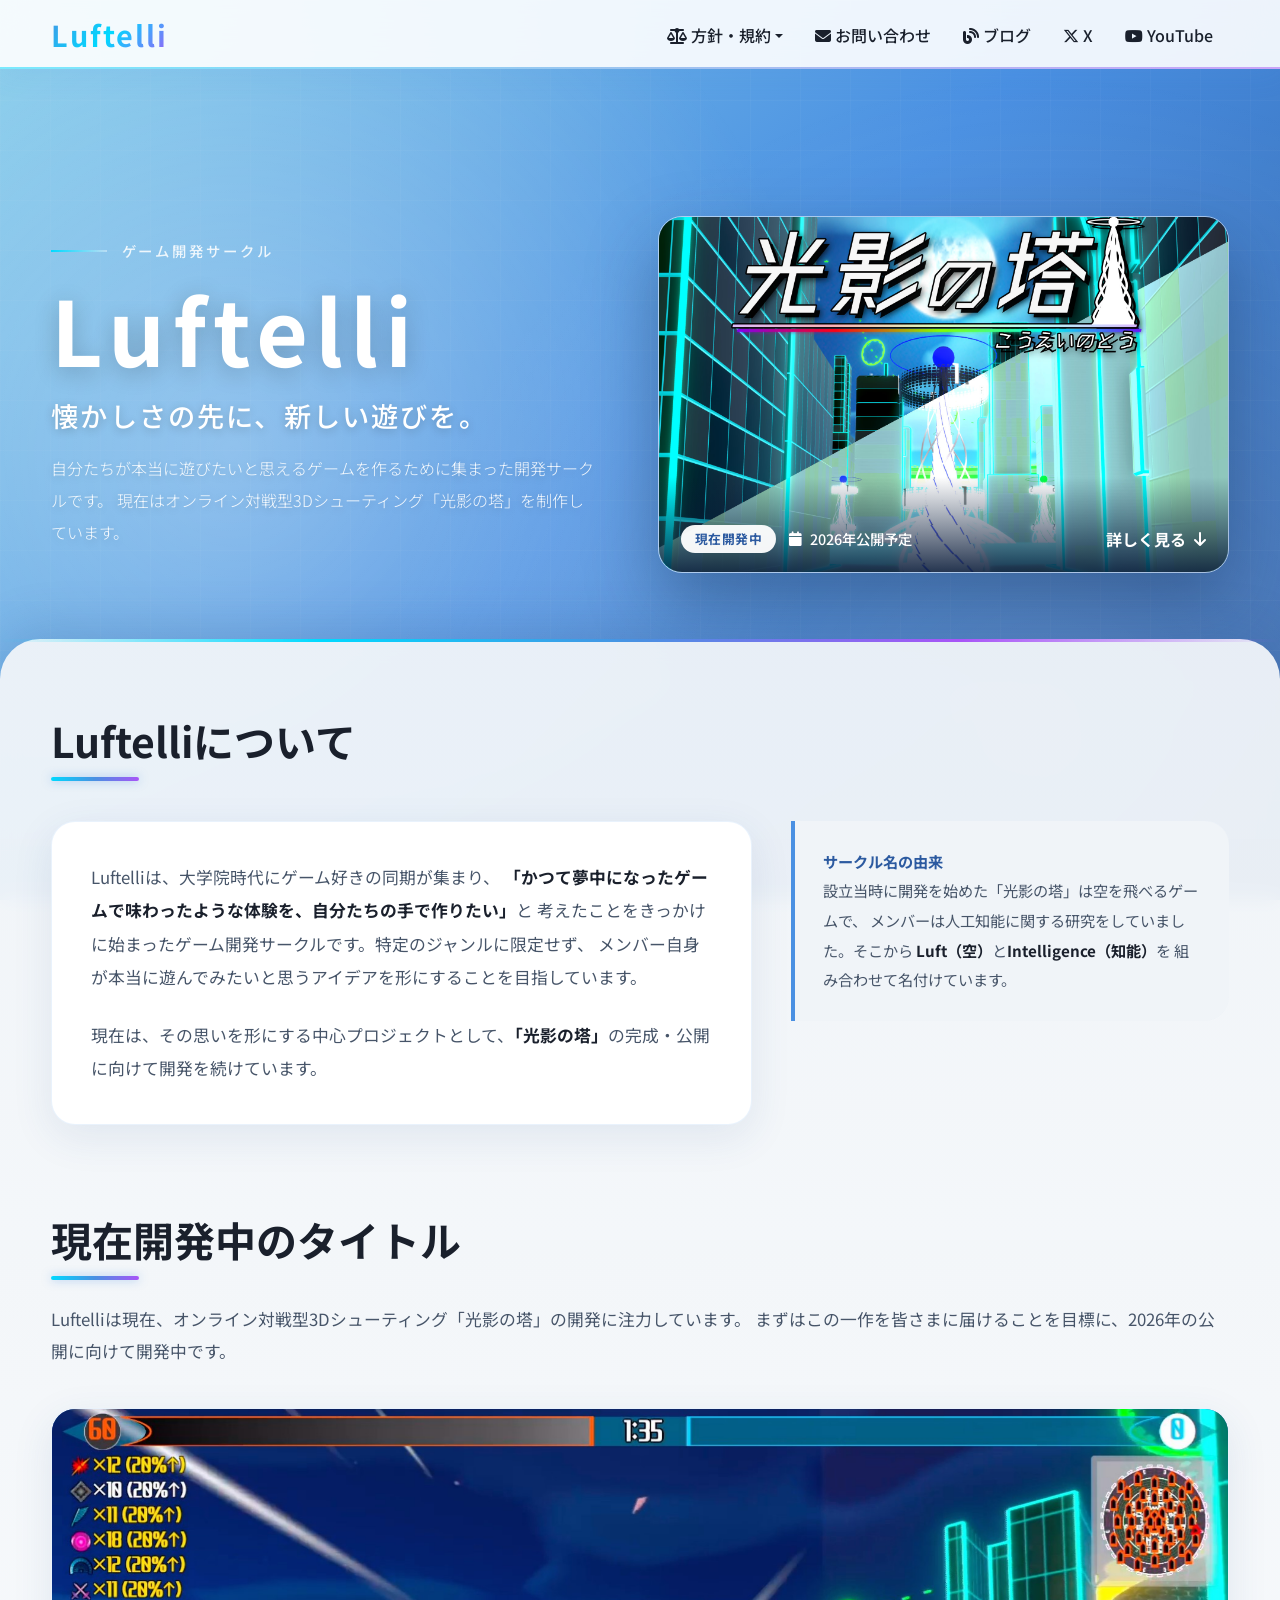
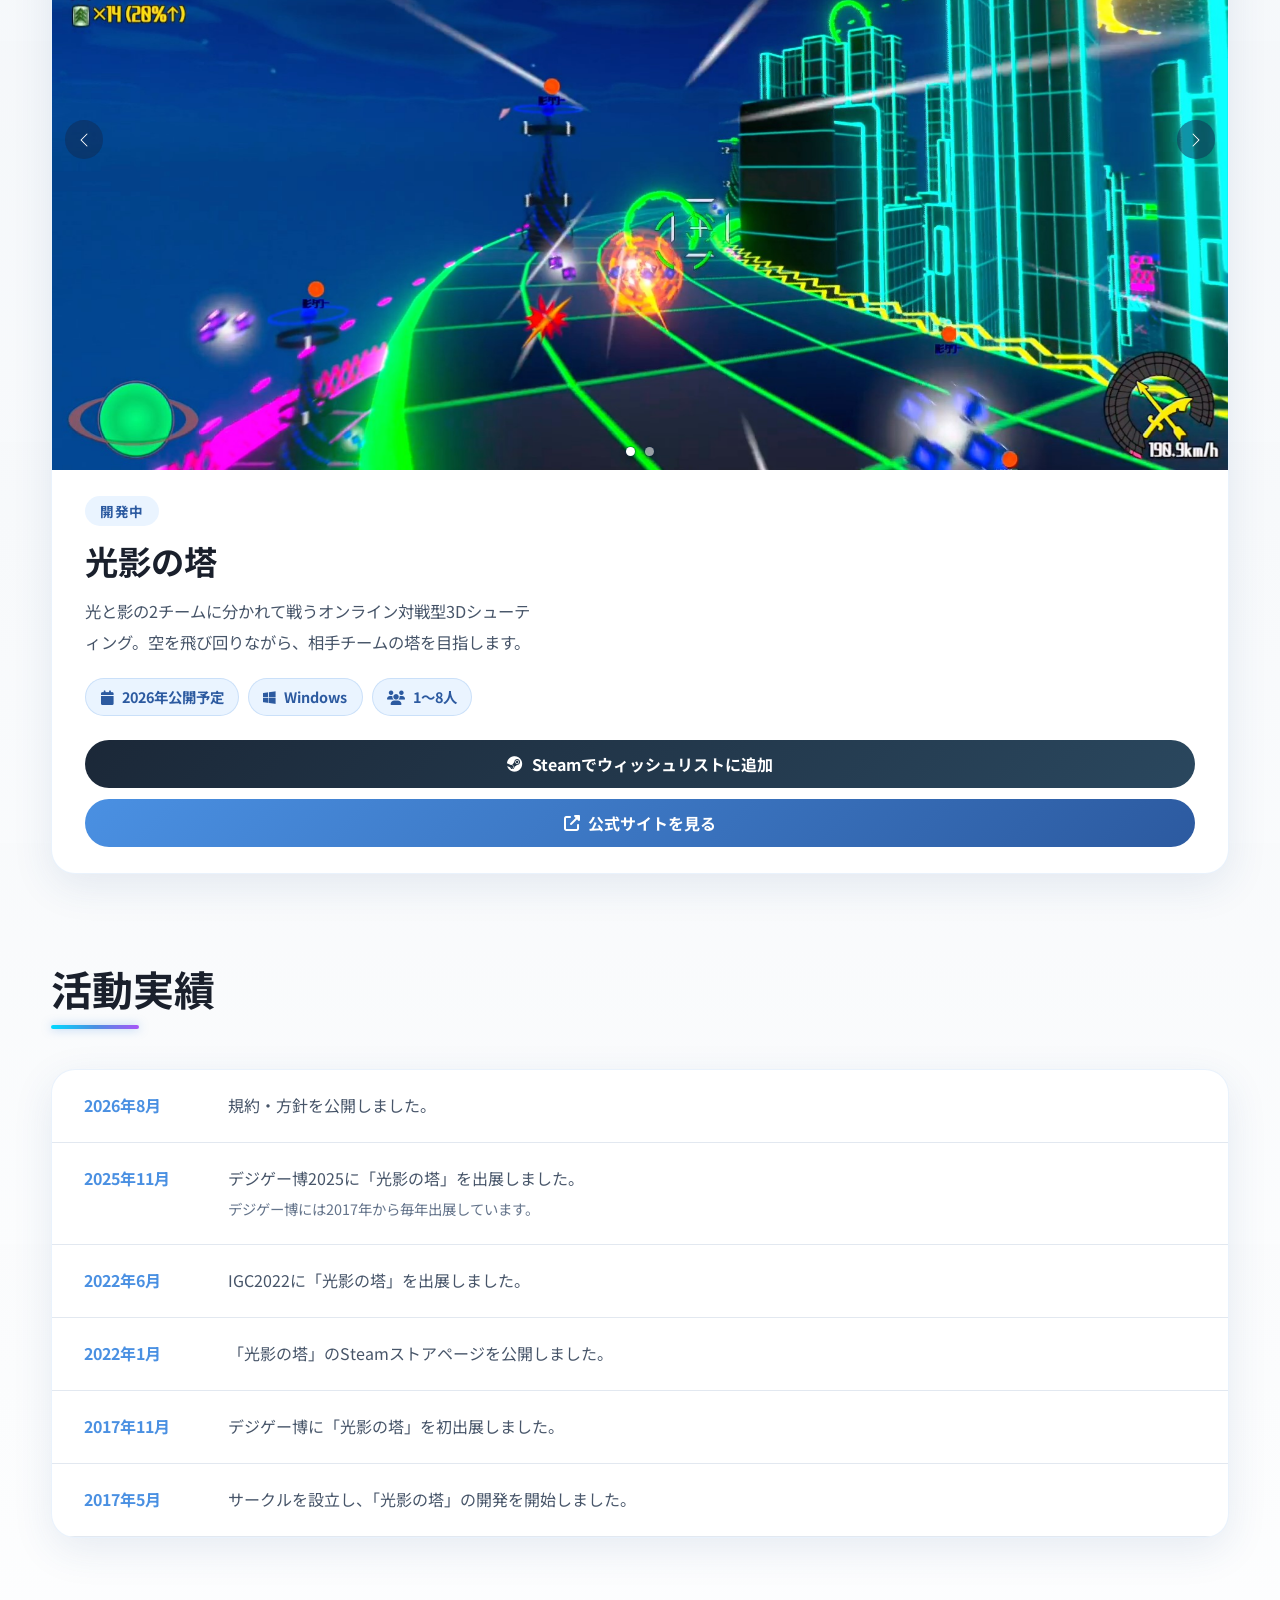
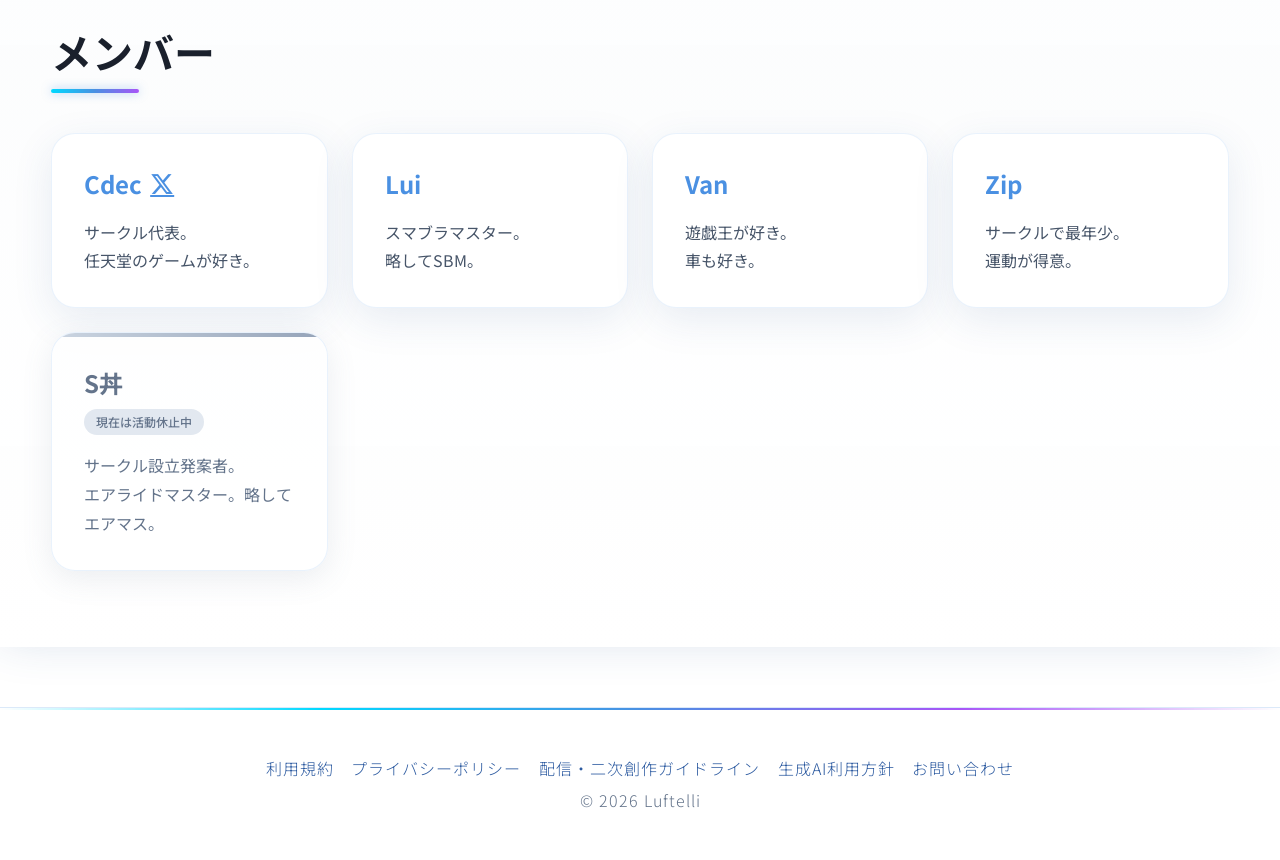
==== index.html @ 4797e86a "[fix] 見た目の細かい不具合修正" ====
<!DOCTYPE html>
<html lang="ja">

<head>
    <meta charset="utf-8">
    <meta name="viewport" content="width=device-width, initial-scale=1">
    <title>Luftelli公式ページ</title>
    <meta name="description" content="ゲーム制作サークルLuftelliの公式ページです">

    <!-- Bootstrap 5.3 -->
    <link href="https://cdn.jsdelivr.net/npm/bootstrap@5.3.2/dist/css/bootstrap.min.css" rel="stylesheet"
        integrity="sha384-T3c6CoIi6uLrA9TneNEoa7RxnatzjcDSCmG1MXxSR1GAsXEV/Dwwykc2MPK8M2HN" crossorigin="anonymous">

    <!-- Font Awesome 6 -->
    <link rel="stylesheet" href="https://cdnjs.cloudflare.com/ajax/libs/font-awesome/6.4.2/css/all.min.css"
        integrity="sha512-z3gLpd7yknf1YoNbCzqRKc4qyor8gaKU1qmn+CShxbuBusANI9QpRohGBreCFkKxLhei6S9CQXFEbbKuqLg0DA=="
        crossorigin="anonymous" referrerpolicy="no-referrer" />

    <!-- Google Fonts -->
    <link rel="preconnect" href="https://fonts.googleapis.com">
    <link rel="preconnect" href="https://fonts.gstatic.com" crossorigin>
    <link href="https://fonts.googleapis.com/css2?family=Noto+Sans+JP:wght@300;400;500;700&display=swap" rel="stylesheet">

    <link rel="stylesheet" href="site-policy.css?v=20260812-4">

    <!-- トップページ固有のスタイル。
         配色・背景・コンテナ幅・カードの共通スタイルは site-policy.css の変数を使う -->
    <style>
        /* ヒーローセクション */
        .hero-section {
            position: relative;
            z-index: 1;
            display: flex;
            align-items: center;
            /* min-heightを大きくすると画面が高いほど余白だけが増えるので控えめにし、
               上下の余白はpaddingで決める（上は固定ヘッダー分を含む） */
            min-height: min(70vh, 720px);
            padding: 140px 0 120px;
            color: white;
        }

        .hero-grid {
            display: grid;
            gap: clamp(2.5rem, 5vw, 5rem);
            align-items: center;
        }

        @media (min-width: 992px) {
            .hero-grid {
                grid-template-columns: minmax(0, 1fr) minmax(0, 1.05fr);
            }
        }

        .hero-copy {
            animation: fadeInUp 0.8s ease;
        }

        .hero-eyebrow {
            display: flex;
            gap: 0.9rem;
            align-items: center;
            margin-bottom: 1.2rem;
            color: rgba(255, 255, 255, 0.85);
            font-size: 0.9rem;
            font-weight: 500;
            letter-spacing: 0.2em;
        }

        .hero-eyebrow::before {
            content: '';
            width: clamp(2rem, 5vw, 3.5rem);
            height: 2px;
            background: linear-gradient(90deg, var(--ai-cyan), rgba(255, 255, 255, 0.4));
        }

        .hero-section h1 {
            margin-bottom: 1.25rem;
            font-size: clamp(3.2rem, 7vw, 6.5rem);
            font-weight: 700;
            line-height: 1.05;
            letter-spacing: 0.08em;
            text-shadow: 0 4px 24px rgba(0, 0, 0, 0.22);
        }

        .hero-lead {
            margin-bottom: 1rem;
            font-size: clamp(1.2rem, 2.2vw, 1.7rem);
            font-weight: 500;
            letter-spacing: 0.08em;
            text-shadow: 0 2px 10px rgba(0, 0, 0, 0.22);
        }

        .hero-text {
            /* 左カラムの幅に対して狭すぎると、右のキービジュアルとの間が空いて見える */
            max-width: 38em;
            margin-bottom: 0;
            color: rgba(255, 255, 255, 0.92);
            font-weight: 300;
            line-height: 2;
            text-shadow: 0 2px 10px rgba(0, 0, 0, 0.18);
        }

        /* ヒーローのキービジュアル（開発中タイトルへの導線を兼ねる） */
        .hero-visual {
            position: relative;
            display: block;
            overflow: hidden;
            border: 1px solid rgba(255, 255, 255, 0.5);
            border-radius: var(--card-radius);
            box-shadow: 0 30px 70px rgba(16, 42, 82, 0.4);
            text-decoration: none;
            animation: fadeInUp 0.8s ease 0.15s backwards;
            transition: transform 0.4s cubic-bezier(0.4, 0, 0.2, 1), box-shadow 0.4s ease;
        }

        .hero-visual:hover,
        .hero-visual:focus-visible {
            transform: translateY(-8px);
            box-shadow: 0 40px 90px rgba(16, 42, 82, 0.5);
        }

        .hero-visual img {
            display: block;
            width: 100%;
            aspect-ratio: 16 / 10;
            object-fit: cover;
        }

        /* バッジは作品ロゴに重ならないよう下部バーにまとめる */
        .hero-visual-status {
            display: flex;
            flex-wrap: wrap;
            gap: 0.5rem 0.8rem;
            align-items: center;
        }

        .hero-visual-badge {
            display: inline-flex;
            padding: 0.3rem 0.85rem;
            color: var(--deep-sky);
            background: rgba(255, 255, 255, 0.95);
            border-radius: 999px;
            font-size: 0.8rem;
            font-weight: 700;
            letter-spacing: 0.04em;
        }

        .hero-visual-bar {
            position: absolute;
            right: 0;
            bottom: 0;
            left: 0;
            display: flex;
            flex-wrap: wrap;
            gap: 0.5rem 1rem;
            align-items: center;
            justify-content: space-between;
            padding: 3rem 1.35rem 1.15rem;
            color: white;
            background: linear-gradient(180deg, transparent, rgba(8, 26, 56, 0.88));
        }

        .hero-visual-meta {
            display: inline-flex;
            gap: 0.5rem;
            align-items: center;
            font-size: 0.9rem;
            font-weight: 500;
        }

        .hero-visual-cta {
            display: inline-flex;
            gap: 0.5rem;
            align-items: center;
            font-weight: 700;
        }

        .hero-visual-cta i {
            transition: transform 0.3s ease;
        }

        .hero-visual:hover .hero-visual-cta i,
        .hero-visual:focus-visible .hero-visual-cta i {
            transform: translateY(3px);
        }

        @keyframes fadeInUp {
            from {
                opacity: 0;
                transform: translateY(30px);
            }
            to {
                opacity: 1;
                transform: translateY(0);
            }
        }

        /* セクション */
        .section {
            margin-bottom: clamp(4rem, 7vw, 7rem);
            scroll-margin-top: calc(var(--header-offset) + 1rem);
        }

        .section:last-child {
            margin-bottom: 0;
        }

        .section-title {
            position: relative;
            margin-bottom: 2.5rem;
            padding-bottom: 1rem;
            font-size: clamp(1.9rem, 3.2vw, 2.7rem);
            font-weight: 700;
        }

        .section-title::after {
            content: '';
            position: absolute;
            bottom: 0;
            left: 0;
            width: 88px;
            height: 4px;
            background: linear-gradient(90deg, var(--ai-cyan), var(--sky-blue), var(--ai-purple));
            border-radius: 2px;
            box-shadow: 0 0 10px rgba(74, 144, 226, 0.5);
        }

        .section-intro {
            margin: -1rem 0 2.5rem;
            color: var(--text-body);
            font-size: 1.05rem;
            line-height: 1.9;
        }

        /* サークル紹介 */
        .about-grid {
            display: grid;
            gap: clamp(1.75rem, 3vw, 3rem);
            align-items: start;
        }

        @media (min-width: 992px) {
            .about-grid {
                grid-template-columns: minmax(0, 1.6fr) minmax(0, 1fr);
            }
        }

        .about-card {
            padding: clamp(1.75rem, 3vw, 3rem);
            background: white;
            border: var(--card-border);
            border-radius: var(--card-radius);
            box-shadow: var(--card-shadow);
        }

        .about-card p {
            max-width: 46em;
            margin-bottom: 1.5rem;
            color: var(--text-body);
            font-size: 1.05rem;
            line-height: 2;
        }

        .about-card p:last-child {
            margin-bottom: 0;
        }

        .about-card strong {
            color: var(--text-dark);
        }

        /* サークル名の由来は補足扱い。規約ページと共通の .notice-box を流用する */
        .about-note {
            margin-top: 0;
            padding: clamp(1.25rem, 2.5vw, 1.6rem) clamp(1.25rem, 2.5vw, 1.75rem);
            border-radius: 0 var(--card-radius) var(--card-radius) 0;
            color: var(--text-body);
        }

        .about-note-title {
            margin-bottom: 0.6rem;
            color: var(--deep-sky);
            font-size: 0.95rem;
            font-weight: 700;
        }

        .about-note p {
            margin-bottom: 0;
            line-height: 1.95;
        }

        .about-note strong {
            color: var(--text-dark);
        }

        /* 活動実績（年表） */
        .achievement-list {
            overflow: hidden;
            background: white;
            border: var(--card-border);
            border-radius: var(--card-radius);
            box-shadow: var(--card-shadow);
        }

        .achievement-item {
            display: flex;
            gap: 1.5rem;
            align-items: baseline;
            padding: 1.35rem clamp(1.25rem, 2.5vw, 2rem);
            border-bottom: 1px solid #e2e8f0;
        }

        .achievement-date {
            flex: 0 0 7.5rem;
            color: var(--sky-blue);
            font-weight: 700;
        }

        .achievement-text {
            color: var(--text-body);
            line-height: 1.8;
        }

        .achievement-note {
            display: block;
            margin-top: 0.2rem;
            color: var(--text-light);
            font-size: 0.9rem;
        }

        /* 開発中タイトルのショーケース */
        .showcase {
            display: grid;
            overflow: hidden;
            background: white;
            border: var(--card-border);
            border-radius: var(--card-radius);
            box-shadow: var(--card-shadow);
            transition: box-shadow 0.4s ease;
        }

        .showcase:hover {
            box-shadow: var(--card-shadow-hover);
        }

        /* 左右2カラムにするのは、画像の高さが本文の高さを上回る幅になってから。
           （下回ると画像の上下に帯が出るため） */
        @media (min-width: 1400px) {
            .showcase {
                grid-template-columns: minmax(0, 1.7fr) minmax(0, 1fr);
            }
        }

        .showcase-body {
            display: flex;
            flex-direction: column;
            justify-content: center;
            /* 縦は詰めて、横は余裕を持たせる */
            padding: clamp(1.25rem, 2vw, 1.75rem) clamp(1.5rem, 2.6vw, 2.75rem);
        }

        .showcase-eyebrow {
            display: inline-flex;
            align-self: flex-start;
            margin-bottom: 0.85rem;
            padding: 0.3rem 0.9rem;
            color: var(--deep-sky);
            background: #eaf4ff;
            border-radius: 999px;
            font-size: 0.85rem;
            font-weight: 700;
            letter-spacing: 0.06em;
        }

        .showcase-body h3 {
            margin-bottom: 0.85rem;
            font-size: clamp(1.8rem, 2.6vw, 2.3rem);
            font-weight: 700;
            line-height: 1.3;
        }

        .showcase-body p {
            max-width: 28em;
            margin-bottom: 1.35rem;
            color: var(--text-body);
            font-size: 1.02rem;
            line-height: 1.85;
        }

        .game-meta {
            display: flex;
            flex-wrap: wrap;
            gap: 0.55rem;
            margin-bottom: 1.5rem;
        }

        /* スクリーンショットはスライド形式。16:9固定なのでトリミングされない */
        .showcase-media {
            display: grid;
            align-content: center;
            background: var(--deep-sky);
        }

        .showcase-media img {
            display: block;
            width: 100%;
            aspect-ratio: 16 / 9;
            object-fit: cover;
        }

        .showcase-media .carousel-control-prev,
        .showcase-media .carousel-control-next {
            width: 4rem;
            opacity: 1;
        }

        .showcase-media .carousel-control-prev-icon,
        .showcase-media .carousel-control-next-icon {
            width: 2.4rem;
            height: 2.4rem;
            padding: 0.7rem;
            background-color: rgba(16, 42, 82, 0.5);
            background-size: 1rem;
            border-radius: 50%;
            transition: background-color 0.3s ease;
        }

        .showcase-media .carousel-control-prev:hover .carousel-control-prev-icon,
        .showcase-media .carousel-control-prev:focus .carousel-control-prev-icon,
        .showcase-media .carousel-control-next:hover .carousel-control-next-icon,
        .showcase-media .carousel-control-next:focus .carousel-control-next-icon {
            background-color: rgba(16, 42, 82, 0.85);
        }

        .showcase-media .carousel-indicators {
            margin-bottom: 0.9rem;
        }

        .showcase-media .carousel-indicators [data-bs-target] {
            width: 9px;
            height: 9px;
            margin-right: 5px;
            margin-left: 5px;
            background-color: rgba(255, 255, 255, 0.55);
            border: 0;
            border-radius: 50%;
            box-shadow: 0 0 0 1px rgba(16, 42, 82, 0.35), 0 2px 6px rgba(0, 0, 0, 0.35);
            opacity: 1;
        }

        .showcase-media .carousel-indicators .active {
            background-color: #fff;
        }

        .game-meta span {
            padding: 0.45rem 0.9rem;
            color: var(--deep-sky);
            background: #eaf4ff;
            border: 1px solid rgba(74, 144, 226, 0.2);
            border-radius: 999px;
            font-size: 0.9rem;
            font-weight: 700;
        }

        .game-actions {
            display: flex;
            flex-direction: column;
            gap: 0.7rem;
            min-width: min(21rem, 100%);
        }

        .game-action {
            display: inline-flex;
            gap: 0.55rem;
            align-items: center;
            justify-content: center;
            padding: 0.75rem 1.4rem;
            color: white;
            background: linear-gradient(135deg, var(--sky-blue), var(--deep-sky));
            border-radius: 999px;
            font-weight: 700;
            text-decoration: none;
            transition: transform 0.3s ease, box-shadow 0.3s ease;
        }

        .game-action-steam {
            background: linear-gradient(135deg, #1b2838, #2a475e);
        }

        .game-action:hover,
        .game-action:focus {
            color: white;
            text-decoration: none;
            transform: translateY(-3px);
            box-shadow: 0 8px 20px rgba(44, 90, 160, 0.25);
        }

        /* メンバーカード */
        .member-grid {
            display: grid;
            gap: 1.5rem;
            grid-template-columns: repeat(auto-fit, minmax(min(100%, 14rem), 1fr));
        }

        .member-card {
            position: relative;
            overflow: hidden;
            height: 100%;
            padding: 2rem;
            background: white;
            border: var(--card-border);
            border-radius: var(--card-radius);
            box-shadow: var(--card-shadow);
            transition: all 0.4s cubic-bezier(0.4, 0, 0.2, 1);
        }

        .member-card::before {
            content: '';
            position: absolute;
            top: 0;
            left: 0;
            width: 100%;
            height: 4px;
            background: linear-gradient(90deg, var(--ai-cyan), var(--sky-blue), var(--ai-purple));
            transform: scaleX(0);
            transition: transform 0.4s ease;
        }

        .member-card:hover::before {
            transform: scaleX(1);
        }

        .member-card:hover {
            transform: translateY(-12px);
            box-shadow: var(--card-shadow-hover);
            border-color: var(--sky-blue);
        }

        .member-header {
            position: relative;
            display: flex;
            gap: 0.5rem;
            align-items: center;
            margin-bottom: 1rem;
            color: var(--sky-blue);
            font-size: 1.5rem;
            font-weight: 700;
        }

        .member-header a {
            color: var(--sky-blue);
            display: inline-flex;
            transition: all 0.3s ease;
        }

        .member-header a:hover,
        .member-header a:focus {
            color: var(--ai-cyan);
            transform: scale(1.3) rotate(360deg);
        }

        .member-text {
            color: var(--text-body);
            line-height: 1.8;
        }

        .member-card-inactive {
            background: rgba(255, 255, 255, 0.75);
            box-shadow: 0 8px 30px rgba(100, 116, 139, 0.12);
        }

        .member-card-inactive::before {
            background: linear-gradient(90deg, #cbd5e1, #94a3b8);
            transform: scaleX(1);
        }

        .member-card-inactive .member-header {
            color: var(--text-light);
            margin-bottom: 0.5rem;
        }

        .member-card-inactive .member-text {
            color: var(--text-light);
        }

        .member-status {
            width: fit-content;
            margin-bottom: 1rem;
            padding: 0.25rem 0.75rem;
            color: var(--text-light);
            background: #e2e8f0;
            border-radius: 999px;
            font-size: 0.75rem;
            font-weight: 500;
        }

        /* レスポンシブ */
        @media (max-width: 991.98px) {
            .hero-section {
                min-height: 0;
                padding: 120px 0 90px;
            }
        }

        @media (max-width: 768px) {
            .hero-visual-bar {
                padding: 2.25rem 1rem 0.9rem;
                font-size: 0.85rem;
            }

            /* 幅が足りず折り返すと帯が高くなるため、ラベルは省いて矢印だけにする */
            .hero-visual-cta-label {
                display: none;
            }

            .hero-visual-meta {
                font-size: 0.82rem;
            }

            .achievement-item {
                display: block;
            }

            .achievement-date {
                margin-bottom: 0.35rem;
            }

            .game-action {
                padding: 0.8rem 1rem;
                font-size: 0.9rem;
            }
        }
    </style>

    <!-- Global site tag (gtag.js) - Google Analytics -->
    <script async src="https://www.googletagmanager.com/gtag/js?id=G-8YXW37KQM9"></script>
    <script>
        window.dataLayer = window.dataLayer || [];
        function gtag() { dataLayer.push(arguments); }
        gtag('js', new Date());

        gtag('config', 'G-8YXW37KQM9');
    </script>
</head>

<body>
    <!-- ナビゲーション -->
    <nav class="navbar navbar-expand-lg navbar-light sticky-top">
        <div class="container">
            <a class="navbar-brand" href="index.html">Luftelli</a>
            <button class="navbar-toggler" type="button" data-bs-toggle="collapse" data-bs-target="#navbarNav"
                aria-controls="navbarNav" aria-expanded="false" aria-label="ナビゲーションを開閉する">
                <span class="navbar-toggler-icon"></span>
            </button>
            <div class="collapse navbar-collapse" id="navbarNav">
                <ul class="navbar-nav ms-auto">
                    <li class="nav-item dropdown">
                        <a class="nav-link dropdown-toggle" href="#" id="policyDropdown" role="button"
                            data-bs-toggle="dropdown" aria-expanded="false"><i class="fas fa-scale-balanced"></i> 方針・規約</a>
                        <ul class="dropdown-menu dropdown-menu-end" aria-labelledby="policyDropdown">
                            <li><a class="dropdown-item" href="terms.html"><i class="fas fa-file-contract me-2"></i>利用規約</a></li>
                            <li><a class="dropdown-item" href="privacy.html"><i class="fas fa-shield-halved me-2"></i>プライバシーポリシー</a></li>
                            <li><a class="dropdown-item" href="content-guidelines.html"><i class="fas fa-photo-film me-2"></i>配信・二次創作ガイドライン</a></li>
                            <li><a class="dropdown-item" href="ai-policy.html"><i class="fas fa-wand-magic-sparkles me-2"></i>生成AI利用方針</a></li>
                        </ul>
                    </li>
                    <li class="nav-item">
                        <a class="nav-link" href="contact.html"><i class="fas fa-envelope"></i> お問い合わせ</a>
                    </li>
                    <li class="nav-item">
                        <a class="nav-link" href="https://luftelli.blog.fc2.com/" target="blank" title="ブログ"><i class="fas fa-blog"></i> ブログ</a>
                    </li>
                    <li class="nav-item">
                        <a class="nav-link" href="https://x.com/luftelli" target="blank" title="X"><i class="fab fa-x-twitter"></i> X</a>
                    </li>
                    <li class="nav-item">
                        <a class="nav-link" href="https://www.youtube.com/channel/UCWH0lqiuqRfSv5aRUU60-uw" target="blank" title="YouTube"><i class="fab fa-youtube"></i> YouTube</a>
                    </li>
                </ul>
            </div>
        </div>
    </nav>

    <!-- ヒーローセクション -->
    <section class="hero-section">
        <div class="container hero-grid">
            <div class="hero-copy">
                <p class="hero-eyebrow">ゲーム開発サークル</p>
                <h1>Luftelli</h1>
                <p class="hero-lead">懐かしさの先に、新しい遊びを。</p>
                <p class="hero-text">
                    自分たちが本当に遊びたいと思えるゲームを作るために集まった開発サークルです。
                    現在はオンライン対戦型3Dシューティング「光影の塔」を制作しています。
                </p>
            </div>
            <a class="hero-visual" href="#current-project" aria-label="現在開発中のタイトル「光影の塔」の詳細を見る">
                <img src="images/ctm_header.jpg" alt="光影の塔 キービジュアル">
                <span class="hero-visual-bar">
                    <span class="hero-visual-status">
                        <span class="hero-visual-badge">現在開発中</span>
                        <span class="hero-visual-meta">
                            <i class="fas fa-calendar" aria-hidden="true"></i>2026年公開予定
                        </span>
                    </span>
                    <span class="hero-visual-cta">
                        <span class="hero-visual-cta-label">詳しく見る</span>
                        <i class="fas fa-arrow-down" aria-hidden="true"></i>
                    </span>
                </span>
            </a>
        </div>
    </section>

    <!-- メインコンテンツ -->
    <div class="main-container">
        <div class="container">
            <!-- サークル紹介 -->
            <section class="section" id="about">
                <h2 class="section-title">Luftelliについて</h2>
                <div class="about-grid">
                    <div class="about-card">
                        <p>
                            Luftelliは、大学院時代にゲーム好きの同期が集まり、
                            <strong>「かつて夢中になったゲームで味わったような体験を、自分たちの手で作りたい」</strong>と
                            考えたことをきっかけに始まったゲーム開発サークルです。特定のジャンルに限定せず、
                            メンバー自身が本当に遊んでみたいと思うアイデアを形にすることを目指しています。
                        </p>
                        <p>
                            現在は、その思いを形にする中心プロジェクトとして、<strong>「光影の塔」</strong>の完成・公開に向けて開発を続けています。
                        </p>
                    </div>
                    <aside class="notice-box about-note">
                        <p class="about-note-title">サークル名の由来</p>
                        <p>
                            設立当時に開発を始めた「光影の塔」は空を飛べるゲームで、
                            メンバーは人工知能に関する研究をしていました。そこから
                            <strong>Luft（空）</strong>と<strong>Intelligence（知能）</strong>を
                            組み合わせて名付けています。
                        </p>
                    </aside>
                </div>
            </section>

            <!-- 現在開発中のタイトル -->
            <section class="section" id="current-project">
                <h2 class="section-title">現在開発中のタイトル</h2>
                <p class="section-intro">
                    Luftelliは現在、オンライン対戦型3Dシューティング「光影の塔」の開発に注力しています。
                    まずはこの一作を皆さまに届けることを目標に、2026年の公開に向けて開発中です。
                </p>
                <article class="showcase">
                    <div class="showcase-media">
                        <div id="shotCarousel" class="carousel slide" data-bs-ride="carousel"
                            data-bs-interval="6000">
                            <div class="carousel-indicators">
                                <button type="button" data-bs-target="#shotCarousel" data-bs-slide-to="0"
                                    class="active" aria-current="true" aria-label="スクリーンショット1"></button>
                                <button type="button" data-bs-target="#shotCarousel" data-bs-slide-to="1"
                                    aria-label="スクリーンショット2"></button>
                            </div>
                            <div class="carousel-inner">
                                <div class="carousel-item active">
                                    <img src="images/ss1.jpg" alt="光影の塔のゲーム画面（対戦中の空中戦）">
                                </div>
                                <div class="carousel-item">
                                    <img src="images/ss2.jpg" alt="光影の塔のゲーム画面（塔の周辺）">
                                </div>
                            </div>
                            <button class="carousel-control-prev" type="button" data-bs-target="#shotCarousel"
                                data-bs-slide="prev">
                                <span class="carousel-control-prev-icon" aria-hidden="true"></span>
                                <span class="visually-hidden">前のスクリーンショット</span>
                            </button>
                            <button class="carousel-control-next" type="button" data-bs-target="#shotCarousel"
                                data-bs-slide="next">
                                <span class="carousel-control-next-icon" aria-hidden="true"></span>
                                <span class="visually-hidden">次のスクリーンショット</span>
                            </button>
                        </div>
                    </div>
                    <div class="showcase-body">
                        <span class="showcase-eyebrow">開発中</span>
                        <h3>光影の塔</h3>
                        <p>光と影の2チームに分かれて戦うオンライン対戦型3Dシューティング。空を飛び回りながら、相手チームの塔を目指します。</p>
                        <div class="game-meta" aria-label="公開情報">
                            <span><i class="fas fa-calendar me-2" aria-hidden="true"></i>2026年公開予定</span>
                            <span><i class="fab fa-windows me-2" aria-hidden="true"></i>Windows</span>
                            <span><i class="fas fa-users me-2" aria-hidden="true"></i>1～8人</span>
                        </div>
                        <div class="game-actions">
                            <a href="https://store.steampowered.com/app/1822700/" class="game-action game-action-steam"
                                target="blank">
                                <i class="fab fa-steam" aria-hidden="true"></i>
                                Steamでウィッシュリストに追加
                            </a>
                            <a href="https://koueinotou.luftelli.com" class="game-action" target="blank">
                                <i class="fas fa-external-link-alt" aria-hidden="true"></i>
                                公式サイトを見る
                            </a>
                        </div>
                    </div>
                </article>
            </section>

            <!-- 最新情報・活動実績 -->
            <!-- 活動実績 -->
            <section class="section">
                <h2 class="section-title">活動実績</h2>
                <div class="achievement-list">
                    <div class="achievement-item">
                        <time class="achievement-date" datetime="2026-08">2026年8月</time>
                        <div class="achievement-text">規約・方針を公開しました。</div>
                    </div>
                    <div class="achievement-item">
                        <time class="achievement-date" datetime="2025-11">2025年11月</time>
                        <div class="achievement-text">
                            デジゲー博2025に「光影の塔」を出展しました。
                            <span class="achievement-note">デジゲー博には2017年から毎年出展しています。</span>
                        </div>
                    </div>
                    <div class="achievement-item">
                        <time class="achievement-date" datetime="2022-06">2022年6月</time>
                        <div class="achievement-text">IGC2022に「光影の塔」を出展しました。</div>
                    </div>
                    <div class="achievement-item">
                        <time class="achievement-date" datetime="2022-01">2022年1月</time>
                        <div class="achievement-text">「光影の塔」のSteamストアページを公開しました。</div>
                    </div>
                    <div class="achievement-item">
                        <time class="achievement-date" datetime="2017-11">2017年11月</time>
                        <div class="achievement-text">デジゲー博に「光影の塔」を初出展しました。</div>
                    </div>
                    <div class="achievement-item">
                        <time class="achievement-date" datetime="2017-05">2017年5月</time>
                        <div class="achievement-text">サークルを設立し、「光影の塔」の開発を開始しました。</div>
                    </div>
                </div>
            </section>

            <!-- サークル情報 -->
            <section class="section">
                <h2 class="section-title">メンバー</h2>
                <div class="member-grid">
                    <div class="member-card">
                        <div class="member-header">
                            Cdec
                            <a href="https://x.com/CdecPGL" target="blank" title="X">
                                <i class="fab fa-x-twitter"></i>
                            </a>
                        </div>
                        <div class="member-text">
                            サークル代表。<br>任天堂のゲームが好き。
                        </div>
                    </div>
                    <div class="member-card">
                        <div class="member-header">
                            Lui
                        </div>
                        <div class="member-text">
                            スマブラマスター。<br>略してSBM。
                        </div>
                    </div>
                    <div class="member-card">
                        <div class="member-header">
                            Van
                        </div>
                        <div class="member-text">
                            遊戯王が好き。<br>車も好き。
                        </div>
                    </div>
                    <div class="member-card">
                        <div class="member-header">
                            Zip
                        </div>
                        <div class="member-text">
                            サークルで最年少。<br>運動が得意。
                        </div>
                    </div>
                    <div class="member-card member-card-inactive">
                        <div class="member-header">
                            S丼
                        </div>
                        <div class="member-status">現在は活動休止中</div>
                        <div class="member-text">
                            サークル設立発案者。<br>エアライドマスター。略してエアマス。
                        </div>
                    </div>
                </div>
            </section>
        </div>
    </div>

    <!-- フッター -->
    <footer>
        <div class="container">
            <p class="footer-links mb-2">
                <a href="terms.html">利用規約</a>
                <a href="privacy.html">プライバシーポリシー</a>
                <a href="content-guidelines.html">配信・二次創作ガイドライン</a>
                <a href="ai-policy.html">生成AI利用方針</a>
                <a href="contact.html">お問い合わせ</a>
            </p>
            <p class="mb-0">© <span id="copyright-year"></span> Luftelli</p>
        </div>
    </footer>

    <!-- Bootstrap 5 JS -->
    <script src="https://cdn.jsdelivr.net/npm/bootstrap@5.3.2/dist/js/bootstrap.bundle.min.js"
        integrity="sha384-C6RzsynM9kWDrMNeT87bh95OGNyZPhcTNXj1NW7RuBCsyN/o0jlpcV8Qyq46cDfL"
        crossorigin="anonymous"></script>

    <script>
        // 動的に現在の西暦を表示
        document.getElementById('copyright-year').textContent = new Date().getFullYear();

        // アニメーションを減らす設定の場合はスクリーンショットの自動送りを止める
        // （Bootstrapのdata-api初期化はDOMContentLoaded時なので、それより前に属性を外す）
        if (window.matchMedia('(prefers-reduced-motion: reduce)').matches) {
            document.getElementById('shotCarousel').removeAttribute('data-bs-ride');
        }
    </script>
</body>

</html>
---- site-policy.css ----
/* =========================================================
   全ページ共通のデザイントークンと土台
   個別ページで値を直書きせず、必ずここの変数を使うこと
   ========================================================= */
:root {
    --sky-blue: #4A90E2;
    --deep-sky: #2C5AA0;
    --cloud-white: #F0F4F8;
    --ai-cyan: #00D9FF;
    --ai-purple: #A855F7;
    --text-dark: #1A202C;
    --text-body: #475569;
    --text-light: #64748B;
    --success: #19734D;
    --caution: #A54242;
    /* 画面幅を活かすための共通シェル */
    --shell-max: 1500px;
    --shell-gutter: clamp(1.25rem, 4vw, 4rem);
    /* 固定ヘッダー分のアンカーオフセット */
    --header-offset: 90px;
    /* カード・パネルの共通スタイル */
    --card-radius: 24px;
    --card-border: 1px solid rgba(74, 144, 226, 0.12);
    --card-shadow: 0 12px 40px rgba(35, 79, 142, 0.1);
    --card-shadow-hover: 0 22px 60px rgba(35, 79, 142, 0.2);
    --panel-radius: 40px;
}

html {
    scroll-behavior: smooth;
}

/* Bootstrapのcontainerを全ブレークポイントで広く使う */
.container {
    width: 100%;
    max-width: var(--shell-max);
    padding-right: var(--shell-gutter);
    padding-left: var(--shell-gutter);
}

/* 全ページ共通の背景（空をイメージしたグラデーション） */
body {
    position: relative;
    min-height: 100vh;
    margin: 0;
    /* hidden にするとbodyがスクロールコンテナ扱いになり、
       ヘッダーの position: sticky が効かなくなるため clip を使う */
    overflow-x: clip;
    color: var(--text-dark);
    background: linear-gradient(135deg, #87CEEB 0%, var(--sky-blue) 50%, var(--deep-sky) 100%);
    background-attachment: fixed;
    font-family: 'Noto Sans JP', sans-serif;
}

/* ゆっくり流れる雲 */
body::before {
    position: fixed;
    z-index: 0;
    /* アニメーションで移動しても画面端にレイヤーの境界が露出しないよう、
       最大移動量（30px）より一回り大きく広げる */
    inset: -40px;
    content: '';
    pointer-events: none;
    background:
        radial-gradient(circle at 20% 50%, rgba(255, 255, 255, 0.3) 0%, transparent 50%),
        radial-gradient(circle at 80% 80%, rgba(255, 255, 255, 0.2) 0%, transparent 50%);
    animation: cloudFloat 20s ease-in-out infinite;
}

/* 薄いグリッドパターン */
body::after {
    position: fixed;
    z-index: 0;
    inset: 0;
    content: '';
    pointer-events: none;
    background-image:
        linear-gradient(rgba(255, 255, 255, 0.03) 1px, transparent 1px),
        linear-gradient(90deg, rgba(255, 255, 255, 0.03) 1px, transparent 1px);
    background-size: 50px 50px;
}

@keyframes cloudFloat {
    0%, 100% {
        transform: translateX(0) translateY(0);
        opacity: 1;
    }
    50% {
        transform: translateX(30px) translateY(-20px);
        opacity: 0.8;
    }
}

/* 全ページ共通のスクロールバー */
::-webkit-scrollbar {
    width: 12px;
}

::-webkit-scrollbar-track {
    background: #f1f5f9;
}

::-webkit-scrollbar-thumb {
    border-radius: 6px;
    background: linear-gradient(180deg, var(--sky-blue), var(--ai-cyan));
}

::-webkit-scrollbar-thumb:hover {
    background: linear-gradient(180deg, var(--deep-sky), var(--sky-blue));
}

/* 全ページ共通の本文コンテナ（ヒーローに重なる白いパネル） */
.main-container,
.policy-main {
    position: relative;
    z-index: 2;
    margin-top: -60px;
    padding: clamp(3.5rem, 6vw, 6rem) 0;
    background: linear-gradient(180deg, rgba(240, 244, 248, 0.95) 0%, rgba(255, 255, 255, 0.98) 100%);
    border-radius: var(--panel-radius) var(--panel-radius) 0 0;
    box-shadow: 0 -10px 50px rgba(35, 79, 142, 0.2);
    backdrop-filter: blur(10px);
}

.main-container::before,
.policy-main::before {
    position: absolute;
    top: 0;
    right: 0;
    left: 0;
    height: 3px;
    content: '';
    background: linear-gradient(90deg, transparent, var(--ai-cyan), var(--sky-blue), var(--ai-purple), transparent);
    animation: shimmer 3s ease-in-out infinite;
}

@keyframes shimmer {
    0%, 100% { opacity: 0.5; }
    50% { opacity: 1; }
}

/* 全ページで共通にするヘッダー（スクロールしても上端に留まる） */
.navbar {
    position: sticky;
    top: 0;
    z-index: 1000;
    line-height: 1.5;
    background: rgba(255, 255, 255, 0.9) !important;
    border: 0;
    box-shadow: 0 4px 30px rgba(74, 144, 226, 0.1);
    backdrop-filter: blur(20px);
    transition: all 0.3s ease;
}

.navbar::before {
    position: absolute;
    bottom: 0;
    left: 0;
    width: 100%;
    height: 2px;
    content: '';
    background: linear-gradient(90deg, var(--ai-cyan), var(--sky-blue), var(--ai-purple));
    opacity: 0.5;
}

.navbar-brand {
    position: relative;
    font-size: 1.8rem;
    font-weight: 700;
    letter-spacing: 2px;
    background: linear-gradient(135deg, var(--sky-blue), var(--ai-cyan), var(--ai-purple));
    background-clip: text;
    -webkit-background-clip: text;
    -webkit-text-fill-color: transparent;
}

.navbar-brand::after {
    position: absolute;
    top: -5px;
    right: -25px;
    color: var(--ai-cyan);
    font-size: 0.6rem;
    content: '✦';
    animation: sparkle 2s ease-in-out infinite;
}

@keyframes sparkle {
    0%, 100% { opacity: 1; transform: scale(1); }
    50% { opacity: 0.5; transform: scale(1.2); }
}

.nav-link {
    position: relative;
    padding: 0.5rem 1rem !important;
    color: var(--text-dark) !important;
    font-weight: 500;
    transition: all 0.3s ease;
}

.nav-link::before {
    position: absolute;
    bottom: 0;
    left: 50%;
    width: 0;
    height: 2px;
    content: '';
    background: linear-gradient(90deg, var(--sky-blue), var(--ai-cyan));
    transform: translateX(-50%);
    transition: all 0.3s ease;
}

.nav-link:hover,
.nav-link:focus {
    color: var(--sky-blue) !important;
    transform: translateY(-2px);
}

.nav-link:hover::before,
.nav-link:focus::before {
    width: 80%;
}

.dropdown-menu {
    padding: 0.6rem;
    border: 1px solid rgba(74, 144, 226, 0.14);
    border-radius: 14px;
    box-shadow: 0 14px 38px rgba(35, 79, 142, 0.14);
}

.dropdown-item {
    padding: 0.65rem 0.8rem;
    border-radius: 9px;
    color: var(--text-dark);
}

.dropdown-item:hover,
.dropdown-item:focus {
    color: var(--deep-sky);
    background: rgba(74, 144, 226, 0.09);
}

/* 全ページで共通にするフッター */
footer {
    position: relative;
    z-index: 2;
    margin-top: 60px;
    padding: 3rem 0;
    color: var(--text-light);
    background: rgba(255, 255, 255, 0.95);
    border-top: 1px solid rgba(74, 144, 226, 0.2);
    text-align: center;
    line-height: 1.5;
    backdrop-filter: blur(10px);
}

footer::before {
    position: absolute;
    top: 0;
    right: 0;
    left: 0;
    height: 2px;
    content: '';
    background: linear-gradient(90deg, transparent, var(--ai-cyan), var(--sky-blue), var(--ai-purple), transparent);
}

footer p {
    margin-bottom: 0;
    font-weight: 300;
    letter-spacing: 1px;
}

footer a {
    color: var(--deep-sky);
    text-decoration: none;
}

footer a:hover,
footer a:focus {
    color: var(--sky-blue);
    text-decoration: underline;
}

.footer-links {
    display: flex;
    flex-wrap: wrap;
    gap: 0.45rem 1.1rem;
    justify-content: center;
}

/* 方針・規約ページ（背景・本文コンテナは共通定義を使う） */
body.policy-page {
    line-height: 1.9;
}

.policy-hero {
    position: relative;
    z-index: 1;
    padding: 130px 0 90px;
    color: #fff;
    text-align: center;
}

.policy-hero h1 {
    margin-bottom: 1rem;
    font-size: clamp(2.4rem, 7vw, 4.2rem);
    font-weight: 700;
    letter-spacing: 0.12em;
    text-shadow: 0 4px 20px rgba(0, 0, 0, 0.24);
}

.policy-hero p {
    max-width: 760px;
    margin: 0 auto;
    font-size: clamp(1rem, 2.4vw, 1.25rem);
    font-weight: 300;
    letter-spacing: 0.04em;
    text-shadow: 0 2px 10px rgba(0, 0, 0, 0.2);
}

/* 目次サイドバー + 本文の2カラム */
.policy-layout {
    display: grid;
    gap: clamp(1.5rem, 3vw, 3rem);
    align-items: start;
}

@media (min-width: 1200px) {
    .policy-layout {
        grid-template-columns: minmax(220px, 280px) minmax(0, 1fr);
    }

    .policy-side {
        position: sticky;
        top: var(--header-offset);
        max-height: calc(100vh - var(--header-offset) - 2rem);
        overflow-y: auto;
        overscroll-behavior: contain;
    }
}

/* 本文は読みやすい行長を保つ */
.policy-layout > .policy-list,
.policy-layout > .policy-stack {
    max-width: 1080px;
    min-width: 0;
}

/* 目次を持たないページも本文幅は同じに揃える */
.policy-main > .container:not(.policy-layout) > .policy-list,
.policy-main > .container:not(.policy-layout) > .policy-stack {
    max-width: 1080px;
    margin-right: auto;
    margin-left: auto;
}

.policy-list {
    gap: 1.5rem;
}

.policy-list > .card,
.policy-stack > .card {
    scroll-margin-top: calc(var(--header-offset) + 1rem);
}

.policy-nav {
    padding: 1.25rem;
    background: rgba(255, 255, 255, 0.85);
    border: var(--card-border);
    border-radius: var(--card-radius);
    box-shadow: var(--card-shadow);
}

.policy-nav-title {
    display: flex;
    gap: 0.55rem;
    align-items: center;
    margin-bottom: 0.9rem;
    color: var(--deep-sky);
    font-size: 0.95rem;
    font-weight: 700;
    letter-spacing: 0.06em;
}

.policy-list > .card,
.policy-stack > .card {
    overflow: hidden;
    border: var(--card-border);
    border-radius: var(--card-radius);
    box-shadow: var(--card-shadow);
}

.policy-list > .card .card-body {
    padding: clamp(1.5rem, 4vw, 2.5rem);
}

.section-heading {
    display: flex;
    gap: 0.75rem;
    align-items: center;
    margin-bottom: 1.3rem;
    color: var(--deep-sky);
    font-size: clamp(1.35rem, 3vw, 1.75rem);
    font-weight: 700;
}

.section-heading i {
    width: 2.3rem;
    text-align: center;
}

.summary-card,
.lead-card {
    border: 2px solid rgba(74, 144, 226, 0.25) !important;
}

.summary-column {
    height: 100%;
    padding: 1.5rem;
    border-radius: 16px;
}

.summary-do {
    background: rgba(25, 115, 77, 0.07);
    border: 1px solid rgba(25, 115, 77, 0.18);
}

.summary-dont {
    background: rgba(165, 66, 66, 0.07);
    border: 1px solid rgba(165, 66, 66, 0.18);
}

.summary-info {
    background: rgba(74, 144, 226, 0.08);
    border: 1px solid rgba(74, 144, 226, 0.2);
}

.summary-note {
    background: rgba(168, 85, 247, 0.07);
    border: 1px solid rgba(143, 63, 209, 0.18);
}

.summary-title {
    margin-bottom: 1rem;
    font-size: 1.25rem;
    font-weight: 700;
}

.summary-do .summary-title {
    color: var(--success);
}

.summary-dont .summary-title {
    color: var(--caution);
}

.summary-info .summary-title {
    color: var(--deep-sky);
}

.summary-note .summary-title {
    color: #7130A6;
}

.policy-points {
    margin-bottom: 0;
    padding-left: 1.3rem;
}

.policy-points li + li {
    margin-top: 0.65rem;
}

.policy-page h3 {
    color: var(--deep-sky);
}

.definition-list {
    margin: 0;
}

.definition-list dt {
    margin-top: 1.1rem;
    color: var(--deep-sky);
    font-size: 1.05rem;
}

.definition-list dt:first-child {
    margin-top: 0;
}

.definition-list dd {
    margin: 0.35rem 0 0;
    color: inherit;
}

.source-note a,
.reference-list a {
    color: var(--bs-link-color);
    font-weight: 500;
}

.reference-list {
    margin: 0;
    padding-left: 1.3rem;
}

.reference-list li + li {
    margin-top: 0.9rem;
}

.reference-meta {
    display: block;
    color: var(--text-light);
    font-size: 0.9rem;
}

.policy-page a {
    overflow-wrap: anywhere;
}

.policy-toc {
    display: grid;
    grid-template-columns: repeat(auto-fit, minmax(200px, 1fr));
    gap: 0.4rem;
    margin: 0;
    padding: 0;
    list-style: none;
}

.policy-toc a {
    display: flex;
    gap: 0.6rem;
    align-items: baseline;
    height: 100%;
    padding: 0.55rem 0.75rem;
    color: var(--deep-sky);
    border-left: 3px solid transparent;
    border-radius: 0 10px 10px 0;
    font-size: 0.92rem;
    line-height: 1.6;
    text-decoration: none;
    transition: background 0.2s ease, border-color 0.2s ease;
}

.policy-toc a::before {
    flex: none;
    content: counter(policy-toc-item, decimal-leading-zero);
    color: var(--sky-blue);
    font-variant-numeric: tabular-nums;
    font-size: 0.75rem;
    font-weight: 700;
    opacity: 0.7;
}

.policy-toc li {
    counter-increment: policy-toc-item;
}

.policy-toc {
    counter-reset: policy-toc-item;
}

.policy-toc a:hover,
.policy-toc a:focus {
    background: rgba(74, 144, 226, 0.1);
    border-left-color: var(--sky-blue);
}

.source-note,
.notice-box {
    margin-top: 1rem;
    padding: 1rem 1.2rem;
    color: inherit;
    background: var(--cloud-white);
    border-left: 4px solid var(--sky-blue);
    border-radius: 0 10px 10px 0;
    font-size: 0.95rem;
}

.notice-box.caution {
    background: rgba(165, 66, 66, 0.07);
    border-left-color: var(--caution);
}

.data-table {
    margin-bottom: 0;
}

.data-table th {
    min-width: 8rem;
    color: var(--deep-sky);
    background: rgba(74, 144, 226, 0.07);
}

.policy-meta {
    color: var(--text-light);
    font-size: 0.92rem;
    text-align: right;
}

.contact-link {
    display: inline-flex;
    gap: 0.5rem;
    align-items: center;
    padding: 0.7rem 1rem;
    color: #fff !important;
    background: linear-gradient(135deg, var(--sky-blue), var(--deep-sky));
    border-radius: 10px;
    text-decoration: none;
}

.contact-link:hover,
.contact-link:focus {
    color: #fff !important;
    box-shadow: 0 8px 20px rgba(35, 79, 142, 0.2);
}

@media (max-width: 768px) {
    .navbar-brand {
        font-size: 1.5rem;
    }

    .policy-hero {
        padding: 95px 1rem 70px;
    }

    .policy-hero h1 {
        letter-spacing: 0.06em;
    }

    .main-container,
    .policy-main {
        border-radius: 30px 30px 0 0;
    }

    .policy-meta {
        text-align: left;
    }

    .data-table,
    .data-table tbody,
    .data-table tr,
    .data-table th,
    .data-table td {
        display: block;
        width: 100%;
    }

    .data-table tr + tr {
        margin-top: 1rem;
    }
}

@media (prefers-reduced-motion: reduce) {
    *,
    *::before,
    *::after {
        scroll-behavior: auto !important;
        animation-duration: 0.01ms !important;
        animation-iteration-count: 1 !important;
        transition-duration: 0.01ms !important;
    }
}
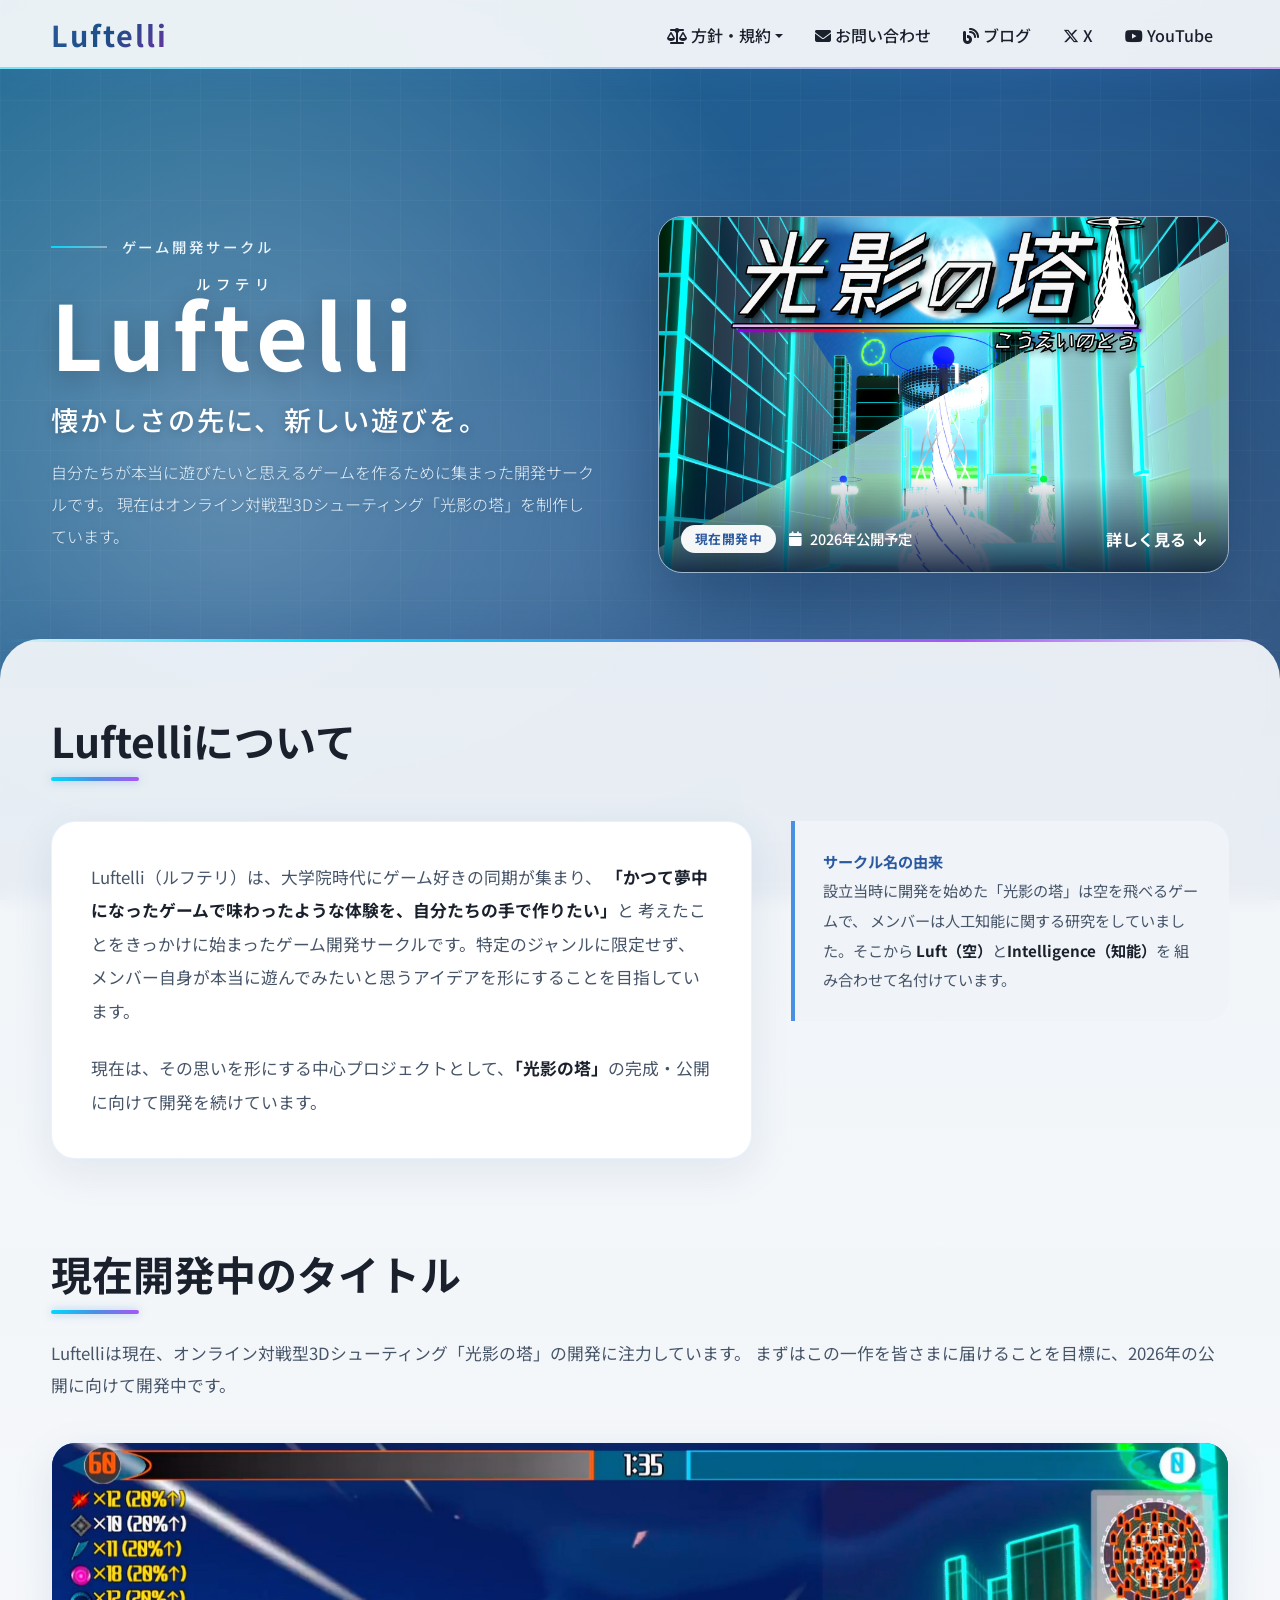
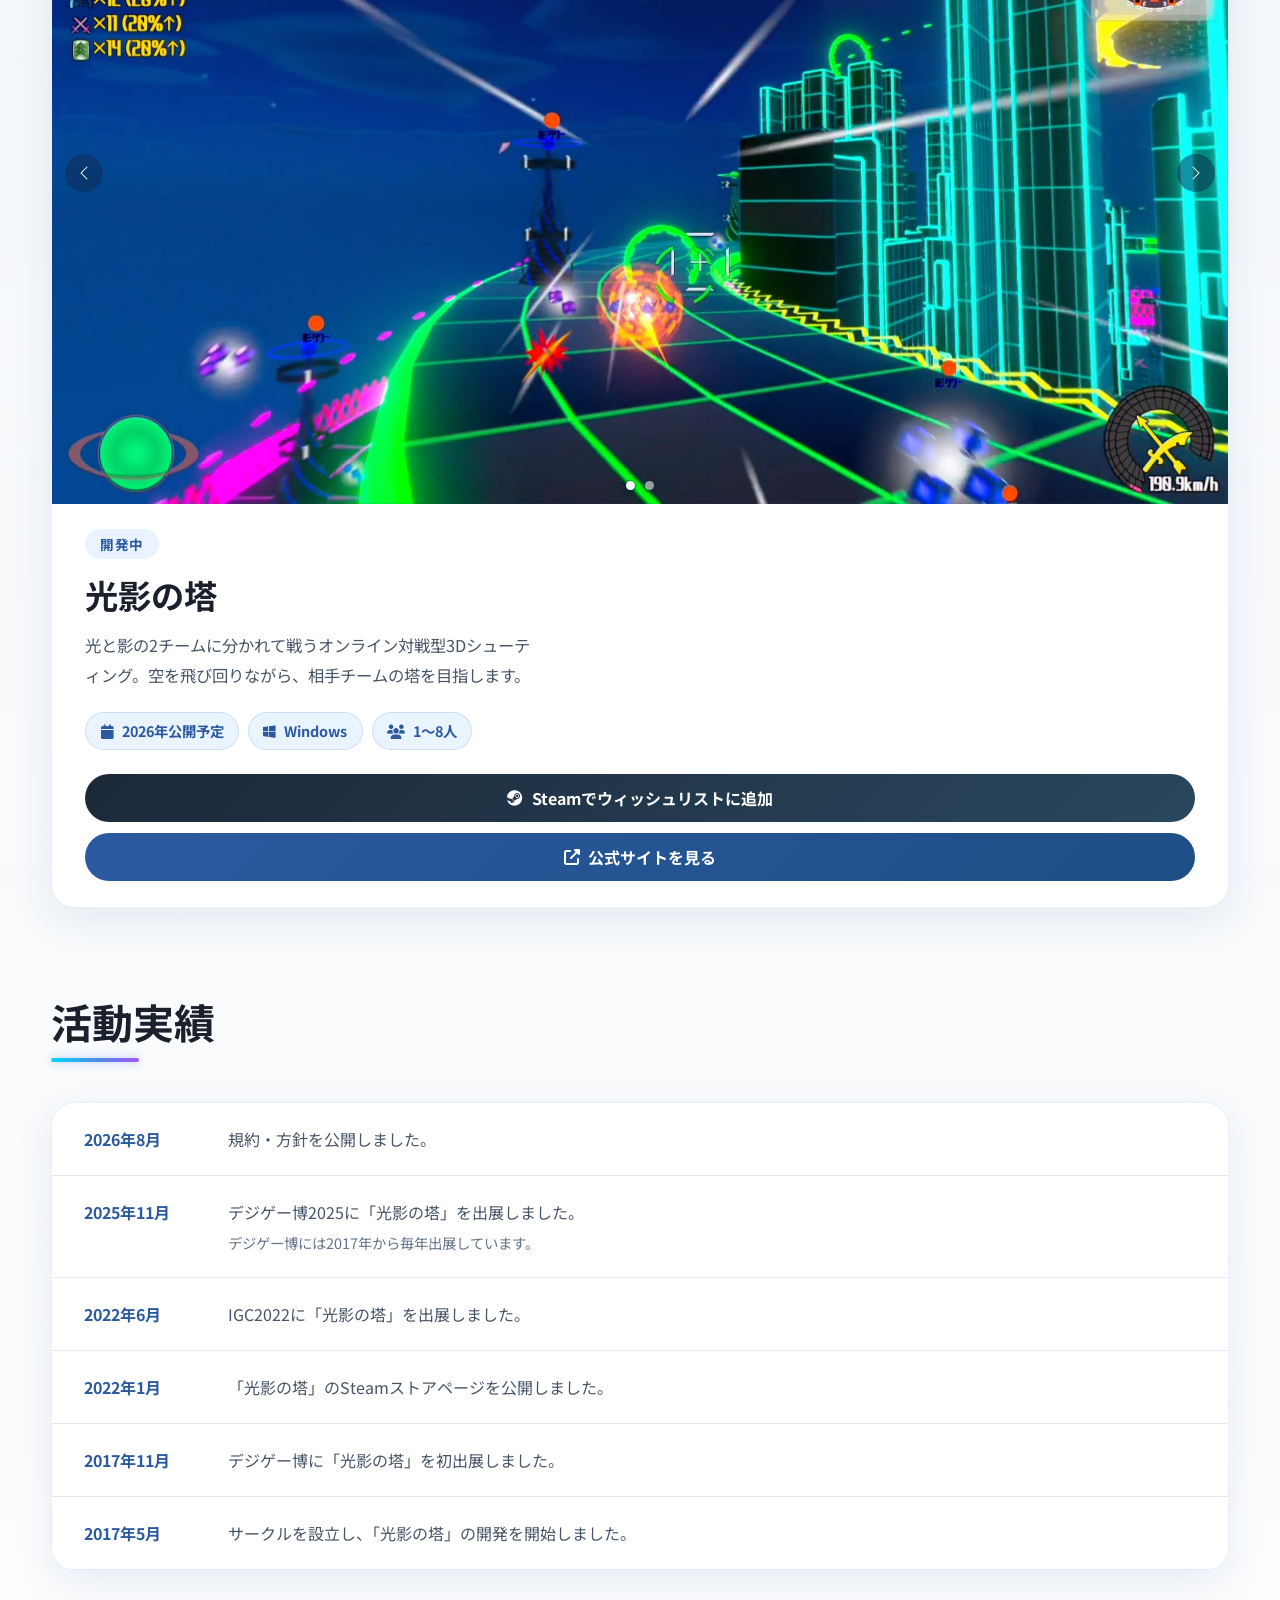
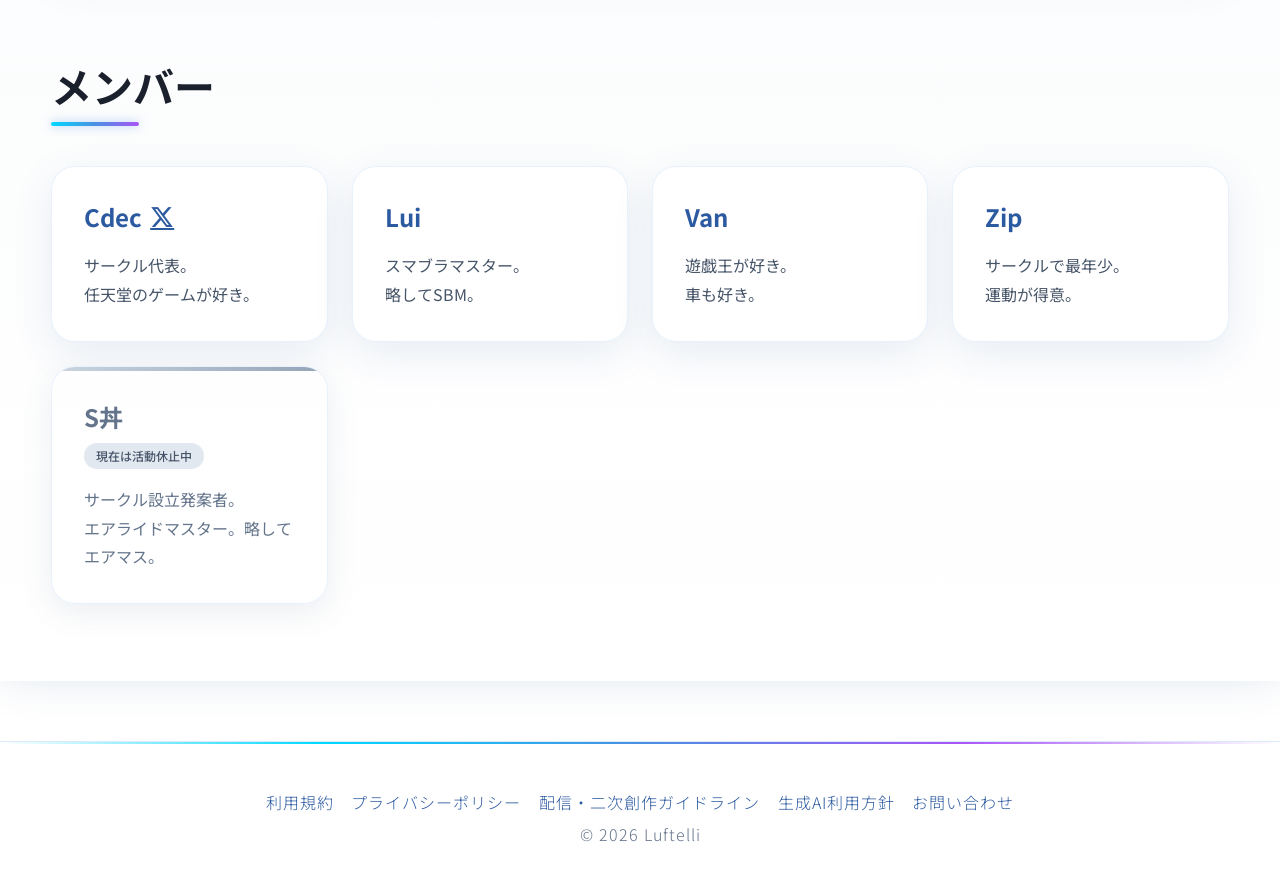
==== commit 7a85db89: "[update] 視認性など調整" ====
--- a/index.html
+++ b/index.html
@@ -4,8 +4,8 @@
 <head>
     <meta charset="utf-8">
     <meta name="viewport" content="width=device-width, initial-scale=1">
-    <title>Luftelli公式ページ</title>
-    <meta name="description" content="ゲーム制作サークルLuftelliの公式ページです">
+    <title>Luftelli（ルフテリ）公式ページ</title>
+    <meta name="description" content="ゲーム制作サークルLuftelli（ルフテリ）の公式ページです">
 
     <!-- Bootstrap 5.3 -->
     <link href="https://cdn.jsdelivr.net/npm/bootstrap@5.3.2/dist/css/bootstrap.min.css" rel="stylesheet"
@@ -21,7 +21,7 @@
     <link rel="preconnect" href="https://fonts.gstatic.com" crossorigin>
     <link href="https://fonts.googleapis.com/css2?family=Noto+Sans+JP:wght@300;400;500;700&display=swap" rel="stylesheet">
 
-    <link rel="stylesheet" href="site-policy.css?v=20260812-4">
+    <link rel="stylesheet" href="site-policy.css?v=20260812-5">
 
     <!-- トップページ固有のスタイル。
          配色・背景・コンテナ幅・カードの共通スタイルは site-policy.css の変数を使う -->
@@ -36,7 +36,7 @@
                上下の余白はpaddingで決める（上は固定ヘッダー分を含む） */
             min-height: min(70vh, 720px);
             padding: 140px 0 120px;
-            color: white;
+            color: var(--text-on-dark);
         }
 
         .hero-grid {
@@ -60,7 +60,7 @@
             gap: 0.9rem;
             align-items: center;
             margin-bottom: 1.2rem;
-            color: rgba(255, 255, 255, 0.85);
+            color: var(--text-on-dark-muted);
             font-size: 0.9rem;
             font-weight: 500;
             letter-spacing: 0.2em;
@@ -80,6 +80,17 @@
             line-height: 1.05;
             letter-spacing: 0.08em;
             text-shadow: 0 4px 24px rgba(0, 0, 0, 0.22);
+        }
+
+        .hero-section h1 ruby {
+            ruby-align: center;
+        }
+
+        .hero-section h1 rt {
+            font-size: clamp(0.75rem, 0.16em, 1rem);
+            font-weight: 500;
+            letter-spacing: 0.4em;
+            line-height: 1;
         }
 
         .hero-lead {
@@ -94,7 +105,7 @@
             /* 左カラムの幅に対して狭すぎると、右のキービジュアルとの間が空いて見える */
             max-width: 38em;
             margin-bottom: 0;
-            color: rgba(255, 255, 255, 0.92);
+            color: var(--text-on-dark-muted);
             font-weight: 300;
             line-height: 2;
             text-shadow: 0 2px 10px rgba(0, 0, 0, 0.18);
@@ -156,7 +167,7 @@
             align-items: center;
             justify-content: space-between;
             padding: 3rem 1.35rem 1.15rem;
-            color: white;
+            color: var(--text-on-dark);
             background: linear-gradient(180deg, transparent, rgba(8, 26, 56, 0.88));
         }
 
@@ -312,7 +323,7 @@
 
         .achievement-date {
             flex: 0 0 7.5rem;
-            color: var(--sky-blue);
+            color: var(--interactive);
             font-weight: 700;
         }
 
@@ -364,8 +375,8 @@
             align-self: flex-start;
             margin-bottom: 0.85rem;
             padding: 0.3rem 0.9rem;
-            color: var(--deep-sky);
-            background: #eaf4ff;
+            color: var(--interactive);
+            background: var(--accent-surface);
             border-radius: 999px;
             font-size: 0.85rem;
             font-weight: 700;
@@ -454,8 +465,8 @@
 
         .game-meta span {
             padding: 0.45rem 0.9rem;
-            color: var(--deep-sky);
-            background: #eaf4ff;
+            color: var(--interactive);
+            background: var(--accent-surface);
             border: 1px solid rgba(74, 144, 226, 0.2);
             border-radius: 999px;
             font-size: 0.9rem;
@@ -475,8 +486,8 @@
             align-items: center;
             justify-content: center;
             padding: 0.75rem 1.4rem;
-            color: white;
-            background: linear-gradient(135deg, var(--sky-blue), var(--deep-sky));
+            color: var(--text-on-dark);
+            background: linear-gradient(135deg, var(--interactive), var(--interactive-hover));
             border-radius: 999px;
             font-weight: 700;
             text-decoration: none;
@@ -489,7 +500,7 @@
 
         .game-action:hover,
         .game-action:focus {
-            color: white;
+            color: var(--text-on-dark);
             text-decoration: none;
             transform: translateY(-3px);
             box-shadow: 0 8px 20px rgba(44, 90, 160, 0.25);
@@ -542,20 +553,20 @@
             gap: 0.5rem;
             align-items: center;
             margin-bottom: 1rem;
-            color: var(--sky-blue);
+            color: var(--interactive);
             font-size: 1.5rem;
             font-weight: 700;
         }
 
         .member-header a {
-            color: var(--sky-blue);
+            color: var(--interactive);
             display: inline-flex;
             transition: all 0.3s ease;
         }
 
         .member-header a:hover,
         .member-header a:focus {
-            color: var(--ai-cyan);
+            color: var(--interactive-hover);
             transform: scale(1.3) rotate(360deg);
         }
 
@@ -587,7 +598,7 @@
             width: fit-content;
             margin-bottom: 1rem;
             padding: 0.25rem 0.75rem;
-            color: var(--text-light);
+            color: var(--text-body);
             background: #e2e8f0;
             border-radius: 999px;
             font-size: 0.75rem;
@@ -686,7 +697,7 @@
         <div class="container hero-grid">
             <div class="hero-copy">
                 <p class="hero-eyebrow">ゲーム開発サークル</p>
-                <h1>Luftelli</h1>
+                <h1><ruby>Luftelli<rt>ルフテリ</rt></ruby></h1>
                 <p class="hero-lead">懐かしさの先に、新しい遊びを。</p>
                 <p class="hero-text">
                     自分たちが本当に遊びたいと思えるゲームを作るために集まった開発サークルです。
@@ -720,7 +731,7 @@
                 <div class="about-grid">
                     <div class="about-card">
                         <p>
-                            Luftelliは、大学院時代にゲーム好きの同期が集まり、
+                            Luftelli（ルフテリ）は、大学院時代にゲーム好きの同期が集まり、
                             <strong>「かつて夢中になったゲームで味わったような体験を、自分たちの手で作りたい」</strong>と
                             考えたことをきっかけに始まったゲーム開発サークルです。特定のジャンルに限定せず、
                             メンバー自身が本当に遊んでみたいと思うアイデアを形にすることを目指しています。
--- a/site-policy.css
+++ b/site-policy.css
@@ -5,9 +5,18 @@
 :root {
     --sky-blue: #4A90E2;
     --deep-sky: #2C5AA0;
+    --hero-sky-light: #17658F;
+    --hero-sky: #245B91;
+    --hero-sky-deep: #183D6D;
     --cloud-white: #F0F4F8;
     --ai-cyan: #00D9FF;
     --ai-purple: #A855F7;
+    --interactive: #2C5AA0;
+    --interactive-hover: #1D4E85;
+    --accent-purple-text: #7130A6;
+    --accent-surface: #EAF4FF;
+    --text-on-dark: #FFFFFF;
+    --text-on-dark-muted: #E8F3FC;
     --text-dark: #1A202C;
     --text-body: #475569;
     --text-light: #64748B;
@@ -47,7 +56,7 @@
        ヘッダーの position: sticky が効かなくなるため clip を使う */
     overflow-x: clip;
     color: var(--text-dark);
-    background: linear-gradient(135deg, #87CEEB 0%, var(--sky-blue) 50%, var(--deep-sky) 100%);
+    background: linear-gradient(135deg, var(--hero-sky-light) 0%, var(--hero-sky) 50%, var(--hero-sky-deep) 100%);
     background-attachment: fixed;
     font-family: 'Noto Sans JP', sans-serif;
 }
@@ -168,7 +177,7 @@
     font-size: 1.8rem;
     font-weight: 700;
     letter-spacing: 2px;
-    background: linear-gradient(135deg, var(--sky-blue), var(--ai-cyan), var(--ai-purple));
+    background: linear-gradient(135deg, var(--deep-sky), var(--interactive-hover), var(--accent-purple-text));
     background-clip: text;
     -webkit-background-clip: text;
     -webkit-text-fill-color: transparent;
@@ -211,7 +220,7 @@
 
 .nav-link:hover,
 .nav-link:focus {
-    color: var(--sky-blue) !important;
+    color: var(--interactive-hover) !important;
     transform: translateY(-2px);
 }
 
@@ -276,7 +285,7 @@
 
 footer a:hover,
 footer a:focus {
-    color: var(--sky-blue);
+    color: var(--interactive-hover);
     text-decoration: underline;
 }
 
@@ -296,7 +305,7 @@
     position: relative;
     z-index: 1;
     padding: 130px 0 90px;
-    color: #fff;
+    color: var(--text-on-dark);
     text-align: center;
 }
 
@@ -315,6 +324,7 @@
     font-weight: 300;
     letter-spacing: 0.04em;
     text-shadow: 0 2px 10px rgba(0, 0, 0, 0.2);
+    color: var(--text-on-dark-muted);
 }
 
 /* 目次サイドバー + 本文の2カラム */
@@ -458,7 +468,7 @@
 }
 
 .summary-note .summary-title {
-    color: #7130A6;
+    color: var(--accent-purple-text);
 }
 
 .policy-points {
@@ -545,11 +555,11 @@
 .policy-toc a::before {
     flex: none;
     content: counter(policy-toc-item, decimal-leading-zero);
-    color: var(--sky-blue);
+    color: var(--interactive);
     font-variant-numeric: tabular-nums;
     font-size: 0.75rem;
     font-weight: 700;
-    opacity: 0.7;
+    opacity: 1;
 }
 
 .policy-toc li {
@@ -603,15 +613,15 @@
     gap: 0.5rem;
     align-items: center;
     padding: 0.7rem 1rem;
-    color: #fff !important;
-    background: linear-gradient(135deg, var(--sky-blue), var(--deep-sky));
+    color: var(--text-on-dark) !important;
+    background: linear-gradient(135deg, var(--interactive), var(--interactive-hover));
     border-radius: 10px;
     text-decoration: none;
 }
 
 .contact-link:hover,
 .contact-link:focus {
-    color: #fff !important;
+    color: var(--text-on-dark) !important;
     box-shadow: 0 8px 20px rgba(35, 79, 142, 0.2);
 }
 
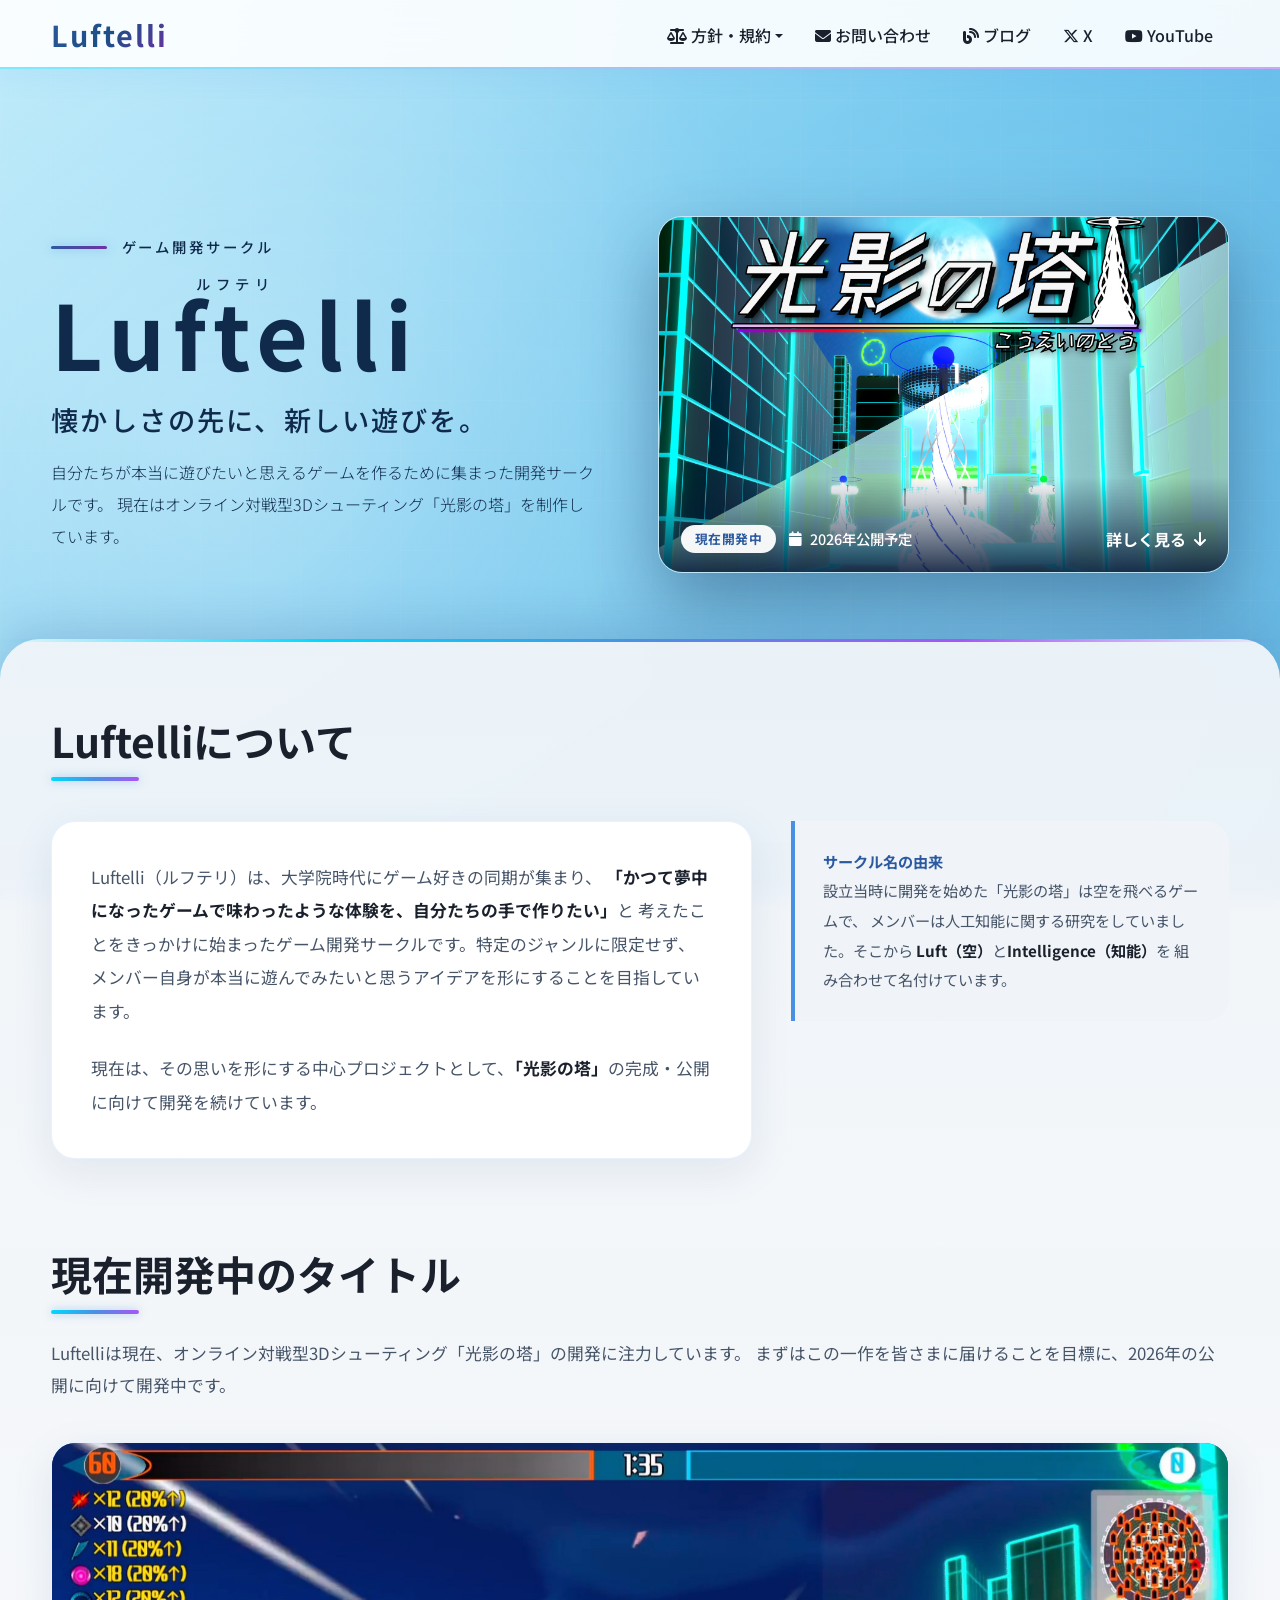
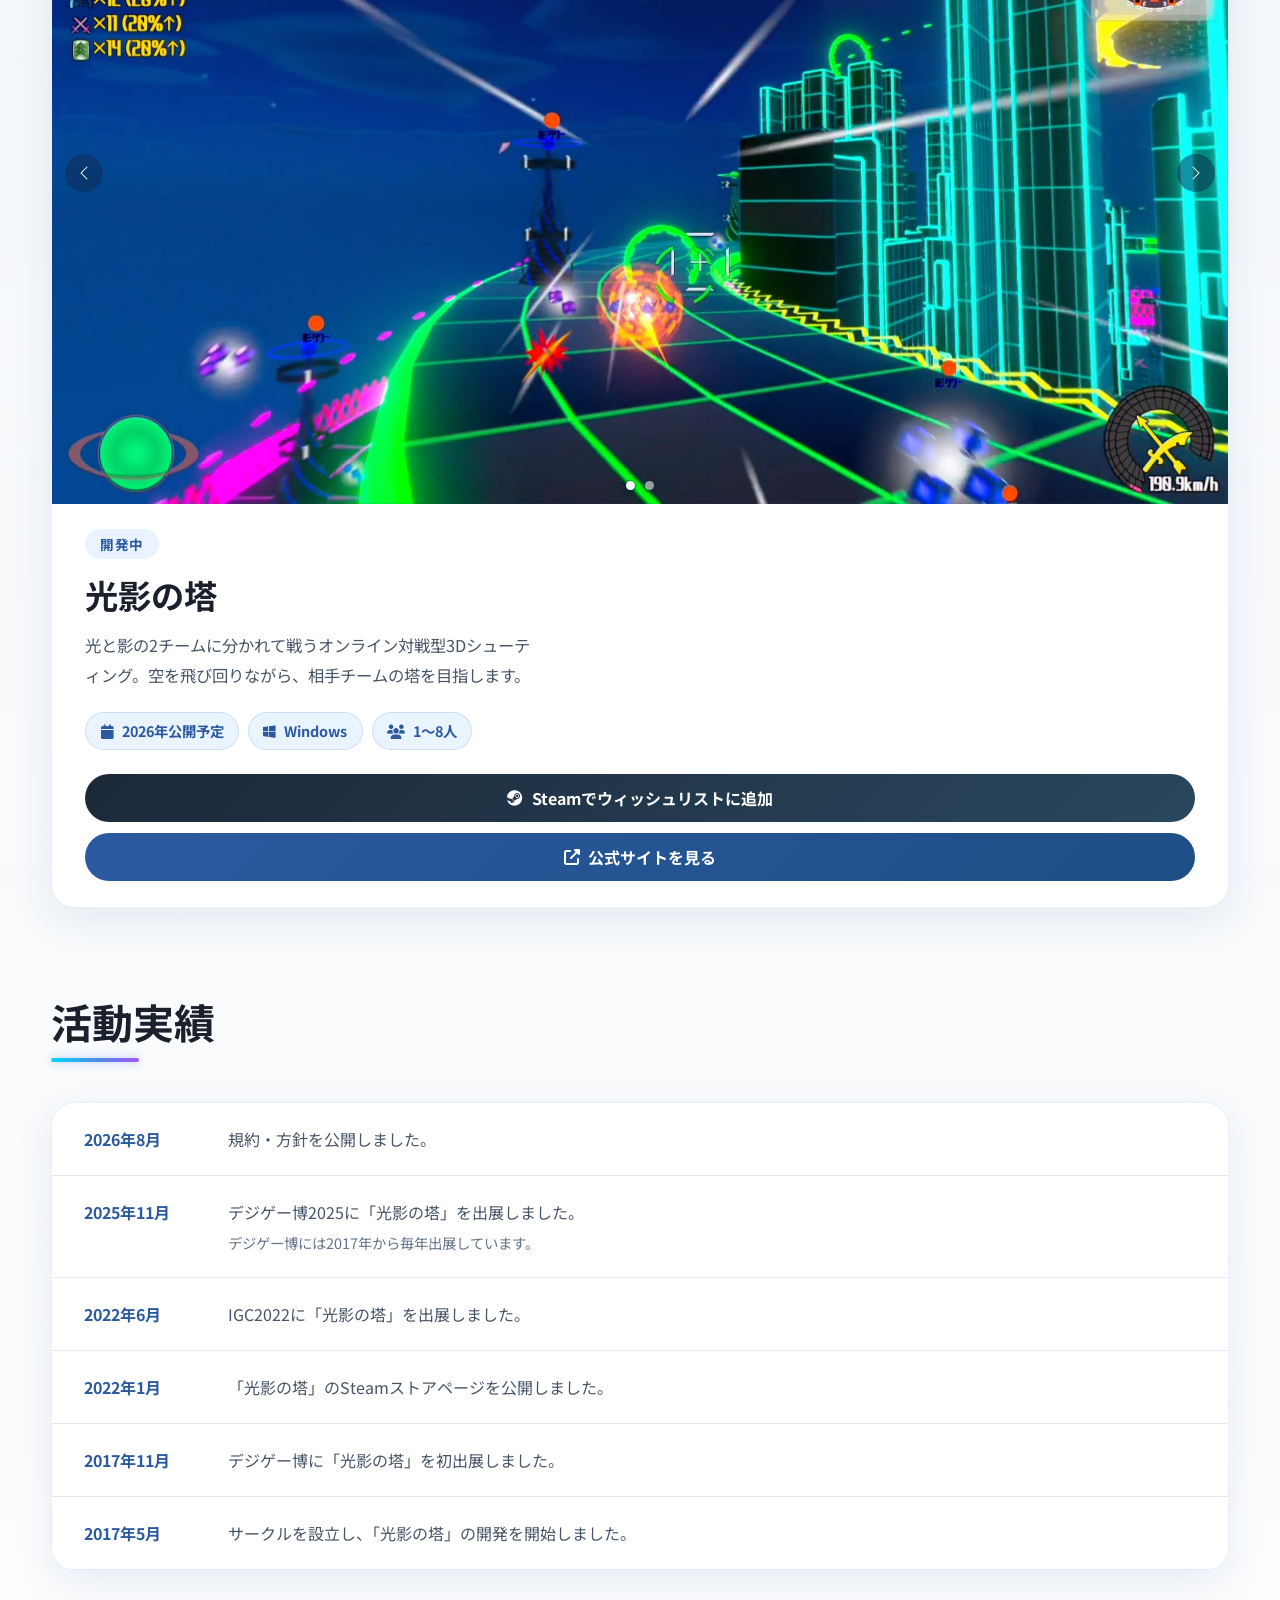
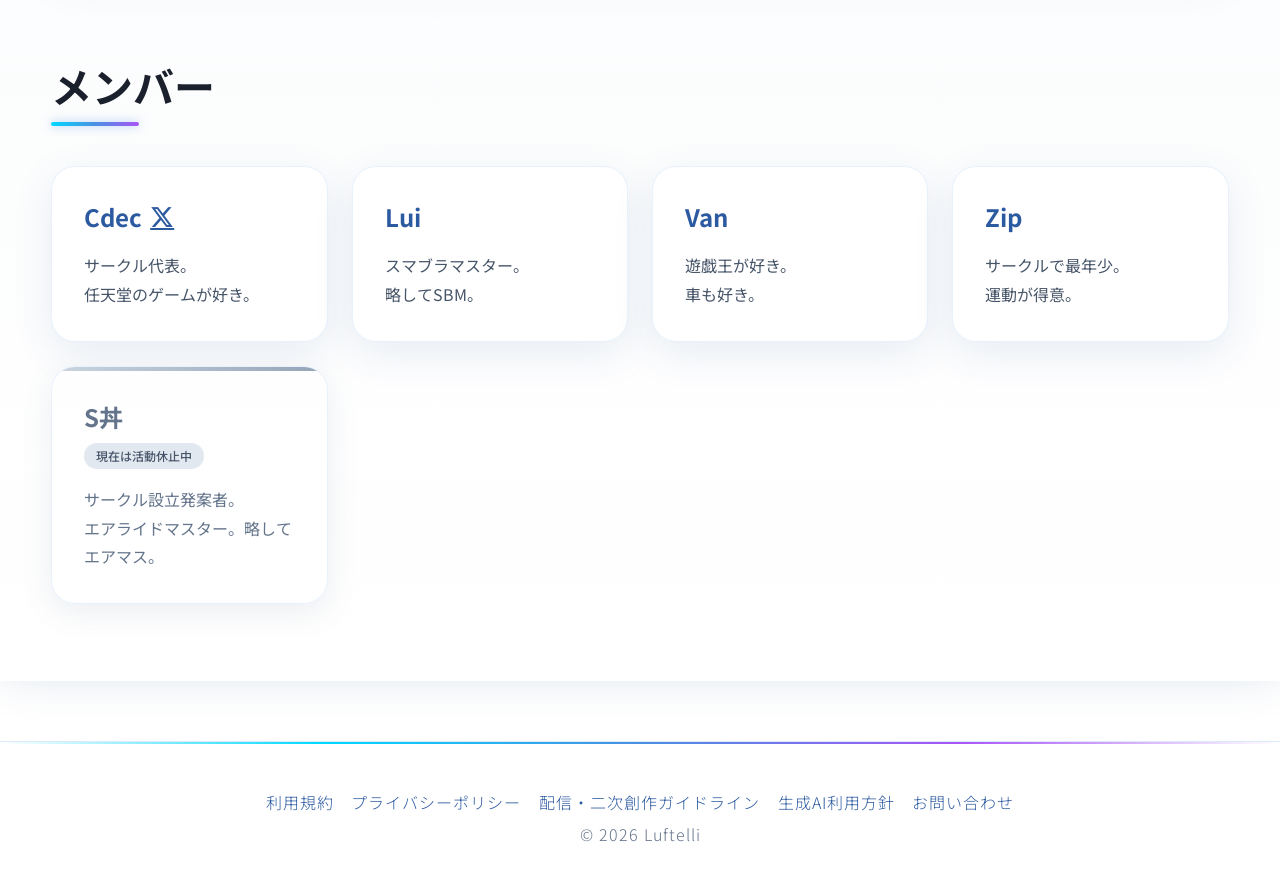
==== commit 743637f2: "[update] 見た目調整" ====
--- a/index.html
+++ b/index.html
@@ -21,7 +21,7 @@
     <link rel="preconnect" href="https://fonts.gstatic.com" crossorigin>
     <link href="https://fonts.googleapis.com/css2?family=Noto+Sans+JP:wght@300;400;500;700&display=swap" rel="stylesheet">
 
-    <link rel="stylesheet" href="site-policy.css?v=20260812-5">
+    <link rel="stylesheet" href="site-policy.css?v=20260812-7">
 
     <!-- トップページ固有のスタイル。
          配色・背景・コンテナ幅・カードの共通スタイルは site-policy.css の変数を使う -->
@@ -36,7 +36,7 @@
                上下の余白はpaddingで決める（上は固定ヘッダー分を含む） */
             min-height: min(70vh, 720px);
             padding: 140px 0 120px;
-            color: var(--text-on-dark);
+            color: var(--text-on-sky);
         }
 
         .hero-grid {
@@ -60,17 +60,20 @@
             gap: 0.9rem;
             align-items: center;
             margin-bottom: 1.2rem;
-            color: var(--text-on-dark-muted);
+            color: var(--text-on-sky);
             font-size: 0.9rem;
             font-weight: 500;
             letter-spacing: 0.2em;
         }
 
         .hero-eyebrow::before {
+            flex: none;
+            width: clamp(2rem, 5vw, 3.5rem);
+            height: 3px;
             content: '';
-            width: clamp(2rem, 5vw, 3.5rem);
-            height: 2px;
-            background: linear-gradient(90deg, var(--ai-cyan), rgba(255, 255, 255, 0.4));
+            background: linear-gradient(90deg, var(--interactive), var(--accent-purple-text));
+            border-radius: var(--accent-line-radius);
+            box-shadow: var(--accent-line-shadow);
         }
 
         .hero-section h1 {
@@ -79,7 +82,7 @@
             font-weight: 700;
             line-height: 1.05;
             letter-spacing: 0.08em;
-            text-shadow: 0 4px 24px rgba(0, 0, 0, 0.22);
+            text-shadow: none;
         }
 
         .hero-section h1 ruby {
@@ -98,17 +101,17 @@
             font-size: clamp(1.2rem, 2.2vw, 1.7rem);
             font-weight: 500;
             letter-spacing: 0.08em;
-            text-shadow: 0 2px 10px rgba(0, 0, 0, 0.22);
+            text-shadow: none;
         }
 
         .hero-text {
             /* 左カラムの幅に対して狭すぎると、右のキービジュアルとの間が空いて見える */
             max-width: 38em;
             margin-bottom: 0;
-            color: var(--text-on-dark-muted);
+            color: var(--text-on-sky);
             font-weight: 300;
             line-height: 2;
-            text-shadow: 0 2px 10px rgba(0, 0, 0, 0.18);
+            text-shadow: none;
         }
 
         /* ヒーローのキービジュアル（開発中タイトルへの導線を兼ねる） */
@@ -232,8 +235,8 @@
             width: 88px;
             height: 4px;
             background: linear-gradient(90deg, var(--ai-cyan), var(--sky-blue), var(--ai-purple));
-            border-radius: 2px;
-            box-shadow: 0 0 10px rgba(74, 144, 226, 0.5);
+            border-radius: var(--accent-line-radius);
+            box-shadow: var(--accent-line-shadow);
         }
 
         .section-intro {
--- a/site-policy.css
+++ b/site-policy.css
@@ -5,9 +5,9 @@
 :root {
     --sky-blue: #4A90E2;
     --deep-sky: #2C5AA0;
-    --hero-sky-light: #17658F;
-    --hero-sky: #245B91;
-    --hero-sky-deep: #183D6D;
+    --hero-sky-light: #BCEBFB;
+    --hero-sky: #76C9EF;
+    --hero-sky-deep: #4AA9DE;
     --cloud-white: #F0F4F8;
     --ai-cyan: #00D9FF;
     --ai-purple: #A855F7;
@@ -17,6 +17,7 @@
     --accent-surface: #EAF4FF;
     --text-on-dark: #FFFFFF;
     --text-on-dark-muted: #E8F3FC;
+    --text-on-sky: #102A4C;
     --text-dark: #1A202C;
     --text-body: #475569;
     --text-light: #64748B;
@@ -33,6 +34,8 @@
     --card-shadow: 0 12px 40px rgba(35, 79, 142, 0.1);
     --card-shadow-hover: 0 22px 60px rgba(35, 79, 142, 0.2);
     --panel-radius: 40px;
+    --accent-line-radius: 999px;
+    --accent-line-shadow: 0 0 10px rgba(74, 144, 226, 0.5);
 }
 
 html {
@@ -305,7 +308,7 @@
     position: relative;
     z-index: 1;
     padding: 130px 0 90px;
-    color: var(--text-on-dark);
+    color: var(--text-on-sky);
     text-align: center;
 }
 
@@ -314,7 +317,7 @@
     font-size: clamp(2.4rem, 7vw, 4.2rem);
     font-weight: 700;
     letter-spacing: 0.12em;
-    text-shadow: 0 4px 20px rgba(0, 0, 0, 0.24);
+    text-shadow: none;
 }
 
 .policy-hero p {
@@ -323,8 +326,8 @@
     font-size: clamp(1rem, 2.4vw, 1.25rem);
     font-weight: 300;
     letter-spacing: 0.04em;
-    text-shadow: 0 2px 10px rgba(0, 0, 0, 0.2);
-    color: var(--text-on-dark-muted);
+    color: var(--text-on-sky);
+    text-shadow: none;
 }
 
 /* 目次サイドバー + 本文の2カラム */
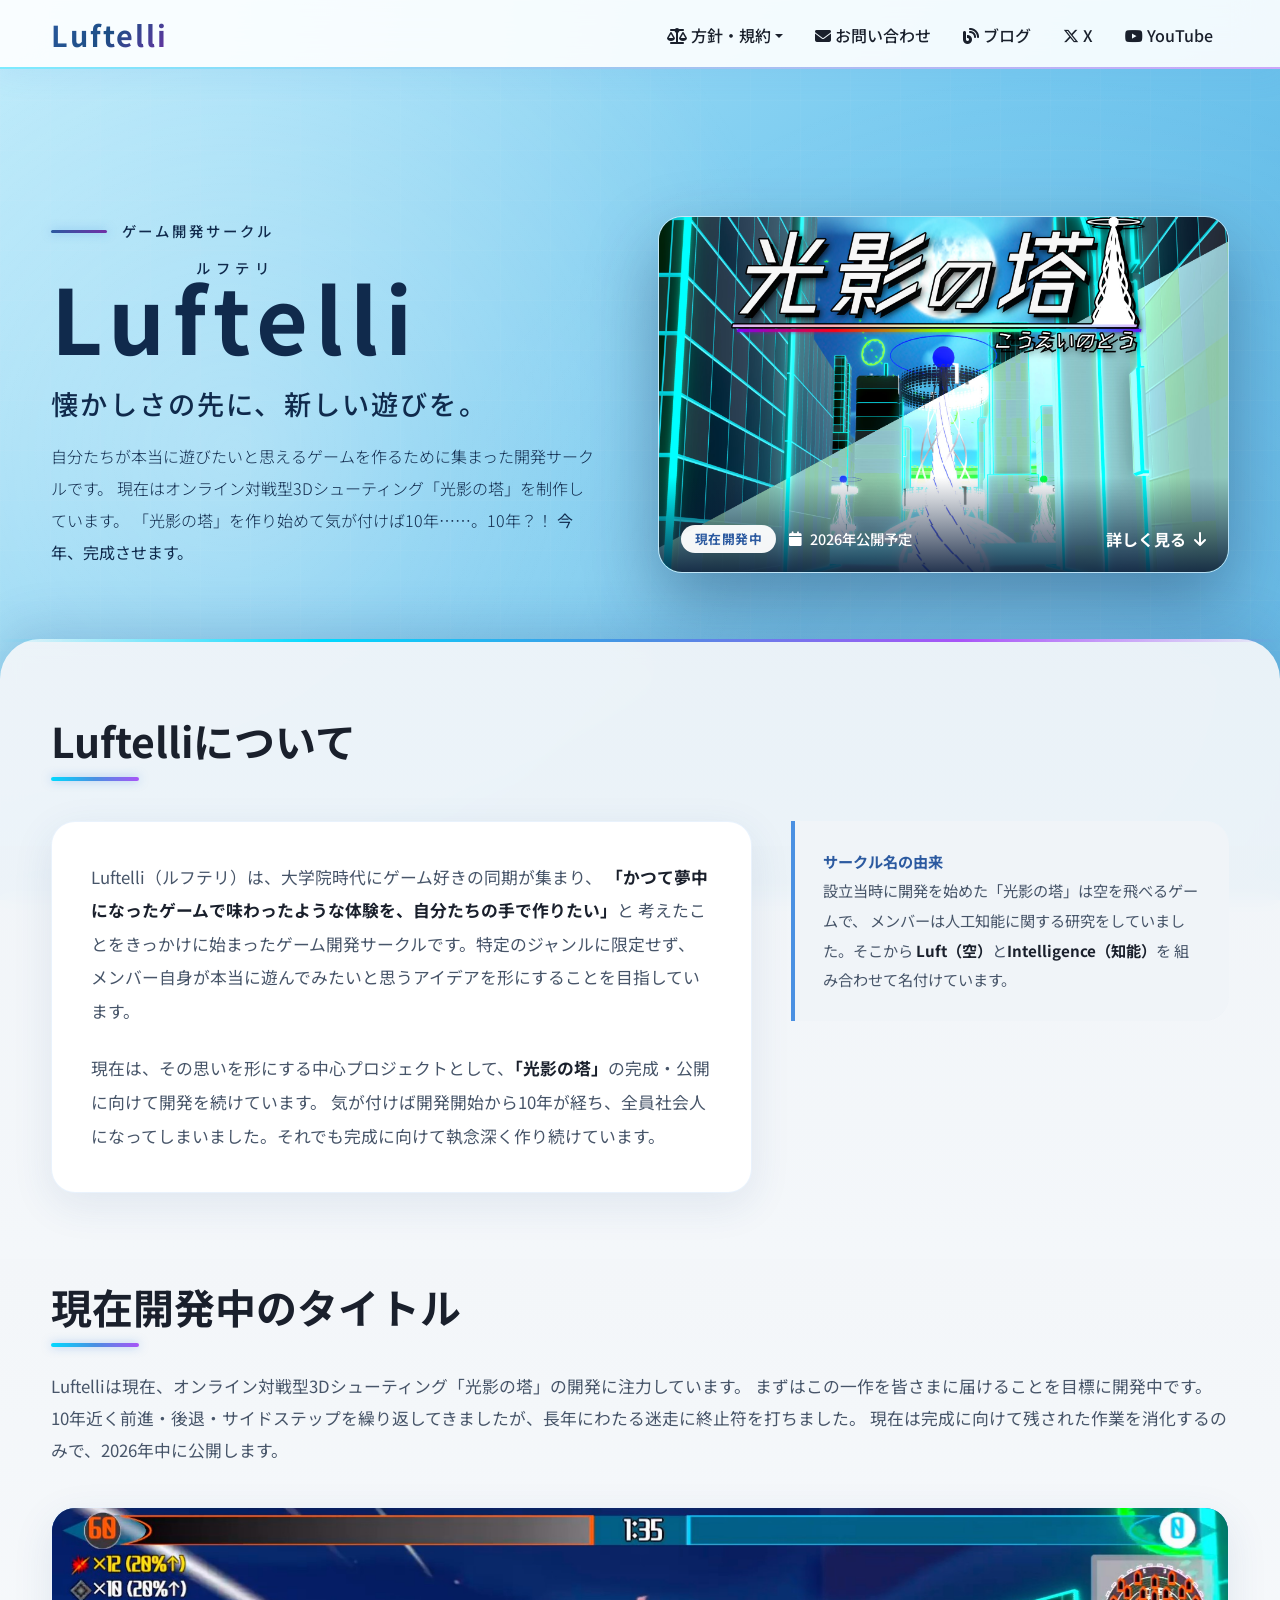
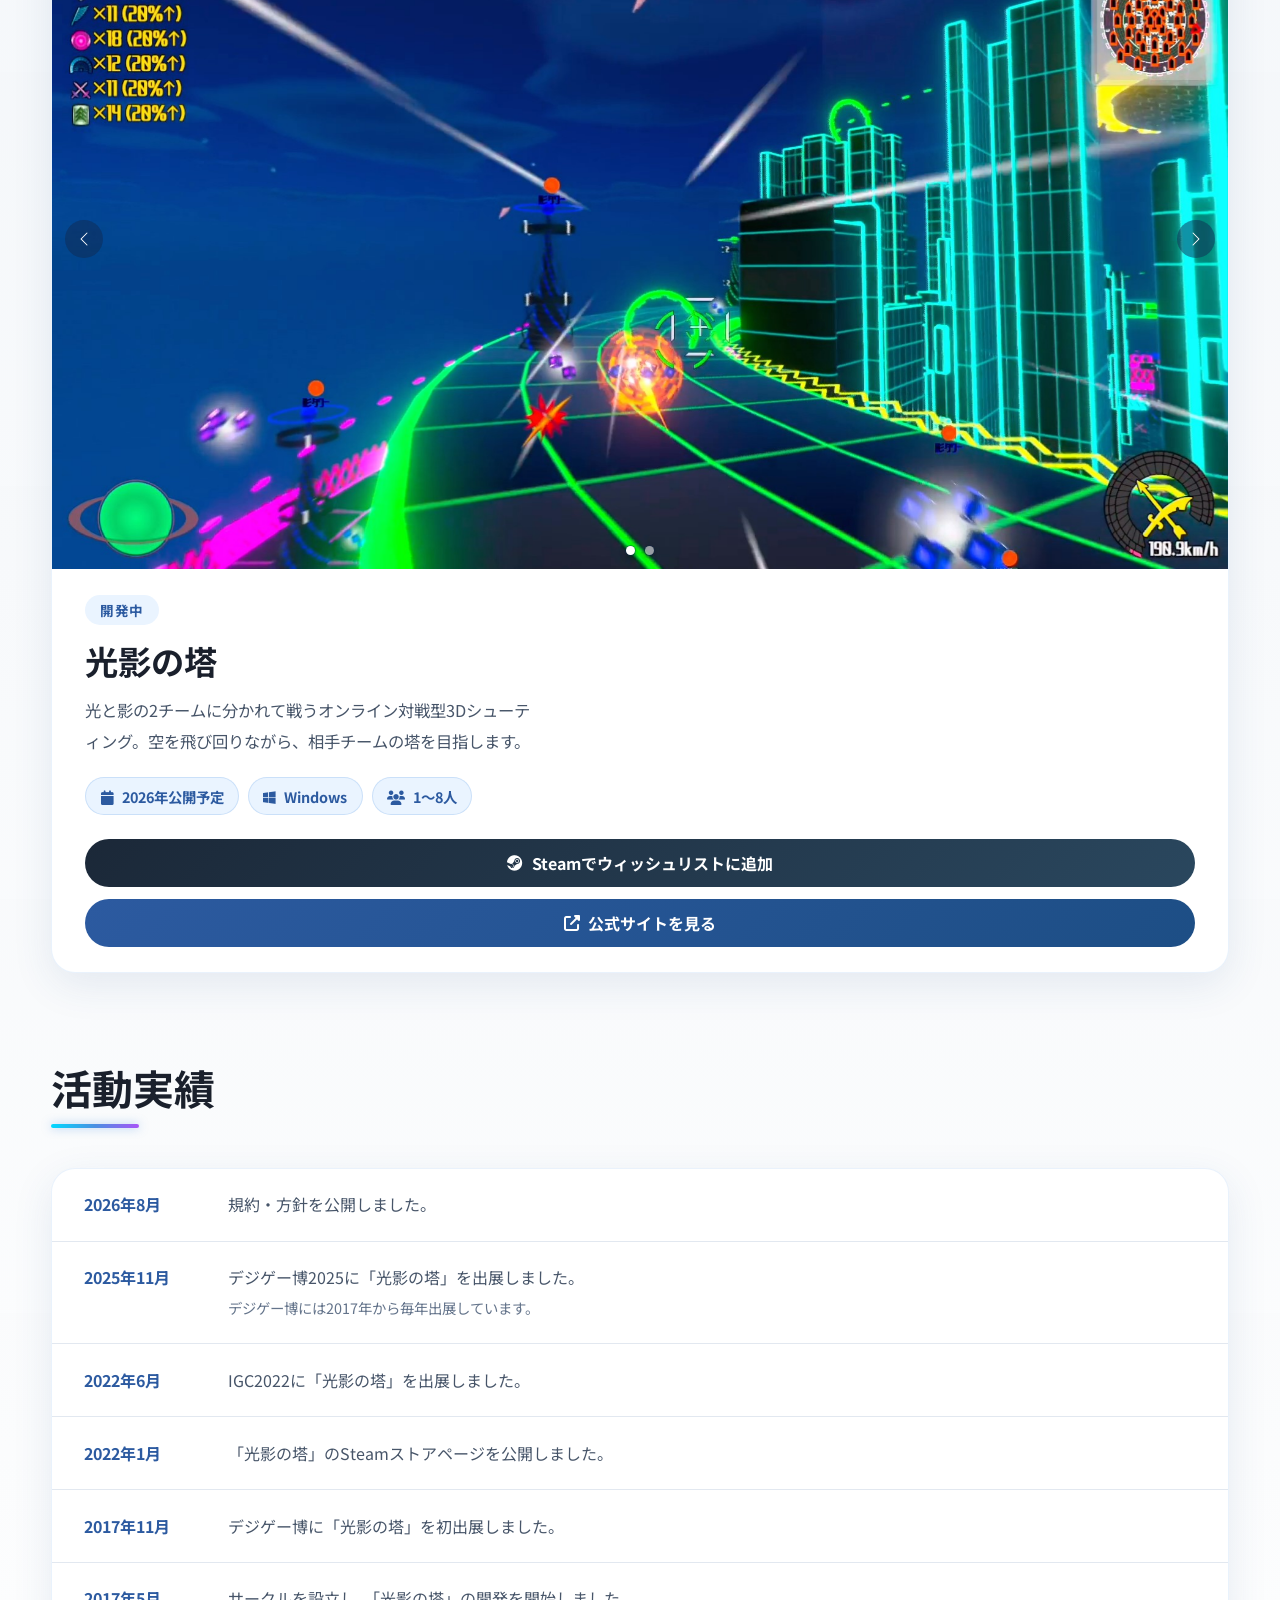
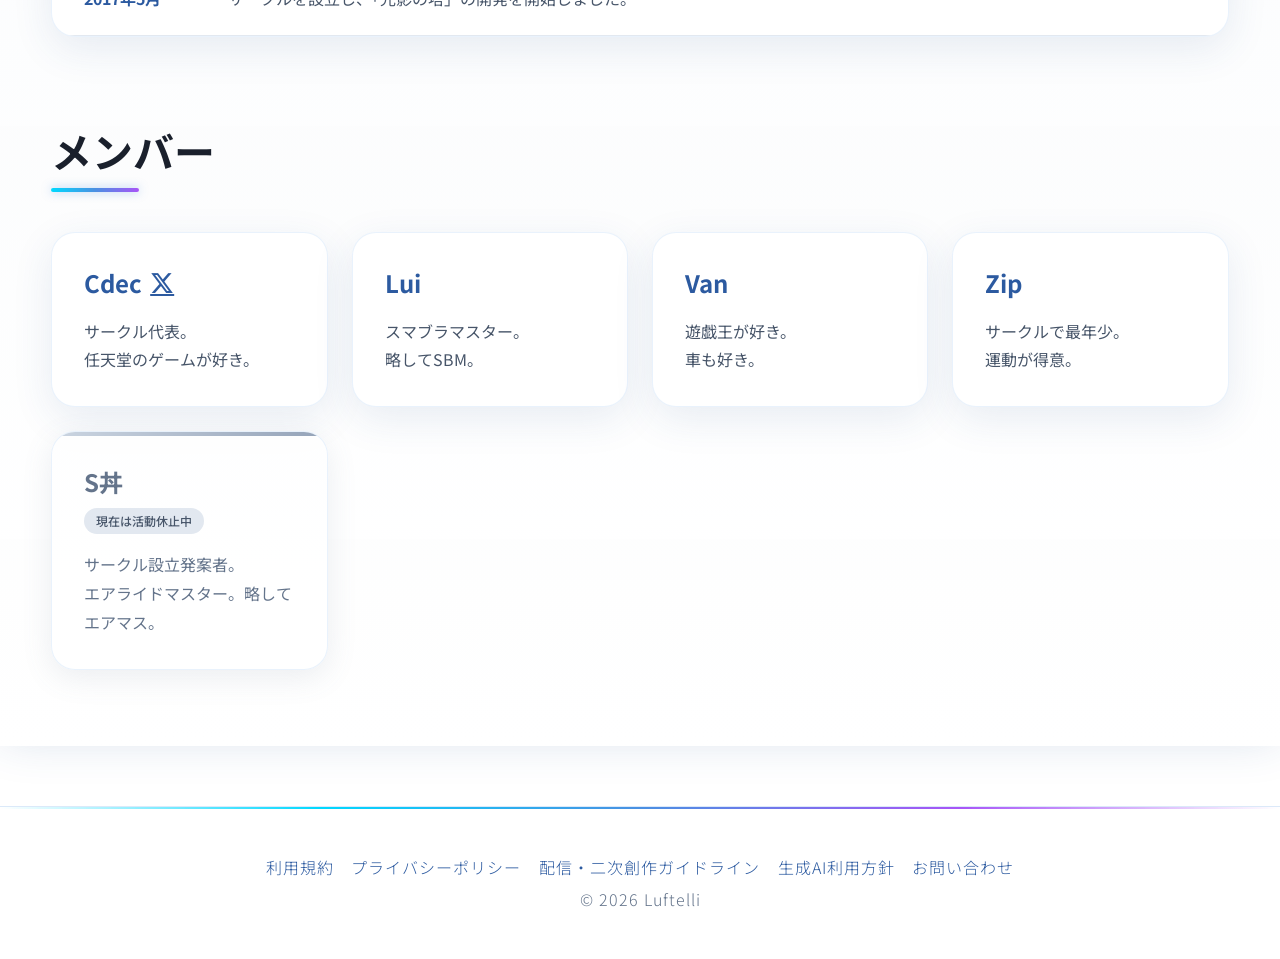
==== commit 9e1f55e6: "[update] 文面修正" ====
--- a/index.html
+++ b/index.html
@@ -705,6 +705,8 @@
                 <p class="hero-text">
                     自分たちが本当に遊びたいと思えるゲームを作るために集まった開発サークルです。
                     現在はオンライン対戦型3Dシューティング「光影の塔」を制作しています。
+                    「光影の塔」を作り始めて気が付けば10年……。10年？！
+                    <strong>今年、完成させます。</strong>
                 </p>
             </div>
             <a class="hero-visual" href="#current-project" aria-label="現在開発中のタイトル「光影の塔」の詳細を見る">
@@ -741,6 +743,7 @@
                         </p>
                         <p>
                             現在は、その思いを形にする中心プロジェクトとして、<strong>「光影の塔」</strong>の完成・公開に向けて開発を続けています。
+                            気が付けば開発開始から10年が経ち、全員社会人になってしまいました。それでも完成に向けて執念深く作り続けています。
                         </p>
                     </div>
                     <aside class="notice-box about-note">
@@ -760,7 +763,9 @@
                 <h2 class="section-title">現在開発中のタイトル</h2>
                 <p class="section-intro">
                     Luftelliは現在、オンライン対戦型3Dシューティング「光影の塔」の開発に注力しています。
-                    まずはこの一作を皆さまに届けることを目標に、2026年の公開に向けて開発中です。
+                    まずはこの一作を皆さまに届けることを目標に開発中です。
+                    10年近く前進・後退・サイドステップを繰り返してきましたが、長年にわたる迷走に終止符を打ちました。
+                    現在は完成に向けて残された作業を消化するのみで、2026年中に公開します。
                 </p>
                 <article class="showcase">
                     <div class="showcase-media">
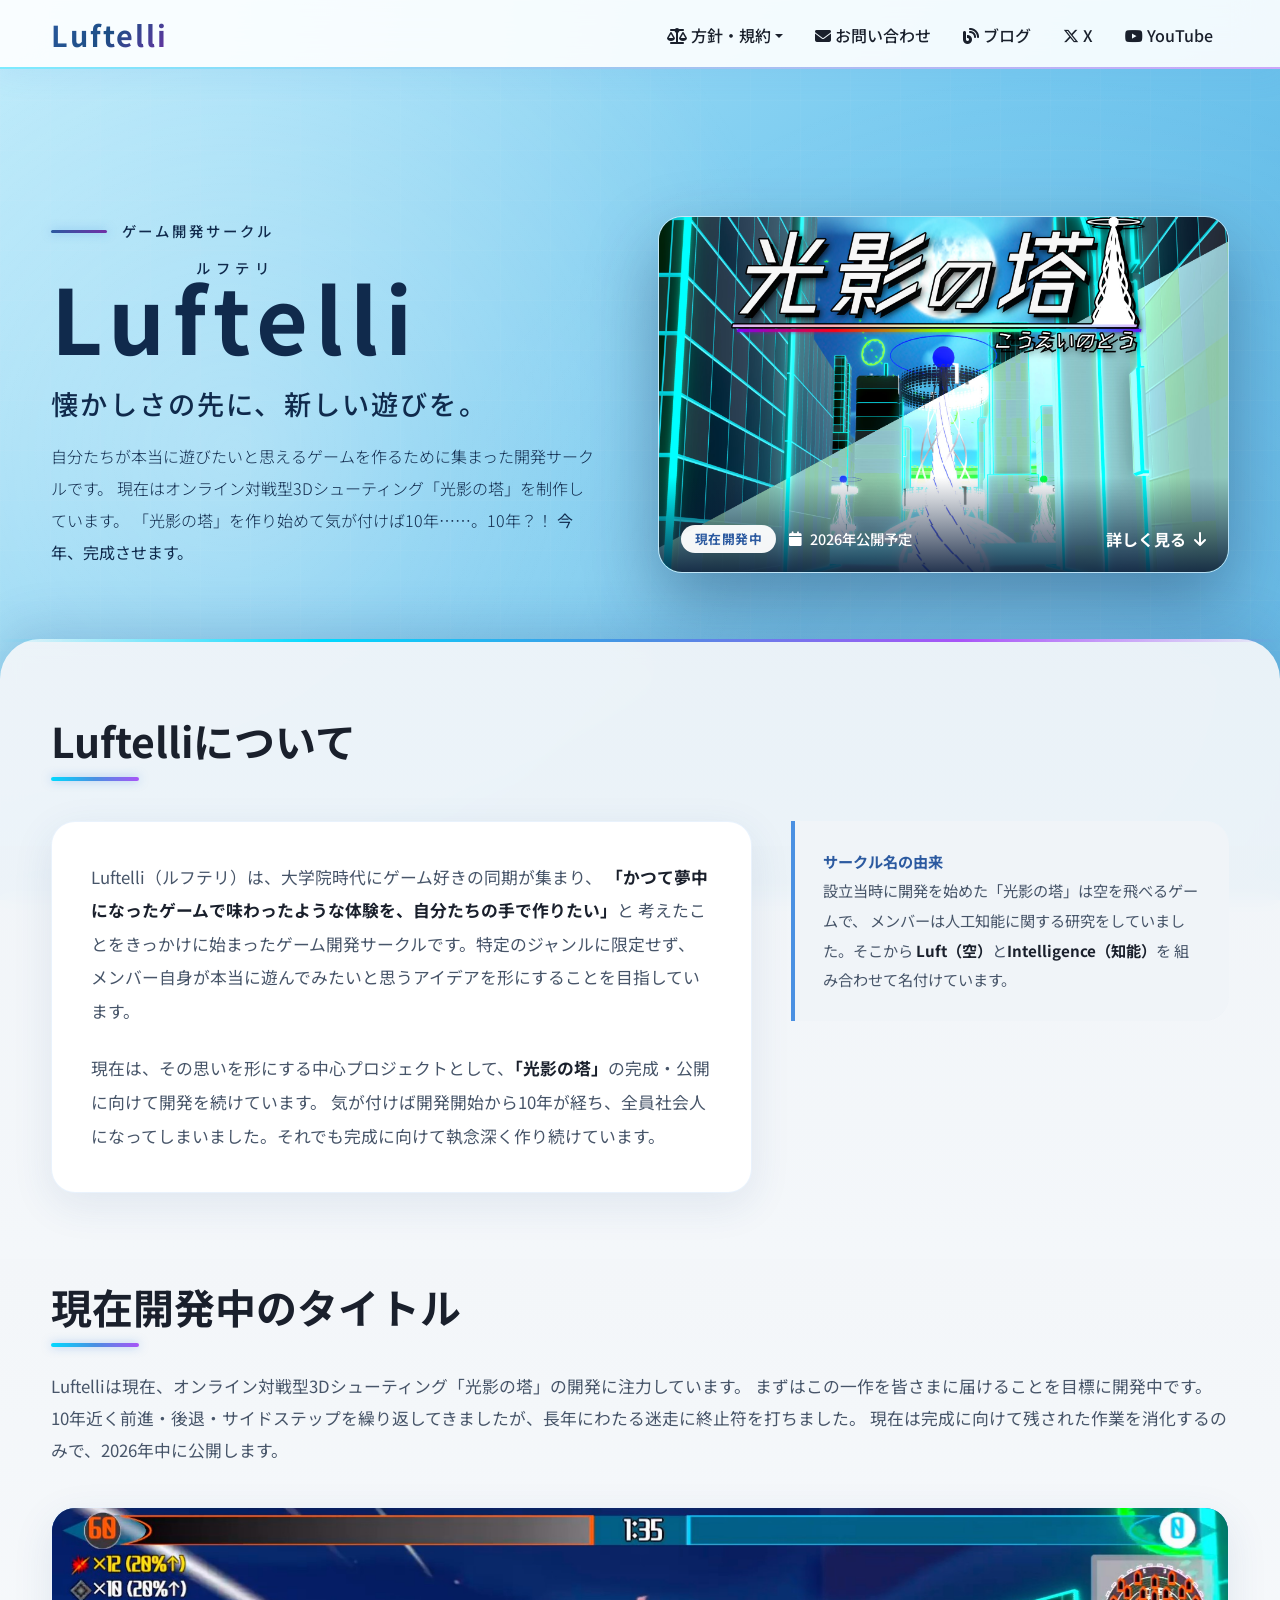
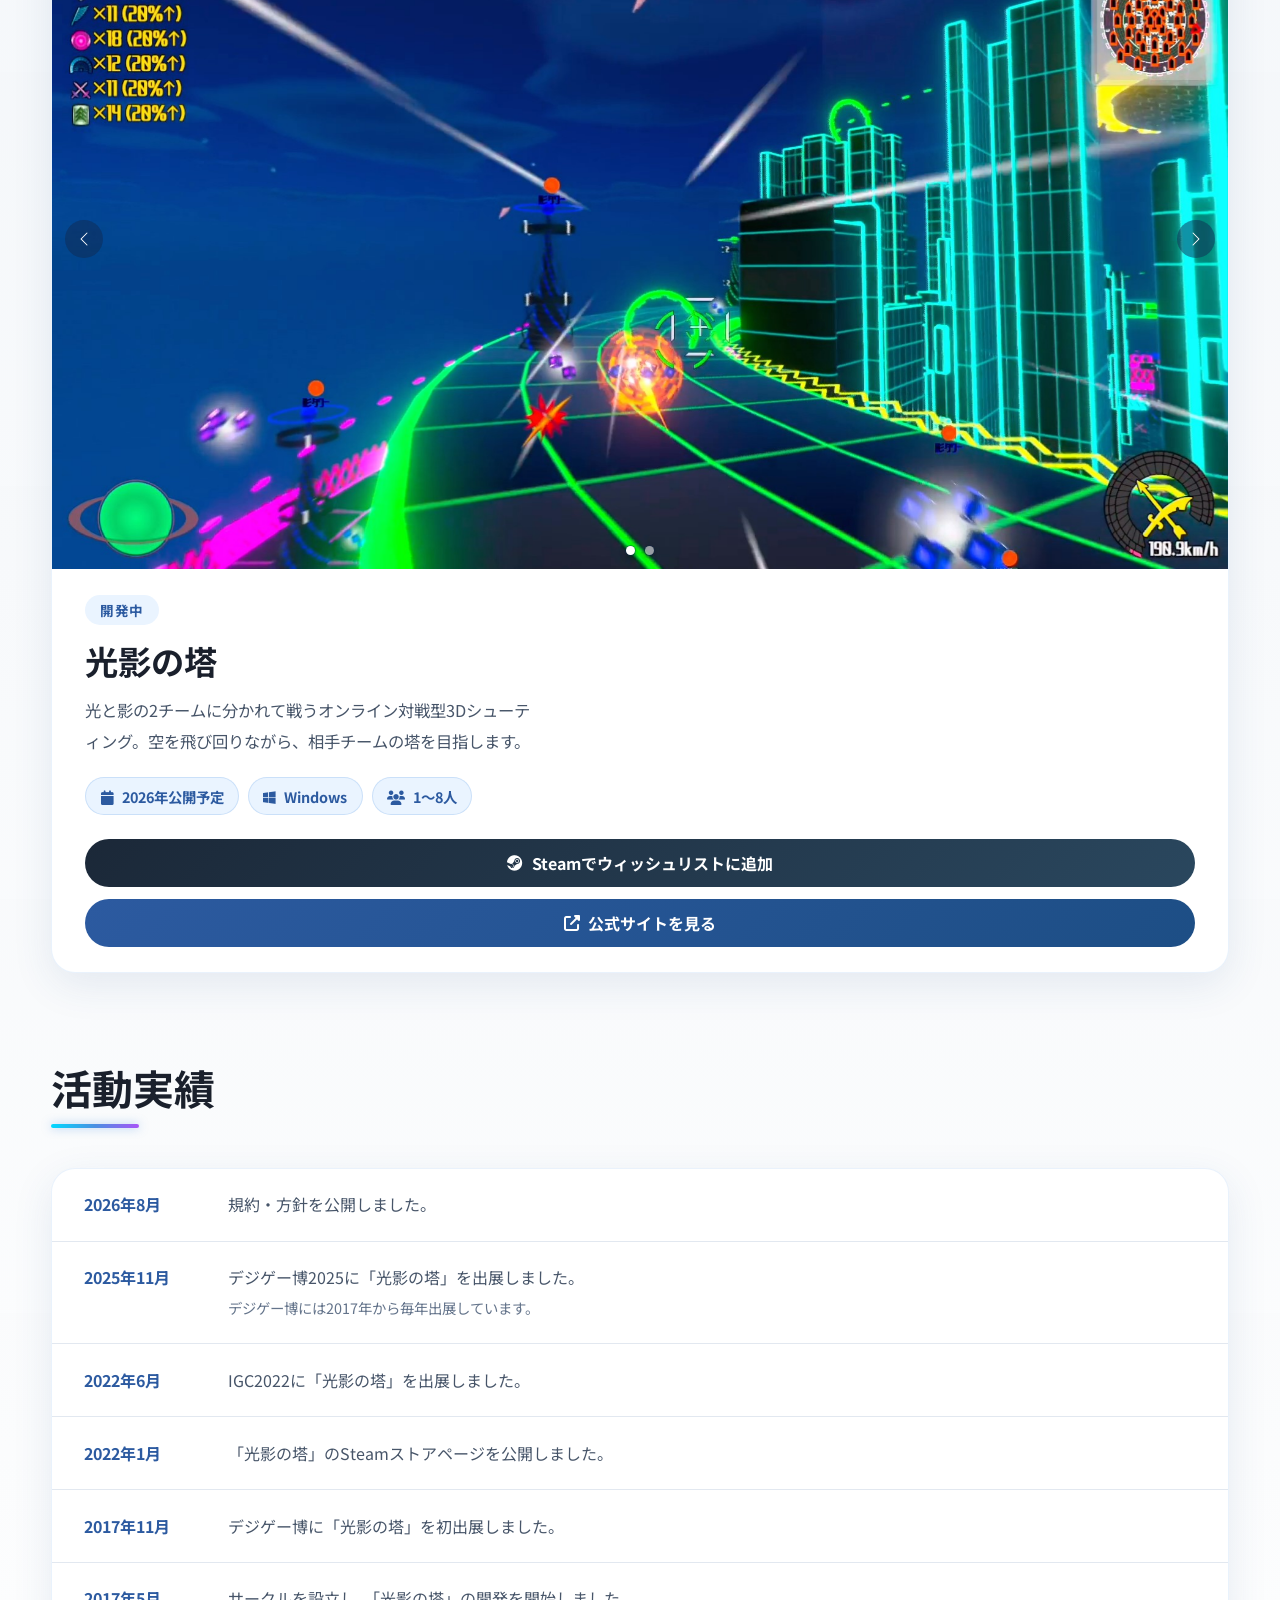
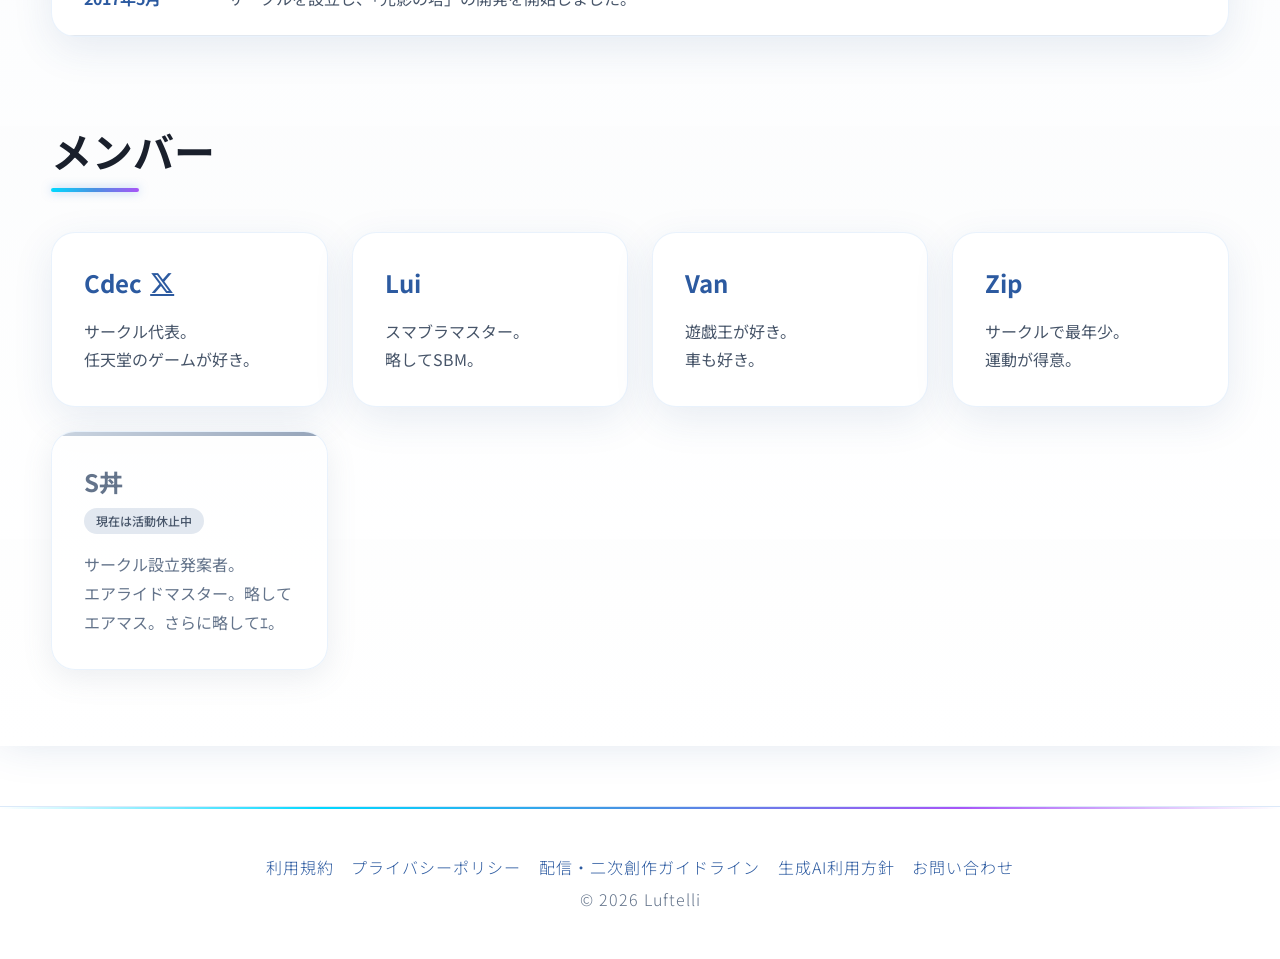
==== commit b03d257a: "[update] 表記微修正" ====
--- a/index.html
+++ b/index.html
@@ -901,7 +901,7 @@
                         </div>
                         <div class="member-status">現在は活動休止中</div>
                         <div class="member-text">
-                            サークル設立発案者。<br>エアライドマスター。略してエアマス。
+                            サークル設立発案者。<br>エアライドマスター。略してエアマス。さらに略してｴ。
                         </div>
                     </div>
                 </div>
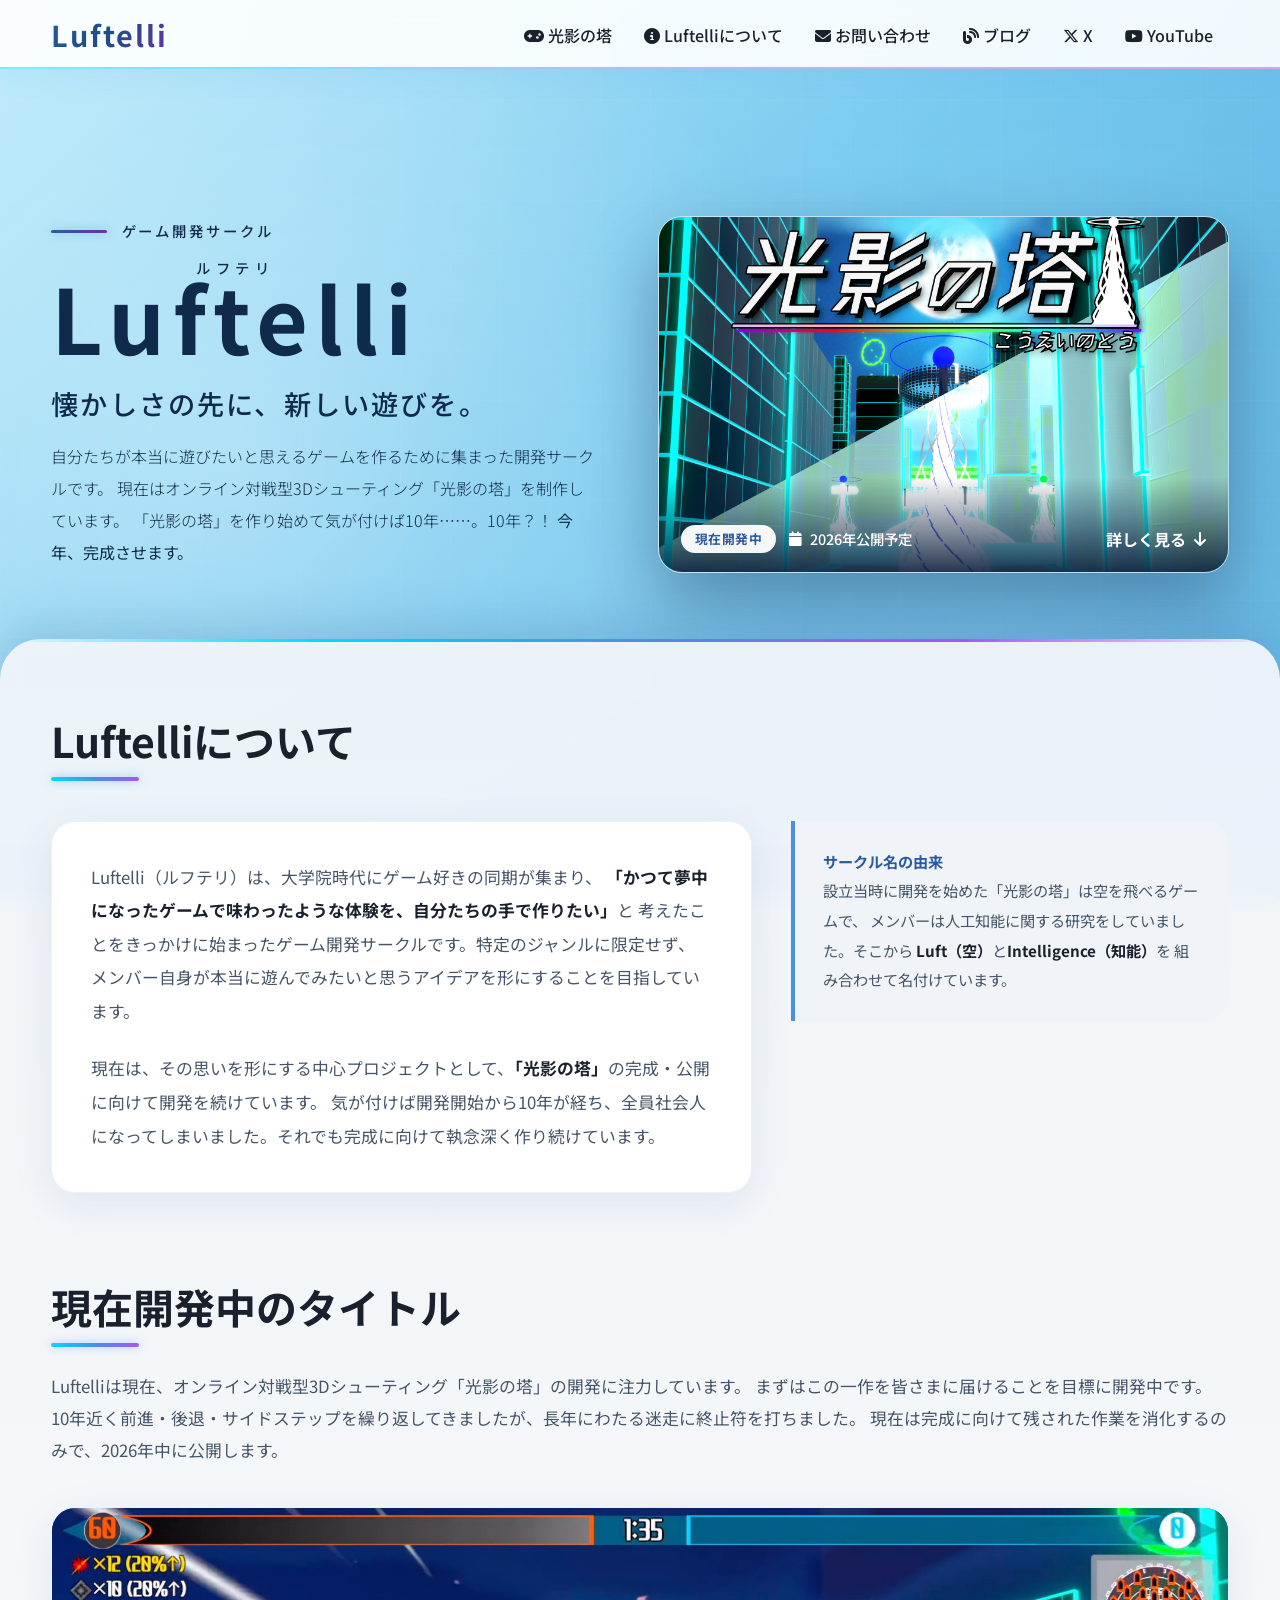
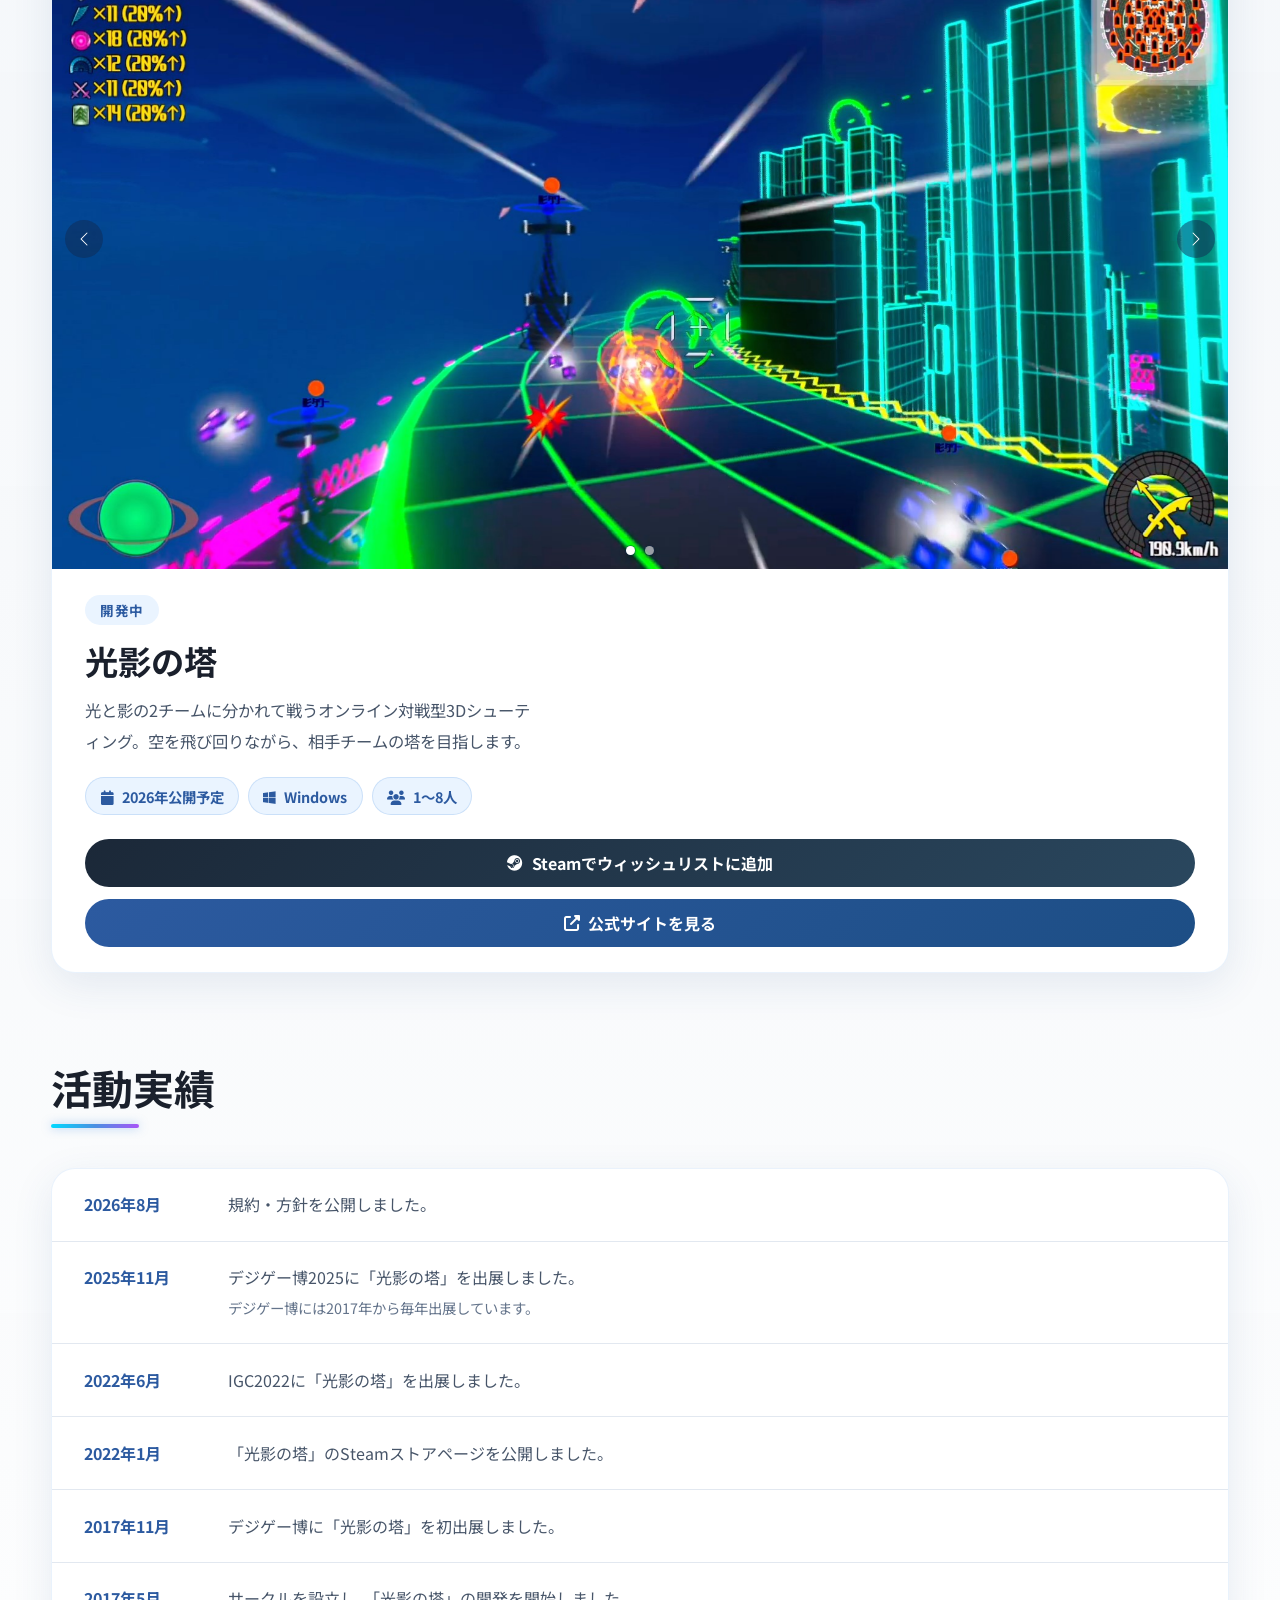
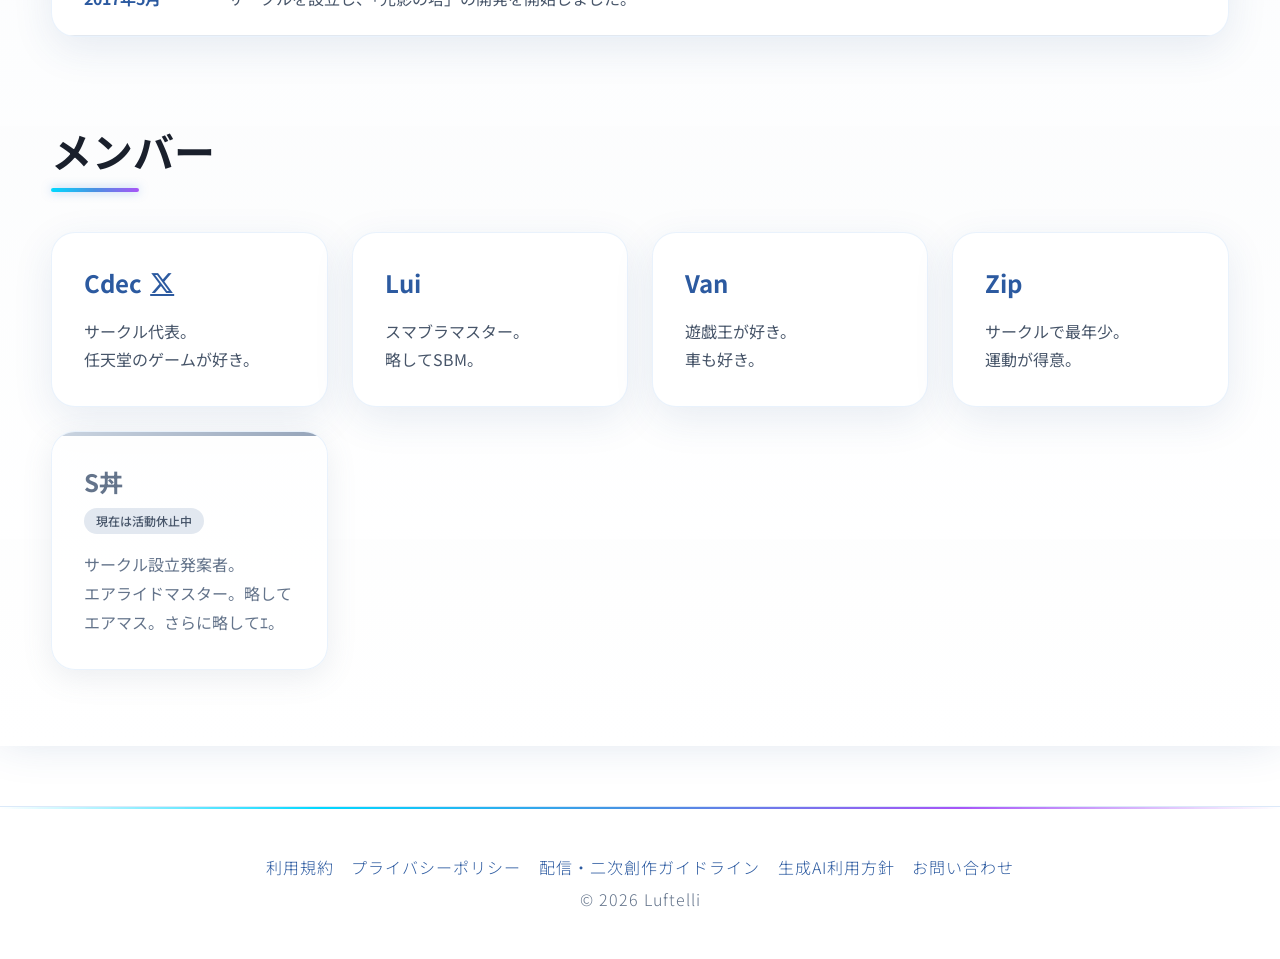
==== commit a7763953: "[update] 導線整理" ====
--- a/index.html
+++ b/index.html
@@ -668,15 +668,11 @@
             </button>
             <div class="collapse navbar-collapse" id="navbarNav">
                 <ul class="navbar-nav ms-auto">
-                    <li class="nav-item dropdown">
-                        <a class="nav-link dropdown-toggle" href="#" id="policyDropdown" role="button"
-                            data-bs-toggle="dropdown" aria-expanded="false"><i class="fas fa-scale-balanced"></i> 方針・規約</a>
-                        <ul class="dropdown-menu dropdown-menu-end" aria-labelledby="policyDropdown">
-                            <li><a class="dropdown-item" href="terms.html"><i class="fas fa-file-contract me-2"></i>利用規約</a></li>
-                            <li><a class="dropdown-item" href="privacy.html"><i class="fas fa-shield-halved me-2"></i>プライバシーポリシー</a></li>
-                            <li><a class="dropdown-item" href="content-guidelines.html"><i class="fas fa-photo-film me-2"></i>配信・二次創作ガイドライン</a></li>
-                            <li><a class="dropdown-item" href="ai-policy.html"><i class="fas fa-wand-magic-sparkles me-2"></i>生成AI利用方針</a></li>
-                        </ul>
+                    <li class="nav-item">
+                        <a class="nav-link" href="index.html#current-project"><i class="fas fa-gamepad"></i> 光影の塔</a>
+                    </li>
+                    <li class="nav-item">
+                        <a class="nav-link" href="index.html#about"><i class="fas fa-circle-info"></i> Luftelliについて</a>
                     </li>
                     <li class="nav-item">
                         <a class="nav-link" href="contact.html"><i class="fas fa-envelope"></i> お問い合わせ</a>
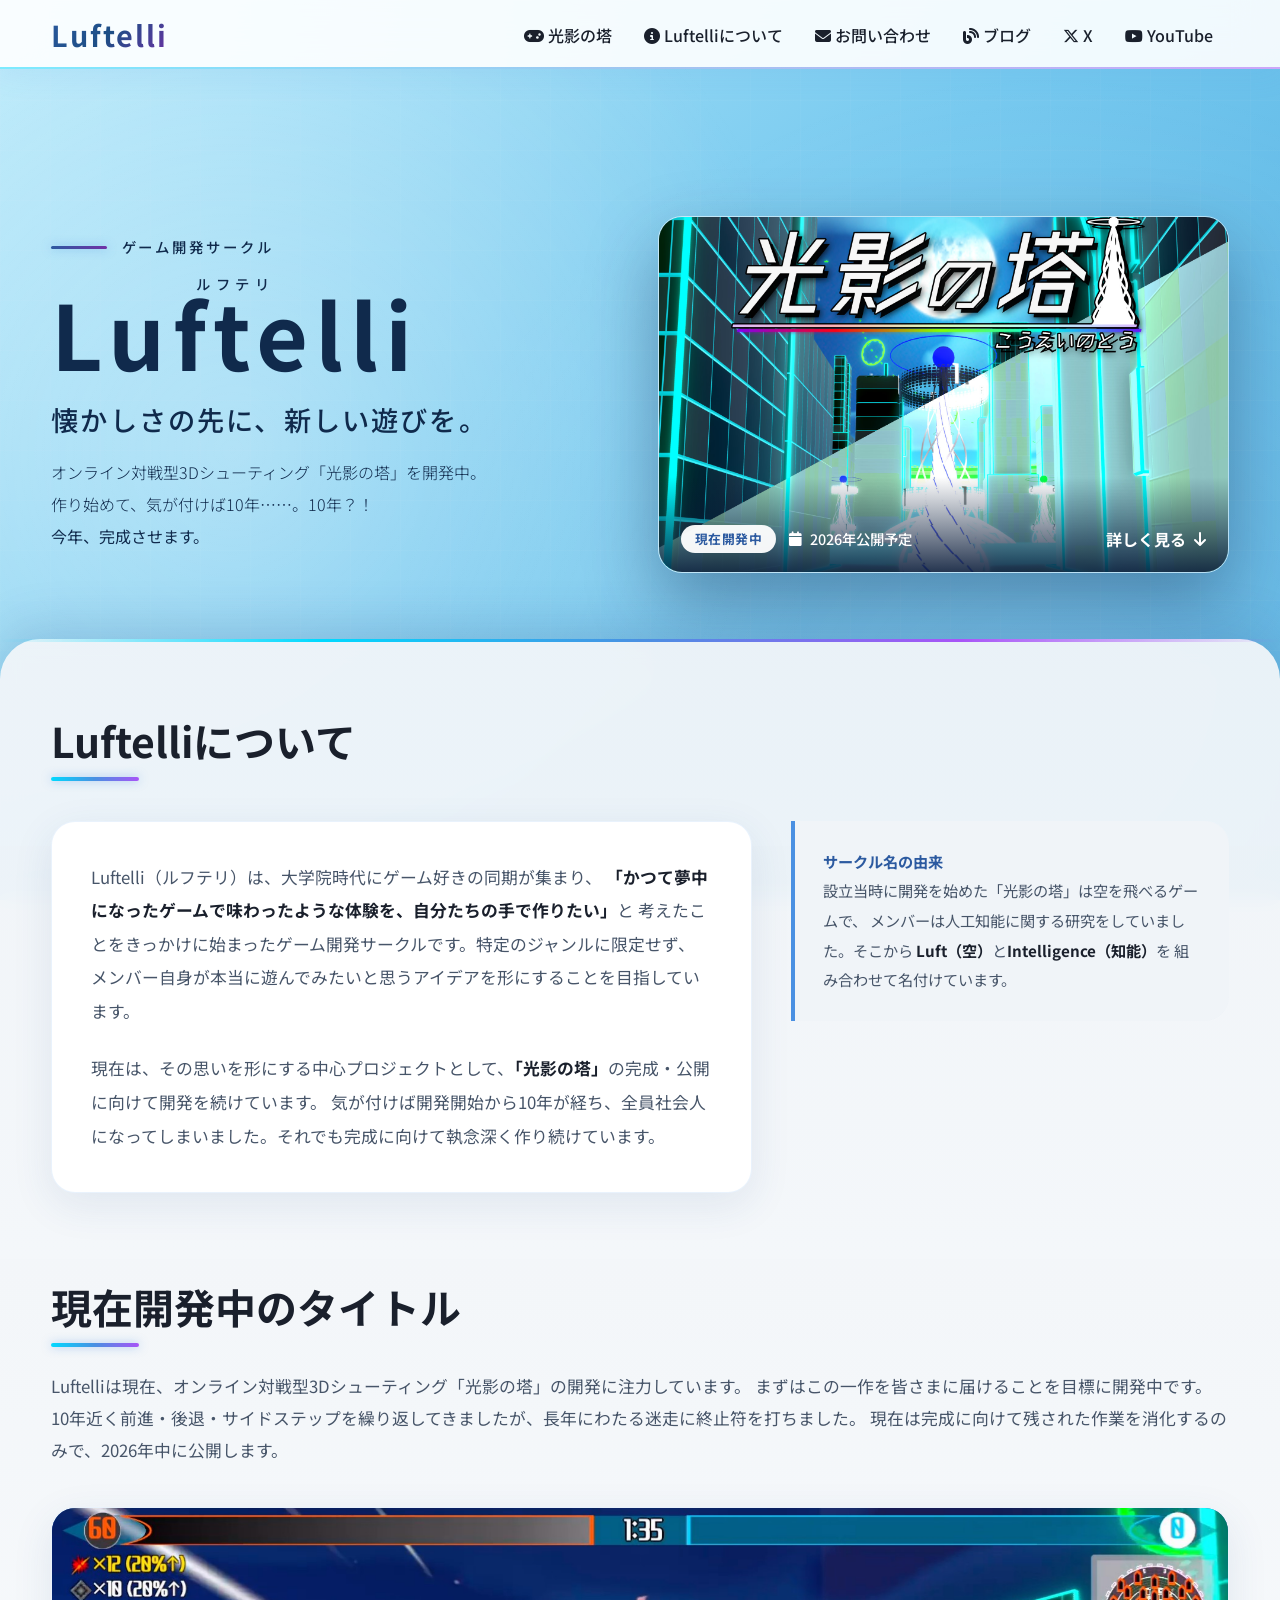
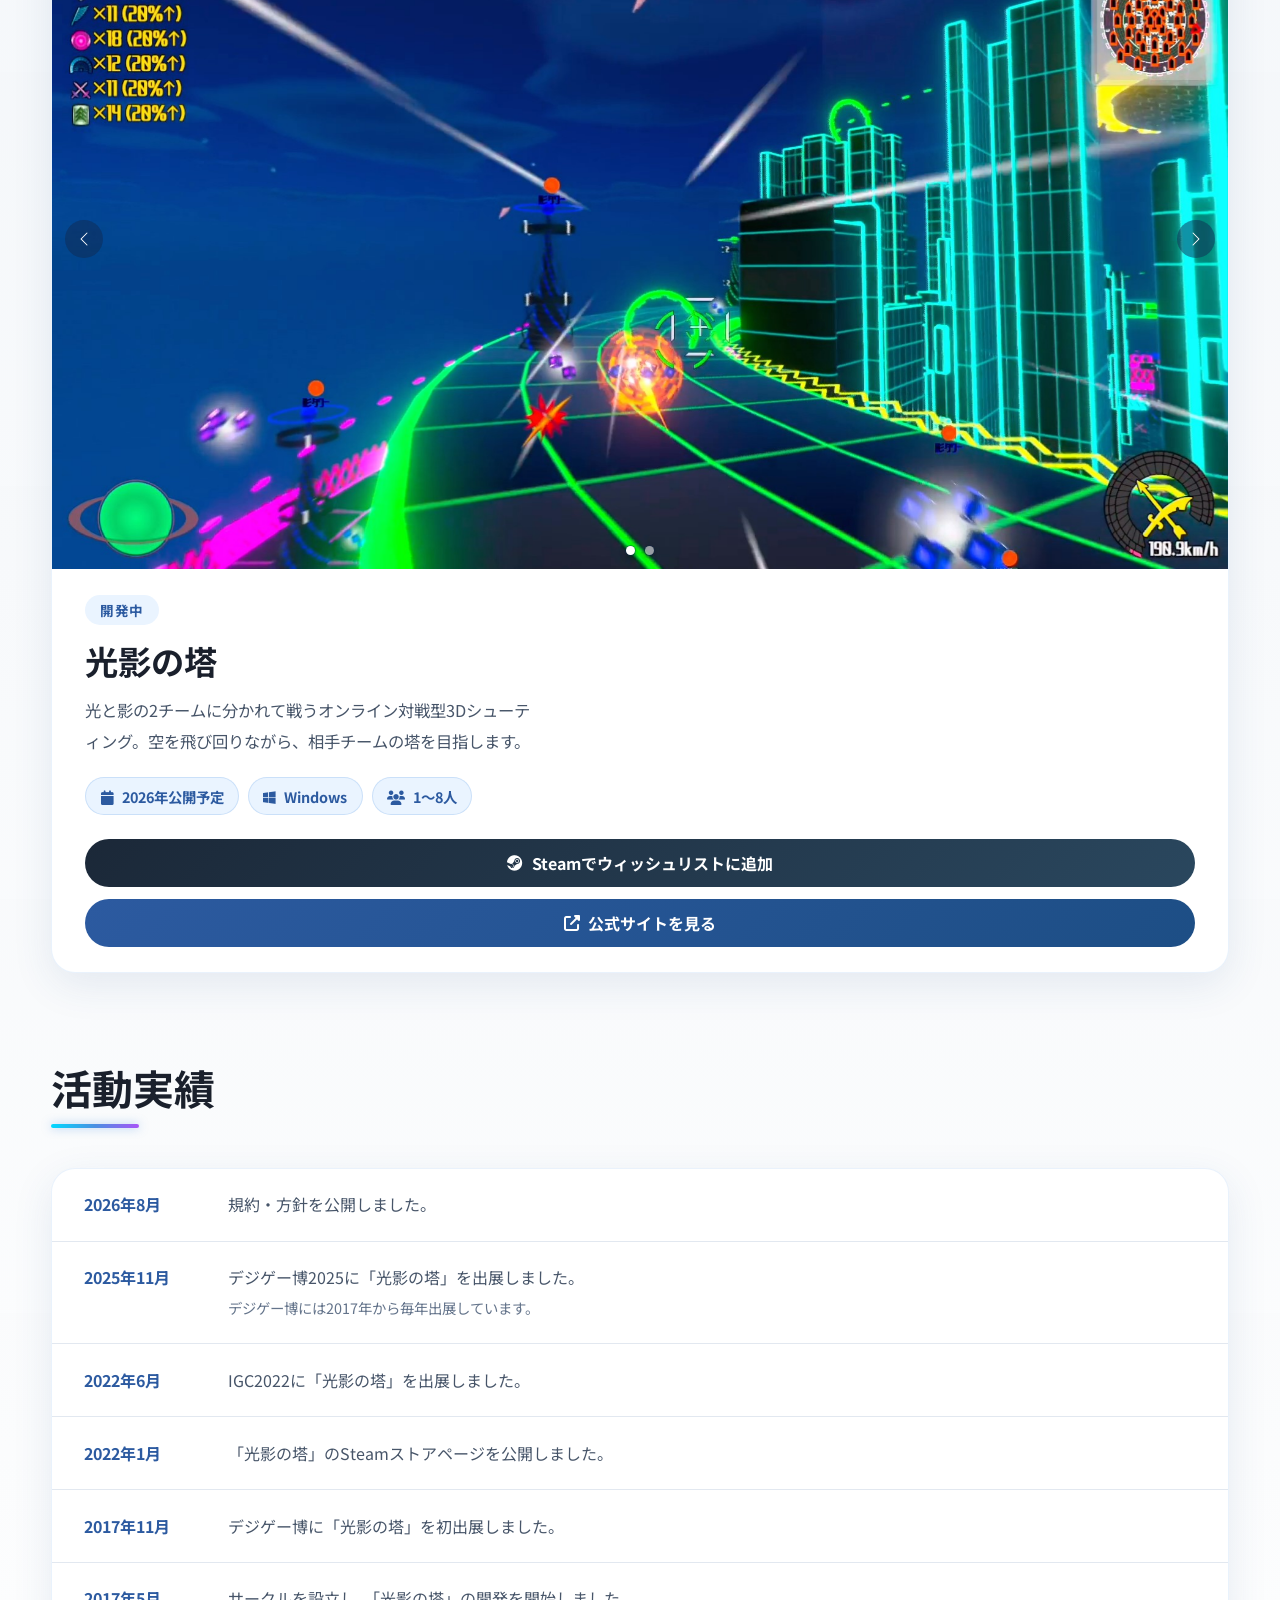
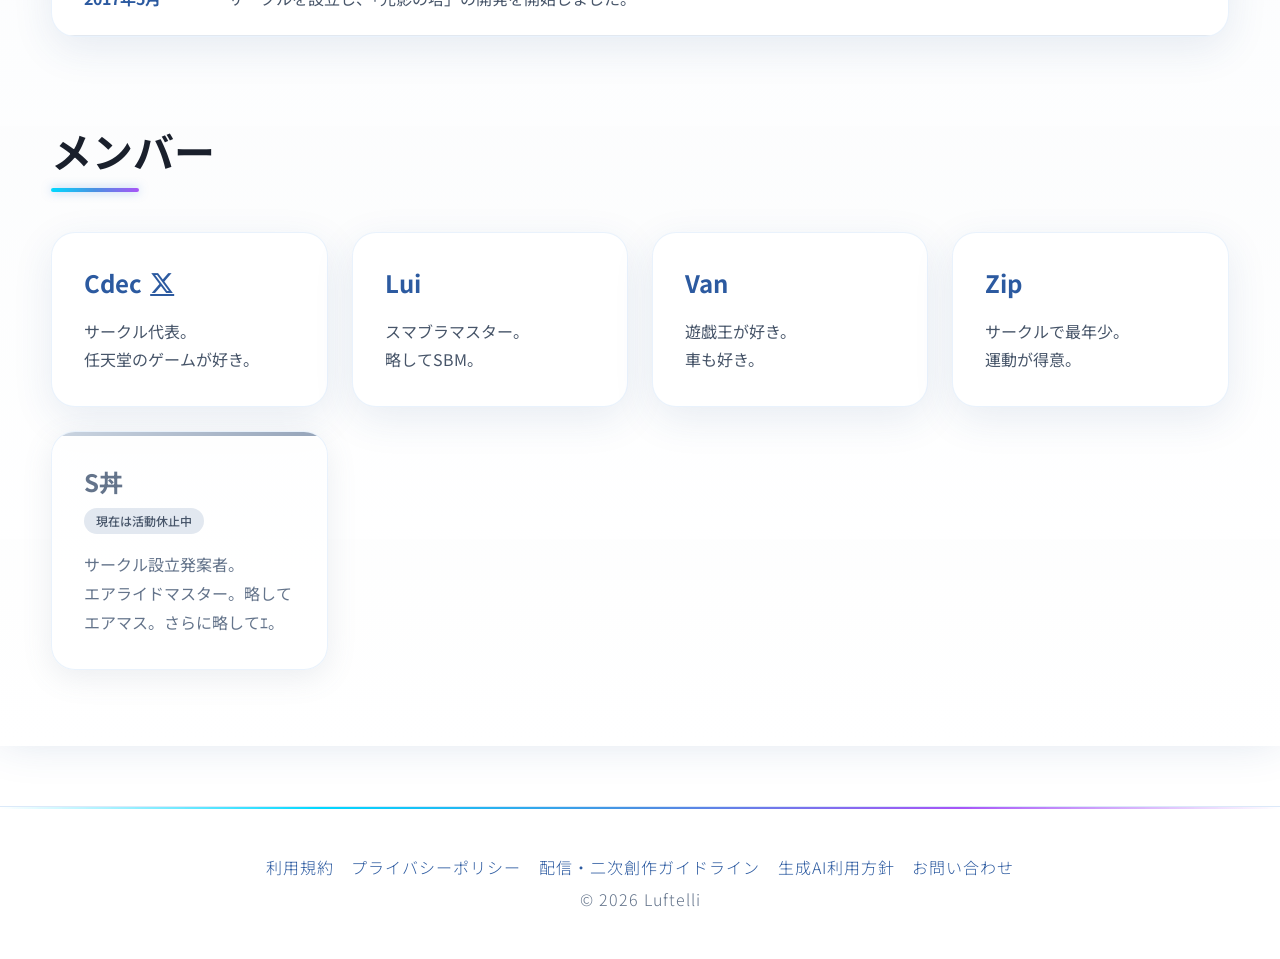
==== commit 94faaaf4: "[update] 生成AI利用方針の表現修正とREADMEの不要情報削除" ====
--- a/index.html
+++ b/index.html
@@ -699,9 +699,8 @@
                 <h1><ruby>Luftelli<rt>ルフテリ</rt></ruby></h1>
                 <p class="hero-lead">懐かしさの先に、新しい遊びを。</p>
                 <p class="hero-text">
-                    自分たちが本当に遊びたいと思えるゲームを作るために集まった開発サークルです。
-                    現在はオンライン対戦型3Dシューティング「光影の塔」を制作しています。
-                    「光影の塔」を作り始めて気が付けば10年……。10年？！
+                    オンライン対戦型3Dシューティング「光影の塔」を開発中。<br>
+                    作り始めて、気が付けば10年……。10年？！<br>
                     <strong>今年、完成させます。</strong>
                 </p>
             </div>
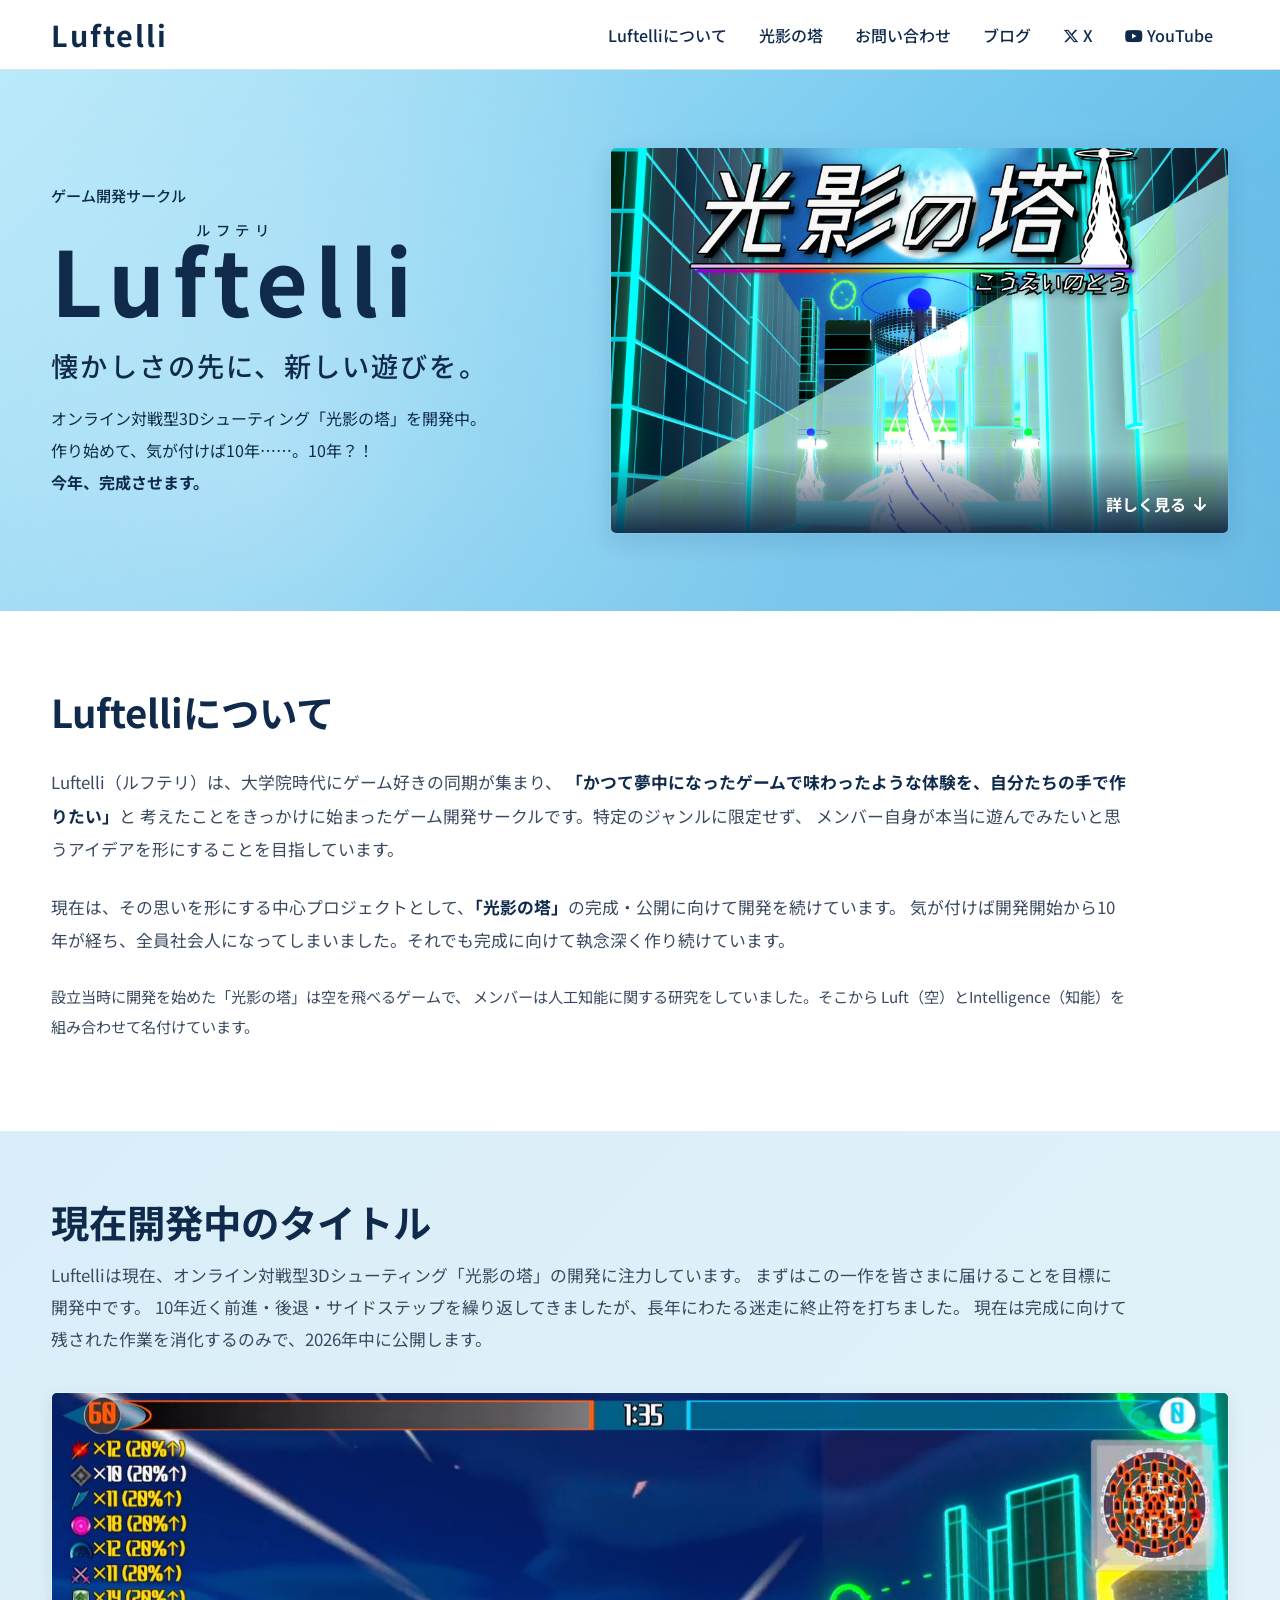
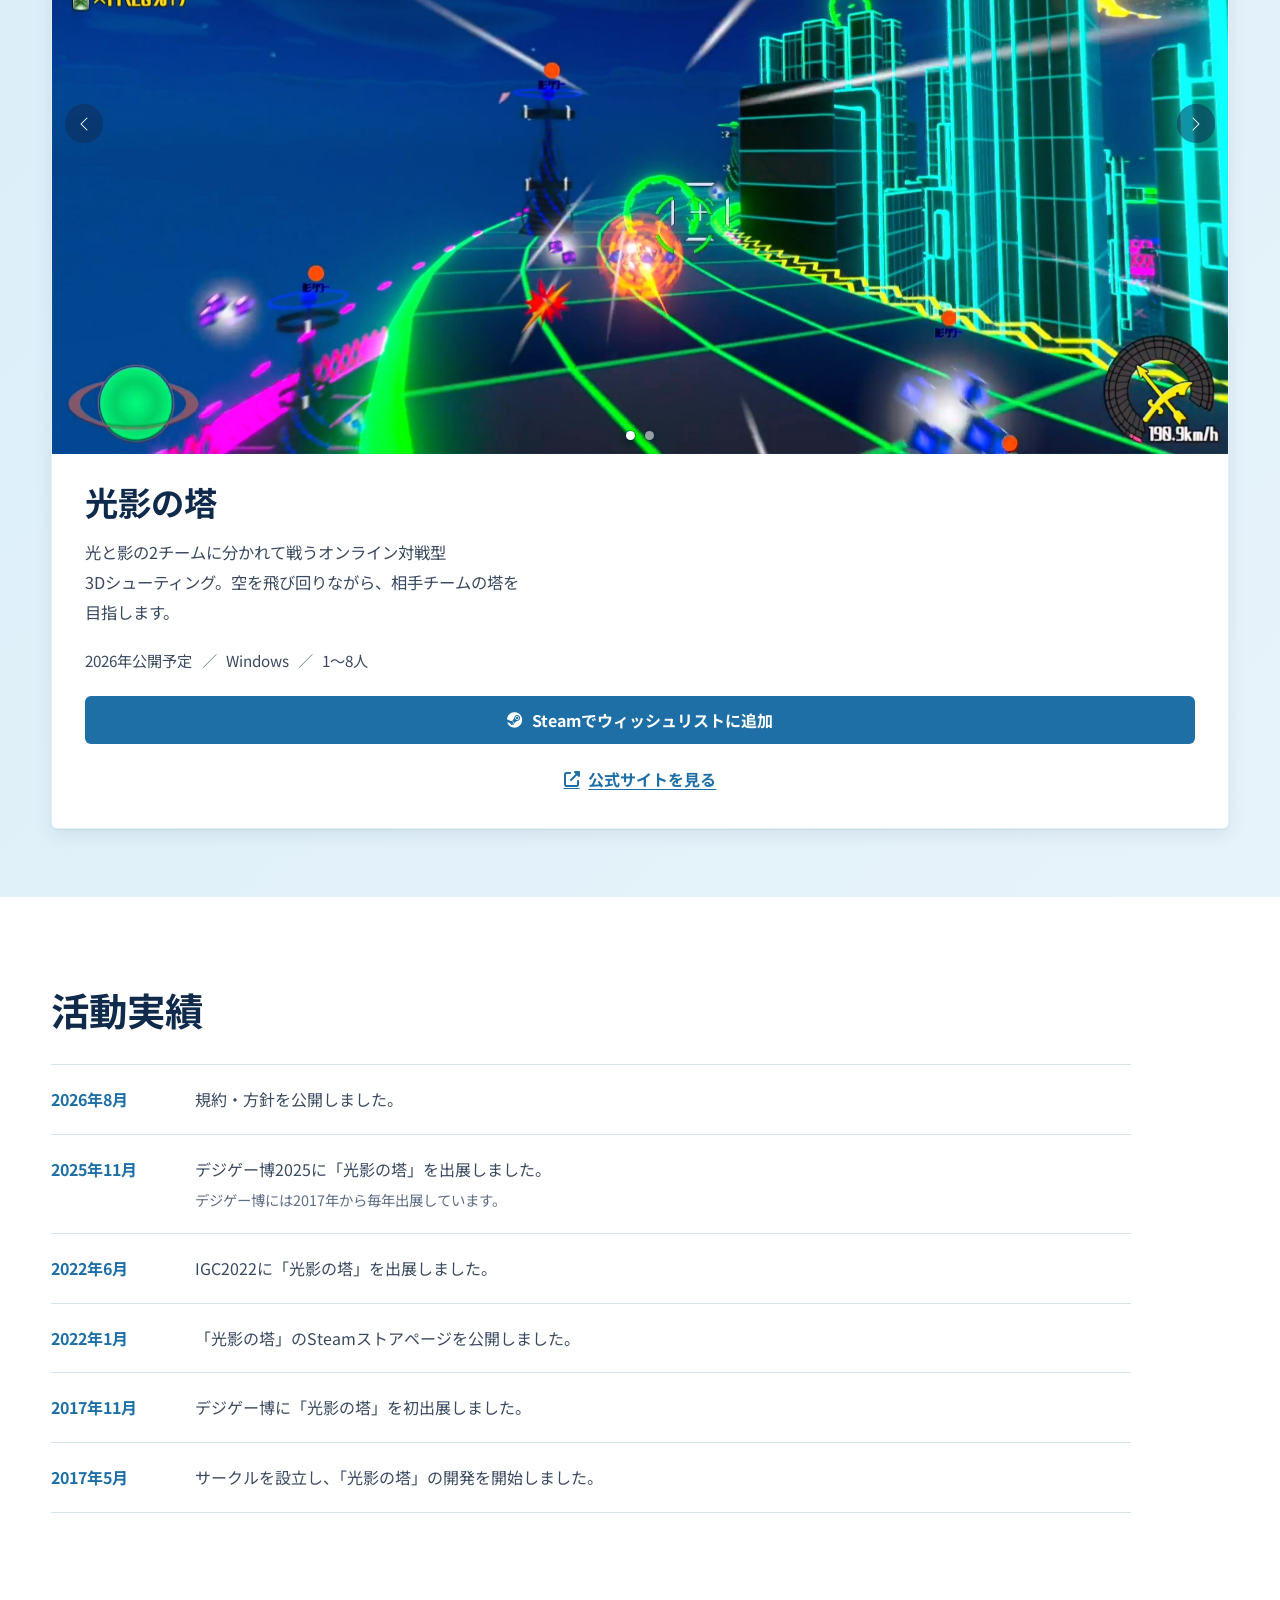
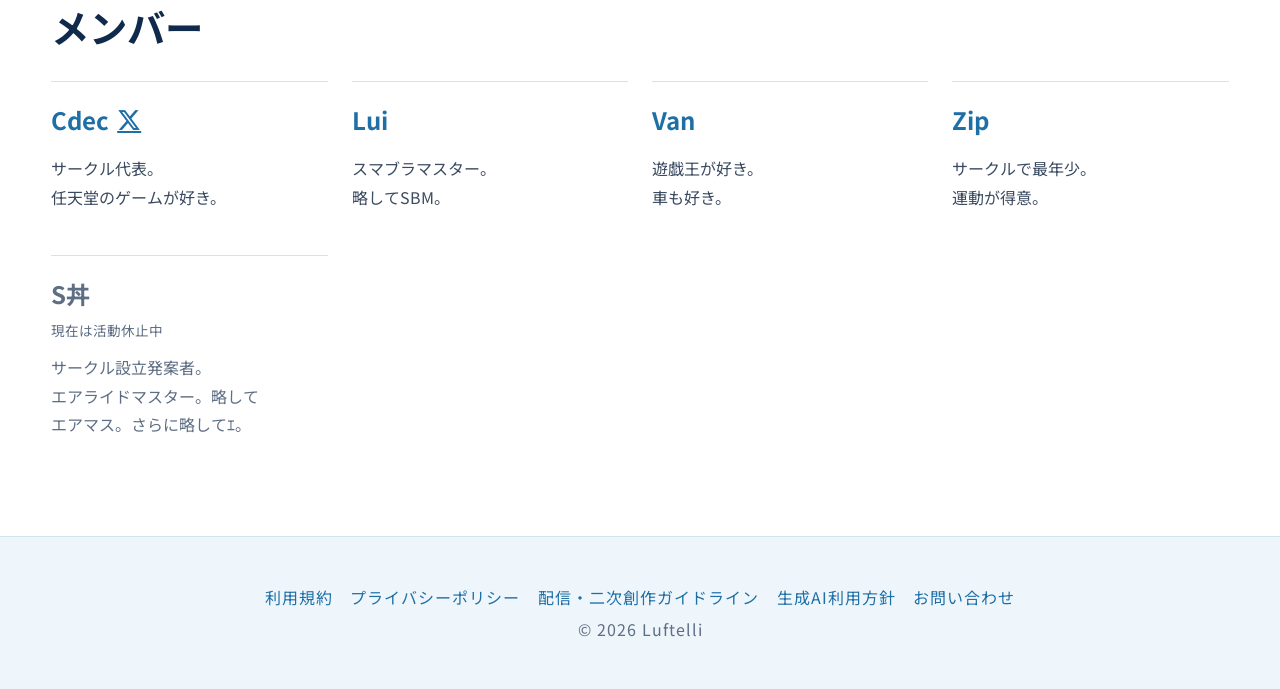
==== commit 4090da41: "[update] デザイン修正" ====
--- a/index.html
+++ b/index.html
@@ -21,7 +21,7 @@
     <link rel="preconnect" href="https://fonts.gstatic.com" crossorigin>
     <link href="https://fonts.googleapis.com/css2?family=Noto+Sans+JP:wght@300;400;500;700&display=swap" rel="stylesheet">
 
-    <link rel="stylesheet" href="site-policy.css?v=20260812-7">
+    <link rel="stylesheet" href="site-policy.css?v=20260917-13">
 
     <!-- トップページ固有のスタイル。
          配色・背景・コンテナ幅・カードの共通スタイルは site-policy.css の変数を使う -->
@@ -32,10 +32,9 @@
             z-index: 1;
             display: flex;
             align-items: center;
-            /* min-heightを大きくすると画面が高いほど余白だけが増えるので控えめにし、
-               上下の余白はpaddingで決める（上は固定ヘッダー分を含む） */
-            min-height: min(70vh, 720px);
-            padding: 140px 0 120px;
+            /* 作品画像とコピーに合わせた余白 */
+            min-height: 0;
+            padding: var(--hero-padding);
             color: var(--text-on-sky);
         }
 
@@ -47,33 +46,15 @@
 
         @media (min-width: 992px) {
             .hero-grid {
-                grid-template-columns: minmax(0, 1fr) minmax(0, 1.05fr);
+                grid-template-columns: minmax(0, 1fr) minmax(0, 1.25fr);
             }
         }
 
-        .hero-copy {
-            animation: fadeInUp 0.8s ease;
-        }
-
         .hero-eyebrow {
-            display: flex;
-            gap: 0.9rem;
-            align-items: center;
-            margin-bottom: 1.2rem;
+            margin-bottom: 1rem;
             color: var(--text-on-sky);
-            font-size: 0.9rem;
+            font-size: 0.95rem;
             font-weight: 500;
-            letter-spacing: 0.2em;
-        }
-
-        .hero-eyebrow::before {
-            flex: none;
-            width: clamp(2rem, 5vw, 3.5rem);
-            height: 3px;
-            content: '';
-            background: linear-gradient(90deg, var(--interactive), var(--accent-purple-text));
-            border-radius: var(--accent-line-radius);
-            box-shadow: var(--accent-line-shadow);
         }
 
         .hero-section h1 {
@@ -82,7 +63,6 @@
             font-weight: 700;
             line-height: 1.05;
             letter-spacing: 0.08em;
-            text-shadow: none;
         }
 
         .hero-section h1 ruby {
@@ -101,7 +81,6 @@
             font-size: clamp(1.2rem, 2.2vw, 1.7rem);
             font-weight: 500;
             letter-spacing: 0.08em;
-            text-shadow: none;
         }
 
         .hero-text {
@@ -109,9 +88,9 @@
             max-width: 38em;
             margin-bottom: 0;
             color: var(--text-on-sky);
-            font-weight: 300;
+            /* 空色の上で細字は薄く見えるため、本文は400にする */
+            font-weight: 400;
             line-height: 2;
-            text-shadow: none;
         }
 
         /* ヒーローのキービジュアル（開発中タイトルへの導線を兼ねる） */
@@ -119,18 +98,16 @@
             position: relative;
             display: block;
             overflow: hidden;
-            border: 1px solid rgba(255, 255, 255, 0.5);
+            border: var(--card-border);
             border-radius: var(--card-radius);
-            box-shadow: 0 30px 70px rgba(16, 42, 82, 0.4);
+            box-shadow: var(--hero-shadow);
             text-decoration: none;
-            animation: fadeInUp 0.8s ease 0.15s backwards;
-            transition: transform 0.4s cubic-bezier(0.4, 0, 0.2, 1), box-shadow 0.4s ease;
+            transition: opacity 0.2s ease;
         }
 
         .hero-visual:hover,
         .hero-visual:focus-visible {
-            transform: translateY(-8px);
-            box-shadow: 0 40px 90px rgba(16, 42, 82, 0.5);
+            opacity: 0.92;
         }
 
         .hero-visual img {
@@ -140,46 +117,18 @@
             object-fit: cover;
         }
 
-        /* バッジは作品ロゴに重ならないよう下部バーにまとめる */
-        .hero-visual-status {
-            display: flex;
-            flex-wrap: wrap;
-            gap: 0.5rem 0.8rem;
-            align-items: center;
-        }
-
-        .hero-visual-badge {
-            display: inline-flex;
-            padding: 0.3rem 0.85rem;
-            color: var(--deep-sky);
-            background: rgba(255, 255, 255, 0.95);
-            border-radius: 999px;
-            font-size: 0.8rem;
-            font-weight: 700;
-            letter-spacing: 0.04em;
-        }
-
+        /* 下部バーは導線だけ。公開時期などの情報はショーケース側に一本化する */
         .hero-visual-bar {
             position: absolute;
             right: 0;
             bottom: 0;
             left: 0;
             display: flex;
-            flex-wrap: wrap;
-            gap: 0.5rem 1rem;
             align-items: center;
-            justify-content: space-between;
-            padding: 3rem 1.35rem 1.15rem;
+            justify-content: flex-end;
+            padding: 2.5rem 1.35rem 1.1rem;
             color: var(--text-on-dark);
-            background: linear-gradient(180deg, transparent, rgba(8, 26, 56, 0.88));
-        }
-
-        .hero-visual-meta {
-            display: inline-flex;
-            gap: 0.5rem;
-            align-items: center;
-            font-size: 0.9rem;
-            font-weight: 500;
+            background: var(--hero-overlay);
         }
 
         .hero-visual-cta {
@@ -198,20 +147,9 @@
             transform: translateY(3px);
         }
 
-        @keyframes fadeInUp {
-            from {
-                opacity: 0;
-                transform: translateY(30px);
-            }
-            to {
-                opacity: 1;
-                transform: translateY(0);
-            }
-        }
-
         /* セクション */
         .section {
-            margin-bottom: clamp(4rem, 7vw, 7rem);
+            margin-bottom: var(--section-gap);
             scroll-margin-top: calc(var(--header-offset) + 1rem);
         }
 
@@ -219,28 +157,32 @@
             margin-bottom: 0;
         }
 
+        /* 「現在開発中のタイトル」を昼の空の帯に載せ、白い一枚板にリズムをつける */
+        .section-band {
+            padding: calc(var(--section-gap) * 0.75) 0;
+            background: var(--band-bg);
+        }
+
+        .section-band .notice-box {
+            background: var(--surface);
+        }
+
         .section-title {
             position: relative;
-            margin-bottom: 2.5rem;
-            padding-bottom: 1rem;
-            font-size: clamp(1.9rem, 3.2vw, 2.7rem);
+            margin-bottom: 2rem;
+            font-size: clamp(1.8rem, 3vw, 2.4rem);
             font-weight: 700;
         }
 
-        .section-title::after {
-            content: '';
-            position: absolute;
-            bottom: 0;
-            left: 0;
-            width: 88px;
-            height: 4px;
-            background: linear-gradient(90deg, var(--ai-cyan), var(--sky-blue), var(--ai-purple));
-            border-radius: var(--accent-line-radius);
-            box-shadow: var(--accent-line-shadow);
-        }
-
+        /* リード文が続く場合は見出しとの間を詰める */
+        .section-title:has(+ .section-intro) {
+            margin-bottom: 1rem;
+        }
+
+        /* セクション見出しとカードの間のリード文。帯の締めはカード側のCTAに任せる */
         .section-intro {
-            margin: -1rem 0 2.5rem;
+            margin: 0 0 clamp(1.5rem, 3vw, 2.25rem);
+            max-width: 1080px;
             color: var(--text-body);
             font-size: 1.05rem;
             line-height: 1.9;
@@ -249,26 +191,12 @@
         /* サークル紹介 */
         .about-grid {
             display: grid;
-            gap: clamp(1.75rem, 3vw, 3rem);
+            max-width: 1080px;
+            gap: var(--space-medium);
             align-items: start;
         }
 
-        @media (min-width: 992px) {
-            .about-grid {
-                grid-template-columns: minmax(0, 1.6fr) minmax(0, 1fr);
-            }
-        }
-
-        .about-card {
-            padding: clamp(1.75rem, 3vw, 3rem);
-            background: white;
-            border: var(--card-border);
-            border-radius: var(--card-radius);
-            box-shadow: var(--card-shadow);
-        }
-
         .about-card p {
-            max-width: 46em;
             margin-bottom: 1.5rem;
             color: var(--text-body);
             font-size: 1.05rem;
@@ -283,19 +211,10 @@
             color: var(--text-dark);
         }
 
-        /* サークル名の由来は補足扱い。規約ページと共通の .notice-box を流用する */
+        /* サークル名の由来は本文の下に控えめな補足として添える */
         .about-note {
-            margin-top: 0;
-            padding: clamp(1.25rem, 2.5vw, 1.6rem) clamp(1.25rem, 2.5vw, 1.75rem);
-            border-radius: 0 var(--card-radius) var(--card-radius) 0;
             color: var(--text-body);
-        }
-
-        .about-note-title {
-            margin-bottom: 0.6rem;
-            color: var(--deep-sky);
             font-size: 0.95rem;
-            font-weight: 700;
         }
 
         .about-note p {
@@ -303,25 +222,18 @@
             line-height: 1.95;
         }
 
-        .about-note strong {
-            color: var(--text-dark);
-        }
-
         /* 活動実績（年表） */
         .achievement-list {
-            overflow: hidden;
-            background: white;
-            border: var(--card-border);
-            border-radius: var(--card-radius);
-            box-shadow: var(--card-shadow);
+            max-width: 1080px;
+            border-top: var(--rule);
         }
 
         .achievement-item {
             display: flex;
             gap: 1.5rem;
             align-items: baseline;
-            padding: 1.35rem clamp(1.25rem, 2.5vw, 2rem);
-            border-bottom: 1px solid #e2e8f0;
+            padding: var(--row-padding);
+            border-bottom: var(--rule);
         }
 
         .achievement-date {
@@ -346,15 +258,12 @@
         .showcase {
             display: grid;
             overflow: hidden;
-            background: white;
-            border: var(--card-border);
+            background: var(--surface);
+            /* 帯の上なので通常のカード枠より一段濃くする */
+            border: 1px solid var(--sky-tint-strong);
             border-radius: var(--card-radius);
             box-shadow: var(--card-shadow);
             transition: box-shadow 0.4s ease;
-        }
-
-        .showcase:hover {
-            box-shadow: var(--card-shadow-hover);
         }
 
         /* 左右2カラムにするのは、画像の高さが本文の高さを上回る幅になってから。
@@ -373,19 +282,6 @@
             padding: clamp(1.25rem, 2vw, 1.75rem) clamp(1.5rem, 2.6vw, 2.75rem);
         }
 
-        .showcase-eyebrow {
-            display: inline-flex;
-            align-self: flex-start;
-            margin-bottom: 0.85rem;
-            padding: 0.3rem 0.9rem;
-            color: var(--interactive);
-            background: var(--accent-surface);
-            border-radius: 999px;
-            font-size: 0.85rem;
-            font-weight: 700;
-            letter-spacing: 0.06em;
-        }
-
         .showcase-body h3 {
             margin-bottom: 0.85rem;
             font-size: clamp(1.8rem, 2.6vw, 2.3rem);
@@ -401,11 +297,21 @@
             line-height: 1.85;
         }
 
+        /* 公開情報はチップにせず、区切り文字で並べた1行のテキストにする */
         .game-meta {
             display: flex;
             flex-wrap: wrap;
-            gap: 0.55rem;
             margin-bottom: 1.5rem;
+            padding: 0;
+            color: var(--text-body);
+            list-style: none;
+            font-size: 0.95rem;
+        }
+
+        .game-meta li + li::before {
+            margin: 0 0.6em;
+            color: var(--text-light);
+            content: '／';
         }
 
         /* スクリーンショットはスライド形式。16:9固定なのでトリミングされない */
@@ -466,16 +372,6 @@
             background-color: #fff;
         }
 
-        .game-meta span {
-            padding: 0.45rem 0.9rem;
-            color: var(--interactive);
-            background: var(--accent-surface);
-            border: 1px solid rgba(74, 144, 226, 0.2);
-            border-radius: 999px;
-            font-size: 0.9rem;
-            font-weight: 700;
-        }
-
         .game-actions {
             display: flex;
             flex-direction: column;
@@ -490,26 +386,32 @@
             justify-content: center;
             padding: 0.75rem 1.4rem;
             color: var(--text-on-dark);
-            background: linear-gradient(135deg, var(--interactive), var(--interactive-hover));
-            border-radius: 999px;
+            background: var(--interactive);
+            border-radius: var(--button-radius);
             font-weight: 700;
             text-decoration: none;
             transition: transform 0.3s ease, box-shadow 0.3s ease;
-        }
-
-        .game-action-steam {
-            background: linear-gradient(135deg, #1b2838, #2a475e);
         }
 
         .game-action:hover,
         .game-action:focus {
             color: var(--text-on-dark);
             text-decoration: none;
-            transform: translateY(-3px);
-            box-shadow: 0 8px 20px rgba(44, 90, 160, 0.25);
-        }
-
-        /* メンバーカード */
+            background: var(--interactive-hover);
+        }
+
+        .game-action:not(.game-action-steam) {
+            color: var(--interactive);
+            background: transparent;
+            text-decoration: underline;
+            text-underline-offset: 0.2em;
+        }
+
+        .game-action:not(.game-action-steam):hover {
+            color: var(--interactive-hover);
+        }
+
+        /* メンバー一覧 */
         .member-grid {
             display: grid;
             gap: 1.5rem;
@@ -517,37 +419,9 @@
         }
 
         .member-card {
-            position: relative;
-            overflow: hidden;
             height: 100%;
-            padding: 2rem;
-            background: white;
-            border: var(--card-border);
-            border-radius: var(--card-radius);
-            box-shadow: var(--card-shadow);
-            transition: all 0.4s cubic-bezier(0.4, 0, 0.2, 1);
-        }
-
-        .member-card::before {
-            content: '';
-            position: absolute;
-            top: 0;
-            left: 0;
-            width: 100%;
-            height: 4px;
-            background: linear-gradient(90deg, var(--ai-cyan), var(--sky-blue), var(--ai-purple));
-            transform: scaleX(0);
-            transition: transform 0.4s ease;
-        }
-
-        .member-card:hover::before {
-            transform: scaleX(1);
-        }
-
-        .member-card:hover {
-            transform: translateY(-12px);
-            box-shadow: var(--card-shadow-hover);
-            border-color: var(--sky-blue);
+            padding: var(--row-padding);
+            border-top: var(--rule);
         }
 
         .member-header {
@@ -570,7 +444,6 @@
         .member-header a:hover,
         .member-header a:focus {
             color: var(--interactive-hover);
-            transform: scale(1.3) rotate(360deg);
         }
 
         .member-text {
@@ -578,16 +451,6 @@
             line-height: 1.8;
         }
 
-        .member-card-inactive {
-            background: rgba(255, 255, 255, 0.75);
-            box-shadow: 0 8px 30px rgba(100, 116, 139, 0.12);
-        }
-
-        .member-card-inactive::before {
-            background: linear-gradient(90deg, #cbd5e1, #94a3b8);
-            transform: scaleX(1);
-        }
-
         .member-card-inactive .member-header {
             color: var(--text-light);
             margin-bottom: 0.5rem;
@@ -598,37 +461,23 @@
         }
 
         .member-status {
-            width: fit-content;
-            margin-bottom: 1rem;
-            padding: 0.25rem 0.75rem;
-            color: var(--text-body);
-            background: #e2e8f0;
-            border-radius: 999px;
-            font-size: 0.75rem;
-            font-weight: 500;
+            margin-bottom: 0.75rem;
+            color: var(--text-light);
+            font-size: 0.85rem;
         }
 
         /* レスポンシブ */
         @media (max-width: 991.98px) {
             .hero-section {
                 min-height: 0;
-                padding: 120px 0 90px;
+                padding: var(--hero-mobile-padding);
             }
         }
 
         @media (max-width: 768px) {
             .hero-visual-bar {
-                padding: 2.25rem 1rem 0.9rem;
+                padding: 2rem 1rem 0.9rem;
                 font-size: 0.85rem;
-            }
-
-            /* 幅が足りず折り返すと帯が高くなるため、ラベルは省いて矢印だけにする */
-            .hero-visual-cta-label {
-                display: none;
-            }
-
-            .hero-visual-meta {
-                font-size: 0.82rem;
             }
 
             .achievement-item {
@@ -669,16 +518,16 @@
             <div class="collapse navbar-collapse" id="navbarNav">
                 <ul class="navbar-nav ms-auto">
                     <li class="nav-item">
-                        <a class="nav-link" href="index.html#current-project"><i class="fas fa-gamepad"></i> 光影の塔</a>
+                        <a class="nav-link" href="index.html#about">Luftelliについて</a>
                     </li>
                     <li class="nav-item">
-                        <a class="nav-link" href="index.html#about"><i class="fas fa-circle-info"></i> Luftelliについて</a>
+                        <a class="nav-link" href="index.html#current-project">光影の塔</a>
                     </li>
                     <li class="nav-item">
-                        <a class="nav-link" href="contact.html"><i class="fas fa-envelope"></i> お問い合わせ</a>
+                        <a class="nav-link" href="contact.html">お問い合わせ</a>
                     </li>
                     <li class="nav-item">
-                        <a class="nav-link" href="https://luftelli.blog.fc2.com/" target="blank" title="ブログ"><i class="fas fa-blog"></i> ブログ</a>
+                        <a class="nav-link" href="https://luftelli.blog.fc2.com/" target="blank" title="ブログ">ブログ</a>
                     </li>
                     <li class="nav-item">
                         <a class="nav-link" href="https://x.com/luftelli" target="blank" title="X"><i class="fab fa-x-twitter"></i> X</a>
@@ -699,7 +548,7 @@
                 <h1><ruby>Luftelli<rt>ルフテリ</rt></ruby></h1>
                 <p class="hero-lead">懐かしさの先に、新しい遊びを。</p>
                 <p class="hero-text">
-                    オンライン対戦型3Dシューティング「光影の塔」を開発中。<br>
+                    オンライン対戦型3Dシューティング<span class="text-nowrap">「光影の塔」</span>を開発中。<br>
                     作り始めて、気が付けば10年……。10年？！<br>
                     <strong>今年、完成させます。</strong>
                 </p>
@@ -707,12 +556,6 @@
             <a class="hero-visual" href="#current-project" aria-label="現在開発中のタイトル「光影の塔」の詳細を見る">
                 <img src="images/ctm_header.jpg" alt="光影の塔 キービジュアル">
                 <span class="hero-visual-bar">
-                    <span class="hero-visual-status">
-                        <span class="hero-visual-badge">現在開発中</span>
-                        <span class="hero-visual-meta">
-                            <i class="fas fa-calendar" aria-hidden="true"></i>2026年公開予定
-                        </span>
-                    </span>
                     <span class="hero-visual-cta">
                         <span class="hero-visual-cta-label">詳しく見る</span>
                         <i class="fas fa-arrow-down" aria-hidden="true"></i>
@@ -724,9 +567,9 @@
 
     <!-- メインコンテンツ -->
     <div class="main-container">
-        <div class="container">
-            <!-- サークル紹介 -->
-            <section class="section" id="about">
+        <!-- サークル紹介 -->
+        <section class="section" id="about">
+            <div class="container">
                 <h2 class="section-title">Luftelliについて</h2>
                 <div class="about-grid">
                     <div class="about-card">
@@ -737,27 +580,28 @@
                             メンバー自身が本当に遊んでみたいと思うアイデアを形にすることを目指しています。
                         </p>
                         <p>
-                            現在は、その思いを形にする中心プロジェクトとして、<strong>「光影の塔」</strong>の完成・公開に向けて開発を続けています。
+                            現在は、その思いを形にする中心プロジェクトとして、<strong><span class="text-nowrap">「光影の塔」</span></strong>の完成・公開に向けて開発を続けています。
                             気が付けば開発開始から10年が経ち、全員社会人になってしまいました。それでも完成に向けて執念深く作り続けています。
                         </p>
                     </div>
-                    <aside class="notice-box about-note">
-                        <p class="about-note-title">サークル名の由来</p>
+                    <aside class="about-note" aria-label="サークル名の由来">
                         <p>
-                            設立当時に開発を始めた「光影の塔」は空を飛べるゲームで、
+                            設立当時に開発を始めた<span class="text-nowrap">「光影の塔」</span>は空を飛べるゲームで、
                             メンバーは人工知能に関する研究をしていました。そこから
-                            <strong>Luft（空）</strong>と<strong>Intelligence（知能）</strong>を
+                            Luft（空）とIntelligence（知能）を
                             組み合わせて名付けています。
                         </p>
                     </aside>
                 </div>
-            </section>
-
-            <!-- 現在開発中のタイトル -->
-            <section class="section" id="current-project">
+            </div>
+        </section>
+
+        <!-- 現在開発中のタイトル -->
+        <section class="section section-band" id="current-project">
+            <div class="container">
                 <h2 class="section-title">現在開発中のタイトル</h2>
                 <p class="section-intro">
-                    Luftelliは現在、オンライン対戦型3Dシューティング「光影の塔」の開発に注力しています。
+                    Luftelliは現在、オンライン対戦型3Dシューティング<span class="text-nowrap">「光影の塔」</span>の開発に注力しています。
                     まずはこの一作を皆さまに届けることを目標に開発中です。
                     10年近く前進・後退・サイドステップを繰り返してきましたが、長年にわたる迷走に終止符を打ちました。
                     現在は完成に向けて残された作業を消化するのみで、2026年中に公開します。
@@ -793,14 +637,13 @@
                         </div>
                     </div>
                     <div class="showcase-body">
-                        <span class="showcase-eyebrow">開発中</span>
-                        <h3>光影の塔</h3>
+                        <h3><span class="text-nowrap">光影の塔</span></h3>
                         <p>光と影の2チームに分かれて戦うオンライン対戦型3Dシューティング。空を飛び回りながら、相手チームの塔を目指します。</p>
-                        <div class="game-meta" aria-label="公開情報">
-                            <span><i class="fas fa-calendar me-2" aria-hidden="true"></i>2026年公開予定</span>
-                            <span><i class="fab fa-windows me-2" aria-hidden="true"></i>Windows</span>
-                            <span><i class="fas fa-users me-2" aria-hidden="true"></i>1～8人</span>
-                        </div>
+                        <ul class="game-meta" aria-label="公開情報">
+                            <li>2026年公開予定</li>
+                            <li>Windows</li>
+                            <li>1～8人</li>
+                        </ul>
                         <div class="game-actions">
                             <a href="https://store.steampowered.com/app/1822700/" class="game-action game-action-steam"
                                 target="blank">
@@ -814,11 +657,12 @@
                         </div>
                     </div>
                 </article>
-            </section>
-
-            <!-- 最新情報・活動実績 -->
-            <!-- 活動実績 -->
-            <section class="section">
+            </div>
+        </section>
+
+        <!-- 活動実績 -->
+        <section class="section">
+            <div class="container">
                 <h2 class="section-title">活動実績</h2>
                 <div class="achievement-list">
                     <div class="achievement-item">
@@ -828,31 +672,33 @@
                     <div class="achievement-item">
                         <time class="achievement-date" datetime="2025-11">2025年11月</time>
                         <div class="achievement-text">
-                            デジゲー博2025に「光影の塔」を出展しました。
+                            デジゲー博2025に<span class="text-nowrap">「光影の塔」</span>を出展しました。
                             <span class="achievement-note">デジゲー博には2017年から毎年出展しています。</span>
                         </div>
                     </div>
                     <div class="achievement-item">
                         <time class="achievement-date" datetime="2022-06">2022年6月</time>
-                        <div class="achievement-text">IGC2022に「光影の塔」を出展しました。</div>
+                        <div class="achievement-text">IGC2022に<span class="text-nowrap">「光影の塔」</span>を出展しました。</div>
                     </div>
                     <div class="achievement-item">
                         <time class="achievement-date" datetime="2022-01">2022年1月</time>
-                        <div class="achievement-text">「光影の塔」のSteamストアページを公開しました。</div>
+                        <div class="achievement-text"><span class="text-nowrap">「光影の塔」</span>のSteamストアページを公開しました。</div>
                     </div>
                     <div class="achievement-item">
                         <time class="achievement-date" datetime="2017-11">2017年11月</time>
-                        <div class="achievement-text">デジゲー博に「光影の塔」を初出展しました。</div>
+                        <div class="achievement-text">デジゲー博に<span class="text-nowrap">「光影の塔」</span>を初出展しました。</div>
                     </div>
                     <div class="achievement-item">
                         <time class="achievement-date" datetime="2017-05">2017年5月</time>
-                        <div class="achievement-text">サークルを設立し、「光影の塔」の開発を開始しました。</div>
+                        <div class="achievement-text">サークルを設立し、<span class="text-nowrap">「光影の塔」</span>の開発を開始しました。</div>
                     </div>
                 </div>
-            </section>
-
-            <!-- サークル情報 -->
-            <section class="section">
+            </div>
+        </section>
+
+        <!-- メンバー -->
+        <section class="section">
+            <div class="container">
                 <h2 class="section-title">メンバー</h2>
                 <div class="member-grid">
                     <div class="member-card">
@@ -900,8 +746,8 @@
                         </div>
                     </div>
                 </div>
-            </section>
-        </div>
+            </div>
+        </section>
     </div>
 
     <!-- フッター -->
